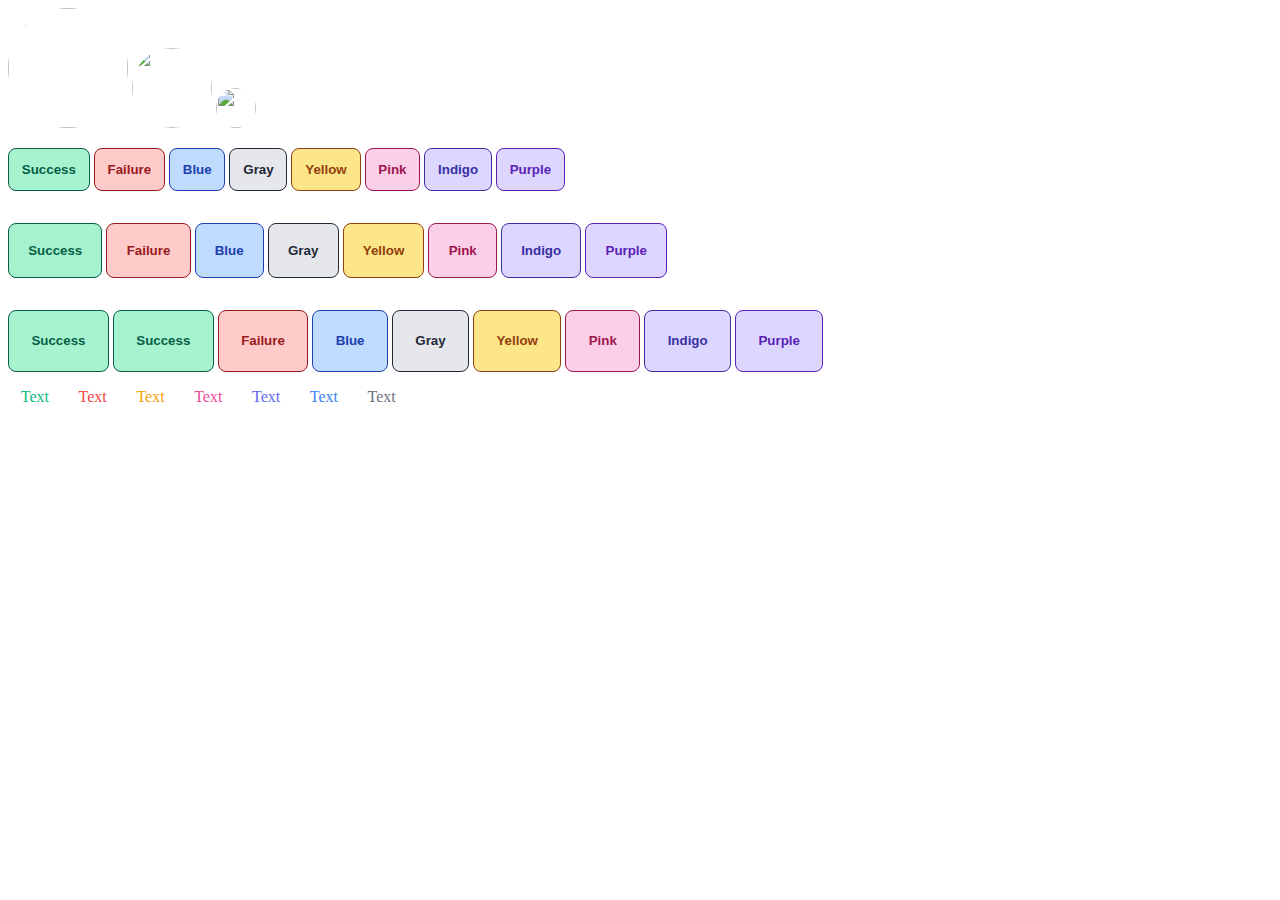
==== index.html @ 5929c0fa "Feat: Buttons" ====
<!DOCTYPE html>
<html lang="en">
  <head>
    <meta charset="UTF-8" />
    <meta http-equiv="X-UA-Compatible" content="IE=edge" />
    <meta name="viewport" content="width=device-width, initial-scale=1.0" />
    <link rel="stylesheet" href="./utilities.css" />
    <link rel="stylesheet" href="./components.css" />
    <title>Document</title>
    <style></style>
  </head>
  <body class="">
    <img
      class="avatar-lg"
      src="https://images.unsplash.com/photo-1528763380143-65b3ac89a3ff?ixid=MXwxMjA3fDB8MHxwaG90by1wYWdlfHx8fGVufDB8fHw%3D&ixlib=rb-1.2.1&auto=format&fit=crop&w=635&q=80"
      alt=""
      srcset=""
    />
    <img
      class="avatar-md"
      src="https://images.unsplash.com/photo-1528763380143-65b3ac89a3ff?ixid=MXwxMjA3fDB8MHxwaG90by1wYWdlfHx8fGVufDB8fHw%3D&ixlib=rb-1.2.1&auto=format&fit=crop&w=635&q=80"
      alt=""
      srcset=""
    />
    <img
      class="avatar-sm"
      src="https://images.unsplash.com/photo-1528763380143-65b3ac89a3ff?ixid=MXwxMjA3fDB8MHxwaG90by1wYWdlfHx8fGVufDB8fHw%3D&ixlib=rb-1.2.1&auto=format&fit=crop&w=635&q=80"
      alt=""
      srcset=""
    />
    <br />
    <!-- small sized button -->
    <button class="button button-sm button-success">Success</button>
    <button class="button button-sm button-failure">Failure</button>
    <button class="button button-sm button-blue">Blue</button>
    <button class="button button-sm button-gray">Gray</button>
    <button class="button button-sm button-yellow">Yellow</button>
    <button class="button button-sm button-pink">Pink</button>
    <button class="button button-sm button-indigo">Indigo</button>
    <button class="button button-sm button-purple">Purple</button>
    <br />
    <!-- medium sized button -->
    <button class="button button-md button-success">Success</button>
    <button class="button button-md button-failure">Failure</button>
    <button class="button button-md button-blue">Blue</button>
    <button class="button button-md button-gray">Gray</button>
    <button class="button button-md button-yellow">Yellow</button>
    <button class="button button-md button-pink">Pink</button>
    <button class="button button-md button-indigo">Indigo</button>
    <button class="button button-md button-purple">Purple</button>

    <br />
    <!-- large button -->
    <button class="button button-lg button-success">Success</button>
    <button class="button button-lg button-success">Success</button>
    <button class="button button-lg button-failure">Failure</button>
    <button class="button button-lg button-blue">Blue</button>
    <button class="button button-lg button-gray">Gray</button>
    <button class="button button-lg button-yellow">Yellow</button>
    <button class="button button-lg button-pink">Pink</button>
    <button class="button button-lg button-indigo">Indigo</button>
    <button class="button button-lg button-purple">Purple</button>

    <br />
    <!-- text button -->
    <span class="button-text text-success button-text-success">Text</span>
    <span class="button-text text-failure button-text-failure">Text</span>
    <span class="button-text text-yellow button-text-yellow">Text</span>
    <span class="button-text text-pink button-text-pink">Text</span>
    <span class="button-text text-indigo button-text-indigo">Text</span>
    <span class="button-text text-blue button-text-blue">Text</span>
    <span class="button-text text-gray button-text-gray">Text</span>
    <br />

    <!-- icon button -->
  </body>
</html>
---- utilities.css ----
:root {
  --white: white;
  --success: #10b981;
  --failure: #ef4444;
  --blue: #3b82f6;
  --gray: #6b7280;
  --yellow: #f59e0b;
  --pink: #ec4899;
  --indigo: #6366f1;
  --purple: #8b5cf6;
  --success-light: #a7f3d0;
  --failure-light: #fecaca;
  --blue-light: #bfdbfe;
  --gray-light: #e5e7eb;
  --yellow-light: #fde68a;
  --pink-light: #fbcfe8;
  --indigo-light: #ddd6fe;
  --purple-light: #ddd6fe;
  --success-dark: #065f46;
  --failure-dark: #991b1b;
  --blue-dark: #1e40af;
  --gray-dark: #1f2937;
  --yellow-dark: #92400e;
  --pink-dark: #9d174d;
  --indigo-dark: #3730a3;
  --purple-dark: #5b21b6;
}
/* postions */
.absolute {
  position: absolute;
}
.sticky {
  position: sticky;
}
.relative {
  position: relative;
}

/* top */
.top-1 {
  top: 1rem;
}
.top-2 {
  top: 2rem;
}
.top-3 {
  top: 3rem;
}
.top-4 {
  top: 4rem;
}
.top-5 {
  top: 5rem;
}
/* bottom  */
.bottom-1 {
  bottom: 1rem;
}
.bottom-2 {
  bottom: 2rem;
}
.bottom-3 {
  bottom: 3rem;
}
.bottom-4 {
  bottom: 4rem;
}
.bottom-5 {
  bottom: 5rem;
}
/* left  */
.left-1 {
  left: 1rem;
}
.left-2 {
  left: 2rem;
}
.left-3 {
  left: 3rem;
}
.left-4 {
  left: 4rem;
}
.left-5 {
  left: 5rem;
}
/* right  */
.right-1 {
  right: 1rem;
}
.right-2 {
  right: 2rem;
}
.right-3 {
  right: 3rem;
}
.right-4 {
  right: 4rem;
}
.right-5 {
  right: 5rem;
}

/* bg colors */
.bg-success {
  background-color: var(--success);
}
.bg-failure {
  background-color: var(--failure);
}
.bg-blue {
  background-color: var(--blue);
}
.bg-gray {
  background-color: var(--gray);
}
.bg-yellow {
  background-color: var(--yellow);
}
.bg-pink {
  background-color: var(--pink);
}
.bg-indigo {
  background-color: var(--indigo);
}
.bg-purple {
  background-color: var(--purple);
}

/* text colors */
.text-white {
  color: var(--white);
}
.text-success {
  color: var(--success);
}
.text-failure {
  color: var(--failure);
}
.text-blue {
  color: var(--blue);
}
.text-gray {
  color: var(--gray);
}
.text-yellow {
  color: var(--yellow);
}
.text-pink {
  color: var(--pink);
}
.text-indigo {
  color: var(--indigo);
}
.text-purple {
  color: var(--purple);
}

/* flex */
.flex {
  display: flex;
  flex-direction: row;
}
.flex-reverse {
  display: flex;
  flex-direction: row-reverse;
}

.flex-columnn {
  display: flex;
  flex-direction: column;
}

.flex-columnn-reverse {
  display: flex;
  flex-direction: column-reverse;
}

.center {
  justify-content: center;
}

.flex-start {
  justify-content: flex-start;
}

.flex-end {
  justify-content: flex-end;
}

.space-between {
  justify-content: space-between;
}
.space-around {
  justify-content: space-around;
}
.space-evenly {
  justify-content: space-evenly;
}

/* padding */
.p-0 {
  padding: 0rem;
}
.p-1 {
  padding: 1rem;
}
.p-2 {
  padding: 2rem;
}
.p-3 {
  padding: 3rem;
}
.p-4 {
  padding: 4rem;
}
.p-5 {
  padding: 5rem;
}

/* padding on x axis ie top and bottom */

.px-1 {
  padding-top: 1rem;
  padding-bottom: 1rem;
}
.px-2 {
  padding-top: 2rem;
  padding-bottom: 2rem;
}
.px-3 {
  padding-top: 3rem;
  padding-bottom: 3rem;
}
.px-4 {
  padding-top: 4rem;
  padding-bottom: 4rem;
}
.px-5 {
  padding-top: 5rem;
  padding-bottom: 5rem;
}
/* padding on y axis ie left and right */
.py-1 {
  padding-left: 1rem;
  padding-right: 1rem;
}
.py-2 {
  padding-left: 2rem;
  padding-right: 2rem;
}
.py-3 {
  padding-left: 3rem;
  padding-right: 3rem;
}
.py-4 {
  padding-left: 4rem;
  padding-right: 4rem;
}
.py-5 {
  padding-left: 5rem;
  padding-right: 5rem;
}

/* margin */
.m-0 {
  margin: 0rem;
}
.m-1 {
  margin: 1rem;
}
.m-2 {
  margin: 2rem;
}
.m3 {
  margin: 3rem;
}
.m-4 {
  margin: 4rem;
}
.m-5 {
  margin: 5rem;
}

/* margin on x-axis ie top and bottom*/
.mx-1 {
  margin-top: 1rem;
  margin-bottom: 1rem;
}
.mx-2 {
  margin-top: 2rem;
  margin-bottom: 2rem;
}
.mx-3 {
  margin-top: 3rem;
  margin-bottom: 3rem;
}
.mx-4 {
  margin-top: 4rem;
  margin-bottom: 4rem;
}
.mx-5 {
  margin-top: 5rem;
  margin-bottom: 5rem;
}

/* margin on y-axis ie left and right*/
.my-1 {
  margin-top: 1rem;
  margin-bottom: 1rem;
}
.my-2 {
  margin-top: 2rem;
  margin-bottom: 2rem;
}
.my-3 {
  margin-top: 3rem;
  margin-bottom: 3rem;
}
.my-4 {
  margin-top: 4rem;
  margin-bottom: 4rem;
}
.my-5 {
  margin-top: 5rem;
  margin-bottom: 5rem;
}
---- components.css ----
/* alerts */

.avatar-sm {
  position: relative;
  width: 2.5rem;
  height: 2.5rem;
  border-radius: 8rem;
}
.avatar-md {
  position: relative;
  width: 5rem;
  height: 5rem;
  border-radius: 8rem;
}
.avatar-lg {
  position: relative;
  width: 7.5rem;
  height: 7.5rem;
  border-radius: 8rem;
}

/* alerts */
.alert {
  padding: 1rem;
  max-width: 50%;
  margin: 1rem auto;
  border-radius: 0.5rem;
}

.alert-success {
  background-color: var(--success-light);
  color: var(--success-dark);
}
.alert-failure {
  background-color: var(--failure-light);
  color: var(--failure-dark);
}
.alert-blue {
  background-color: var(--blue-light);
  color: var(--blue-dark);
}
.alert-gray {
  background-color: var(--gray-light);
  color: var(--gray-dark);
}
.alert-yellow {
  background-color: var(--yellow-light);
  color: var(--yellow-dark);
}
.alert-pink {
  background-color: var(--pink-light);
  color: var(--pink-dark);
}
.alert-indigo {
  background-color: var(--indigo-light);
  color: var(--indigo-dark);
}
.alert-purple {
  background-color: var(--purple-light);
  color: var(--purple-dark);
}

/* buttons */

.button-sm {
  padding: 0.8rem;
  margin: 1rem auto;
  border-radius: 0.5rem;
  font-weight: 600;
}
.button-md {
  padding: 1.2rem;
  margin: 1rem auto;
  border-radius: 0.5rem;
  font-weight: 600;
}
.button-lg {
  padding: 1.4rem;
  margin: 1rem auto;
  border-radius: 0.5rem;
  font-weight: 600;
}

.button-success {
  background-color: var(--success-light);
  color: var(--success-dark);
  border: 1px solid var(--success-dark);
}
.button-failure {
  background-color: var(--failure-light);
  color: var(--failure-dark);
  border: 1px solid var(--failure-dark);
}
.button-blue {
  background-color: var(--blue-light);
  color: var(--blue-dark);
  border: 1px solid var(--blue-dark);
}
.button-gray {
  background-color: var(--gray-light);
  color: var(--gray-dark);
  border: 1px solid var(--gray-dark);
}
.button-yellow {
  background-color: var(--yellow-light);
  color: var(--yellow-dark);
  border: 1px solid var(--yellow-dark);
}
.button-pink {
  background-color: var(--pink-light);
  color: var(--pink-dark);
  border: 1px solid var(--pink-dark);
}
.button-indigo {
  background-color: var(--indigo-light);
  color: var(--indigo-dark);
  border: 1px solid var(--indigo-dark);
}
.button-purple {
  background-color: var(--purple-light);
  color: var(--purple-dark);
  border: 1px solid var(--purple-dark);
}

/* when hover happens */
.button-success:hover {
  background-color: var(--success);
  color: var(--success-dark);
  border: 1px solid var(--success-dark);
}
.button-failure:hover {
  background-color: var(--failure);
  color: var(--failure-dark);
  border: 1px solid var(--failure-dark);
}
.button-blue:hover {
  background-color: var(--blue);
  color: var(--blue-dark);
  border: 1px solid var(--blue-dark);
}
.button-gray:hover {
  background-color: var(--gray);
  color: var(--gray-dark);
  border: 1px solid var(--gray-dark);
}
.button-yellow:hover {
  background-color: var(--yellow);
  color: var(--yellow-dark);
  border: 1px solid var(--yellow-dark);
}
.button-pink:hover {
  background-color: var(--pink);
  color: var(--pink-dark);
  border: 1px solid var(--pink-dark);
}
.button-indigo:hover {
  background-color: var(--indigo);
  color: var(--indigo-dark);
  border: 1px solid var(--indigo-dark);
}
.button-purple:hover {
  background-color: var(--purple);
  color: var(--purple-dark);
  border: 1px solid var(--purple-dark);
}

/* text buttons */
.button-text {
  margin: 1rem auto;
  padding: 0.8rem;
  border-radius: 0.3rem;
}
.button-text-success:hover {
  background-color: var(--success-light);
  color: var(--success-dark);
}
.button-text-failure:hover {
  background-color: var(--failure-light);
  color: var(--failure-dark);
}
.button-text-blue:hover {
  background-color: var(--blue-light);
  color: var(--blue-dark);
}
.button-text-gray:hover {
  background-color: var(--gray-light);
  color: var(--gray-dark);
}
.button-text-yellow:hover {
  background-color: var(--yellow-light);
  color: var(--yellow-dark);
}
.button-text-pink:hover {
  background-color: var(--pink-light);
  color: var(--pink-dark);
}
.button-text-indigo:hover {
  background-color: var(--indigo-light);
  color: var(--indigo-dark);
}
.button-text-purple:hover {
  background-color: var(--purple-light);
  color: var(--purple-dark);
}
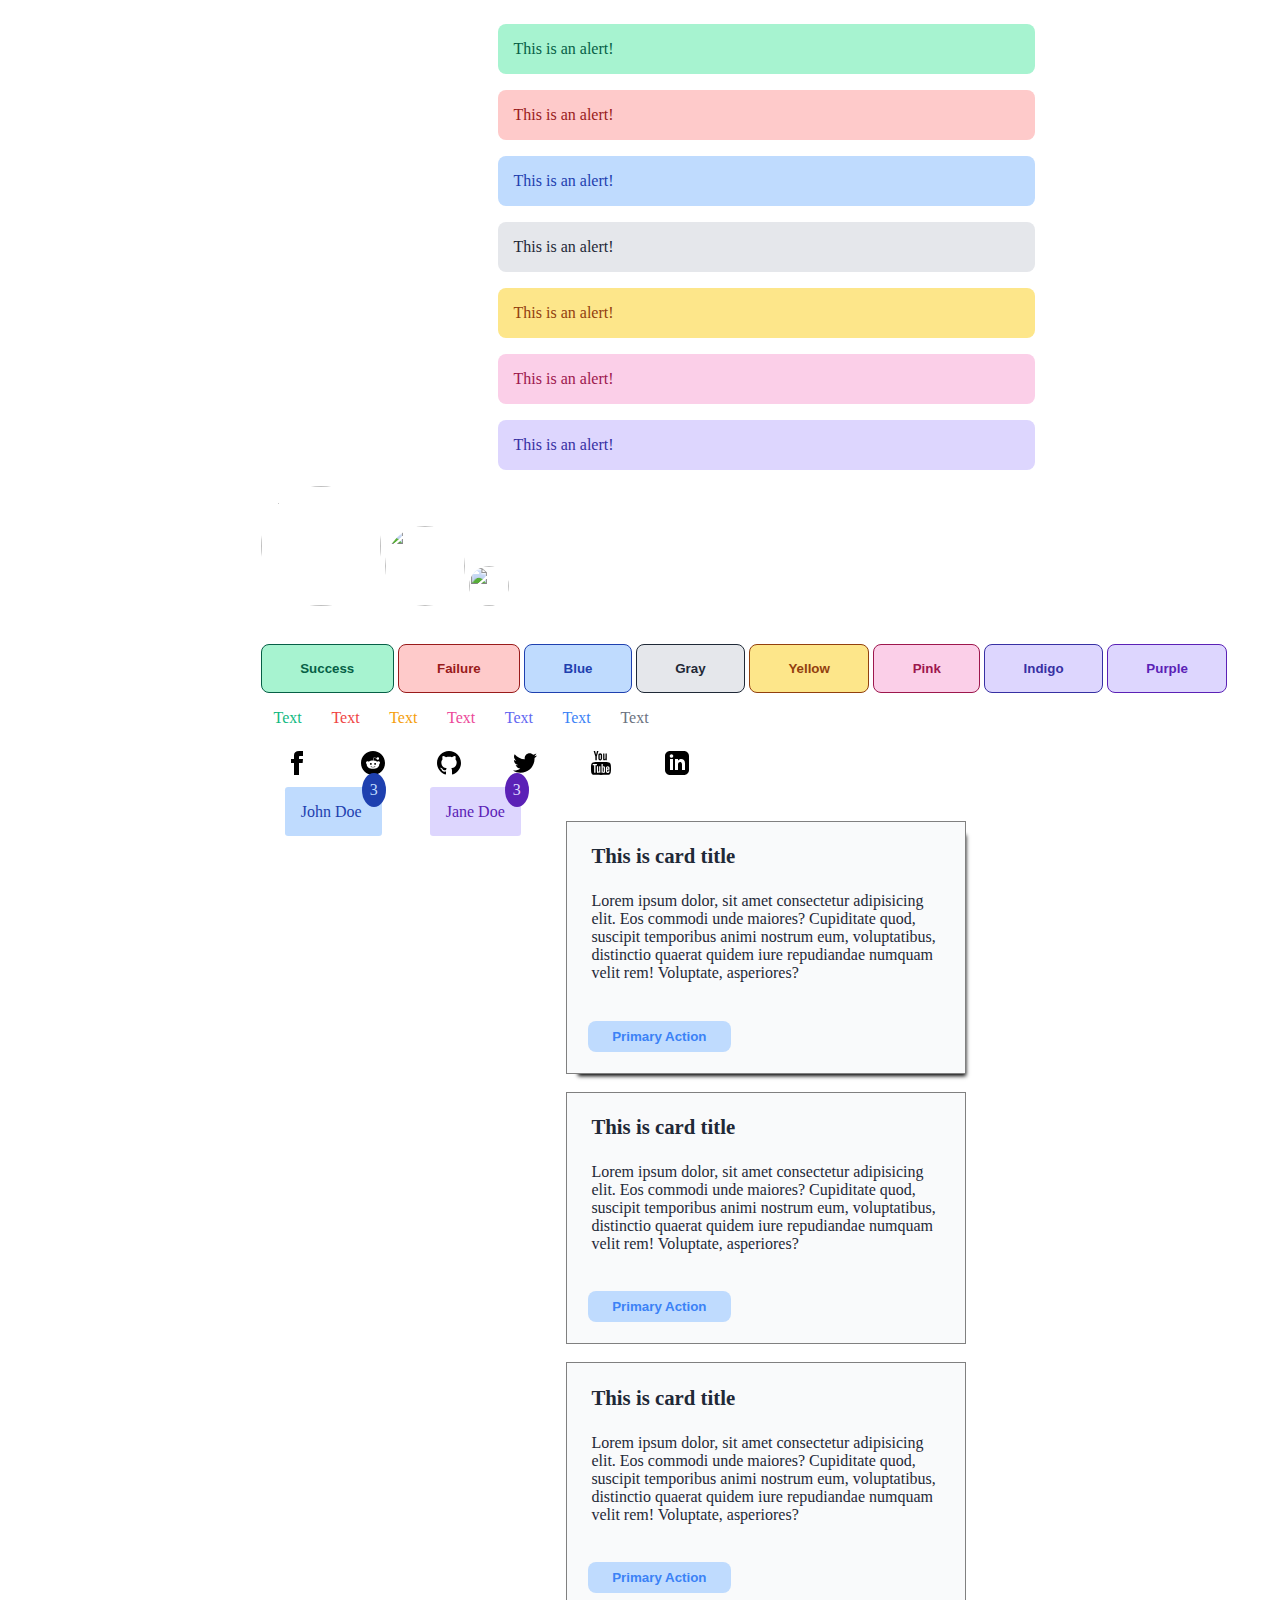
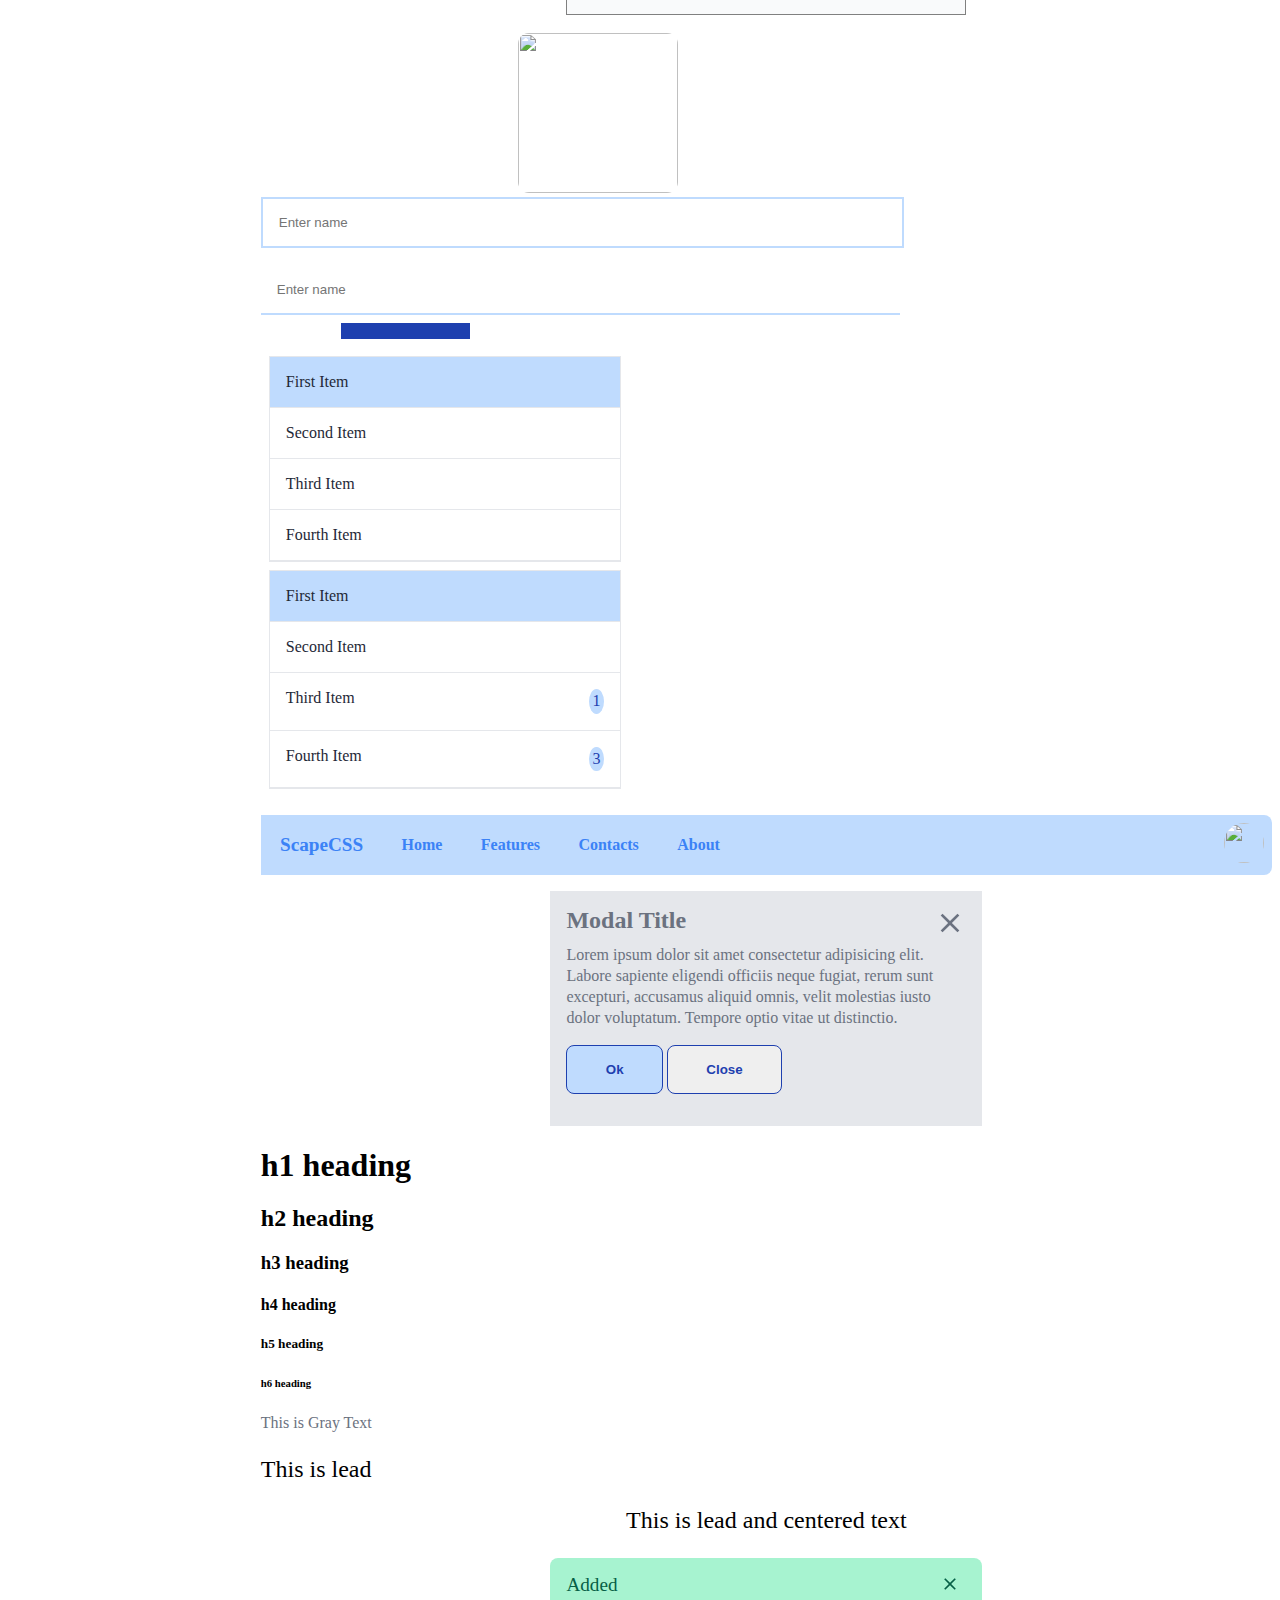
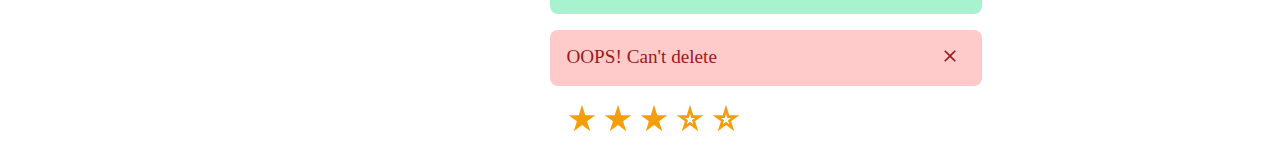
==== commit 772b7ff7: "Feat: Added Snackbar, Modal, Badges, Stacked Lists, Ratings and Range slider" ====
--- a/index.html
+++ b/index.html
@@ -7,71 +7,469 @@
     <link rel="stylesheet" href="./utilities.css" />
     <link rel="stylesheet" href="./components.css" />
     <title>Document</title>
-    <style></style>
+    <style>
+      .root {
+        display: grid;
+        grid-template-columns: 1fr 4fr;
+      }
+    </style>
   </head>
-  <body class="">
-    <img
-      class="avatar-lg"
-      src="https://images.unsplash.com/photo-1528763380143-65b3ac89a3ff?ixid=MXwxMjA3fDB8MHxwaG90by1wYWdlfHx8fGVufDB8fHw%3D&ixlib=rb-1.2.1&auto=format&fit=crop&w=635&q=80"
-      alt=""
-      srcset=""
-    />
-    <img
-      class="avatar-md"
-      src="https://images.unsplash.com/photo-1528763380143-65b3ac89a3ff?ixid=MXwxMjA3fDB8MHxwaG90by1wYWdlfHx8fGVufDB8fHw%3D&ixlib=rb-1.2.1&auto=format&fit=crop&w=635&q=80"
-      alt=""
-      srcset=""
-    />
-    <img
-      class="avatar-sm"
-      src="https://images.unsplash.com/photo-1528763380143-65b3ac89a3ff?ixid=MXwxMjA3fDB8MHxwaG90by1wYWdlfHx8fGVufDB8fHw%3D&ixlib=rb-1.2.1&auto=format&fit=crop&w=635&q=80"
-      alt=""
-      srcset=""
-    />
-    <br />
-    <!-- small sized button -->
-    <button class="button button-sm button-success">Success</button>
-    <button class="button button-sm button-failure">Failure</button>
-    <button class="button button-sm button-blue">Blue</button>
-    <button class="button button-sm button-gray">Gray</button>
-    <button class="button button-sm button-yellow">Yellow</button>
-    <button class="button button-sm button-pink">Pink</button>
-    <button class="button button-sm button-indigo">Indigo</button>
-    <button class="button button-sm button-purple">Purple</button>
-    <br />
-    <!-- medium sized button -->
-    <button class="button button-md button-success">Success</button>
-    <button class="button button-md button-failure">Failure</button>
-    <button class="button button-md button-blue">Blue</button>
-    <button class="button button-md button-gray">Gray</button>
-    <button class="button button-md button-yellow">Yellow</button>
-    <button class="button button-md button-pink">Pink</button>
-    <button class="button button-md button-indigo">Indigo</button>
-    <button class="button button-md button-purple">Purple</button>
-
-    <br />
-    <!-- large button -->
-    <button class="button button-lg button-success">Success</button>
-    <button class="button button-lg button-success">Success</button>
-    <button class="button button-lg button-failure">Failure</button>
-    <button class="button button-lg button-blue">Blue</button>
-    <button class="button button-lg button-gray">Gray</button>
-    <button class="button button-lg button-yellow">Yellow</button>
-    <button class="button button-lg button-pink">Pink</button>
-    <button class="button button-lg button-indigo">Indigo</button>
-    <button class="button button-lg button-purple">Purple</button>
-
-    <br />
-    <!-- text button -->
-    <span class="button-text text-success button-text-success">Text</span>
-    <span class="button-text text-failure button-text-failure">Text</span>
-    <span class="button-text text-yellow button-text-yellow">Text</span>
-    <span class="button-text text-pink button-text-pink">Text</span>
-    <span class="button-text text-indigo button-text-indigo">Text</span>
-    <span class="button-text text-blue button-text-blue">Text</span>
-    <span class="button-text text-gray button-text-gray">Text</span>
-    <br />
-
-    <!-- icon button -->
+  <body class="root">
+    <section class="side-nav"></section>
+    <section class="main">
+      <!-- alerts -->
+      <section class="alerts">
+        <section class="alert alert-success">This is an alert!</section>
+        <section class="alert alert-failure">This is an alert!</section>
+        <section class="alert alert-blue">This is an alert!</section>
+        <section class="alert alert-gray">This is an alert!</section>
+        <section class="alert alert-yellow">This is an alert!</section>
+        <section class="alert alert-pink">This is an alert!</section>
+        <section class="alert alert-indigo">This is an alert!</section>
+      </section>
+      <!-- avatars -->
+      <section class="avatars">
+        <img
+          class="avatar avatar-lg"
+          src="https://images.unsplash.com/photo-1528763380143-65b3ac89a3ff?ixid=MXwxMjA3fDB8MHxwaG90by1wYWdlfHx8fGVufDB8fHw%3D&ixlib=rb-1.2.1&auto=format&fit=crop&w=635&q=80"
+          alt=""
+          srcset=""
+        />
+        <img
+          class="avatar avatar-md"
+          src="https://images.unsplash.com/photo-1528763380143-65b3ac89a3ff?ixid=MXwxMjA3fDB8MHxwaG90by1wYWdlfHx8fGVufDB8fHw%3D&ixlib=rb-1.2.1&auto=format&fit=crop&w=635&q=80"
+          alt=""
+          srcset=""
+        />
+        <img
+          class="avatar avatar-sm"
+          src="https://images.unsplash.com/photo-1528763380143-65b3ac89a3ff?ixid=MXwxMjA3fDB8MHxwaG90by1wYWdlfHx8fGVufDB8fHw%3D&ixlib=rb-1.2.1&auto=format&fit=crop&w=635&q=80"
+          alt=""
+          srcset=""
+        />
+      </section>
+      <sections class="buttons">
+        <!-- small sized btn -->
+        <!-- <button class="btn btn-success">Success</button>
+        <button class="btn btn-failure">Failure</button>
+        <button class="btn btn-blue">Blue</button>
+        <button class="btn btn-gray">Gray</button>
+        <button class="btn btn-yellow">Yellow</button>
+        <button class="btn btn-pink">Pink</button>
+        <button class="btn btn-indigo">Indigo</button>
+        <button class="btn btn-purple">Purple</button> -->
+        <br />
+        <!-- medium sized btn -->
+        <button class="btn btn-primary-success">Success</button>
+        <button class="btn btn-primary-failure">Failure</button>
+        <button class="btn btn-primary-blue">Blue</button>
+        <button class="btn btn-primary-gray">Gray</button>
+        <button class="btn btn-primary-yellow">Yellow</button>
+        <button class="btn btn-primary-pink">Pink</button>
+        <button class="btn btn-primary-indigo">Indigo</button>
+        <button class="btn btn-primary-purple">Purple</button>
+        <br />
+        <!-- text btn -->
+        <span class="btn-text text-success btn-text-success">Text</span>
+        <span class="btn-text text-failure btn-text-failure">Text</span>
+        <span class="btn-text text-yellow btn-text-yellow">Text</span>
+        <span class="btn-text text-pink btn-text-pink">Text</span>
+        <span class="btn-text text-indigo btn-text-indigo">Text</span>
+        <span class="btn-text text-blue btn-text-blue">Text</span>
+        <span class="btn-text text-gray btn-text-gray">Text</span>
+        <br />
+        <!-- icon btn -->
+        <img class="btn-icon" src="./icons/facebook.svg" alt="fb" srcset="" />
+        <img class="btn-icon" src="./icons/reddit.svg" alt="reddit" srcset="" />
+        <img class="btn-icon" src="./icons/github.svg" alt="github" srcset="" />
+        <img
+          class="btn-icon"
+          src="./icons/twitter.svg"
+          alt="twitter"
+          srcset=""
+        />
+        <img
+          class="btn-icon"
+          src="./icons/youtube.svg"
+          alt="youtube"
+          srcset=""
+        />
+        <img
+          class="btn-icon"
+          src="./icons/linkedin.svg"
+          alt="linkedin"
+          srcset=""
+        />
+      </sections>
+      <!-- badges -->
+      <section class="badges">
+        <span class="badge bg-light-blue text-dark-blue">
+          John Doe<span class="badge-notification bg-dark-blue text-light-blue"
+            >3</span
+          >
+        </span>
+        <span class="badge bg-light-purple text-dark-purple">
+          Jane Doe<span
+            class="badge-notification bg-dark-purple text-light-purple"
+            >3</span
+          >
+        </span>
+      </section>
+      <!-- cards -->
+      <section class="cards">
+        <section class="card card-shadow">
+          <img
+            class="card-img"
+            src="https://images.unsplash.com/photo-1505324049901-eaf27ceaedf9?ixid=MXwxMjA3fDB8MHxzZWFyY2h8NHx8c3VuJTIwZGF3bnxlbnwwfHwwfA%3D%3D&ixlib=rb-1.2.1&auto=format&fit=crop&w=600&q=60"
+            alt=""
+            srcset=""
+          />
+          <section class="card-content">
+            <p class="card-title">This is card title</p>
+            <p class="card-text">
+              Lorem ipsum dolor, sit amet consectetur adipisicing elit. Eos
+              commodi unde maiores? Cupiditate quod, suscipit temporibus animi
+              nostrum eum, voluptatibus, distinctio quaerat quidem iure
+              repudiandae numquam velit rem! Voluptate, asperiores?
+            </p>
+            <section class="card-actions">
+              <button>Primary Action</button>
+            </section>
+          </section>
+        </section>
+        <br />
+        <section class="card card-horizontal">
+          <img
+            class="card-img"
+            src="https://images.unsplash.com/photo-1505324049901-eaf27ceaedf9?ixid=MXwxMjA3fDB8MHxzZWFyY2h8NHx8c3VuJTIwZGF3bnxlbnwwfHwwfA%3D%3D&ixlib=rb-1.2.1&auto=format&fit=crop&w=600&q=60"
+            alt=""
+            srcset=""
+          />
+          <section class="card-content">
+            <p class="card-title">This is card title</p>
+            <p class="card-text">
+              Lorem ipsum dolor, sit amet consectetur adipisicing elit. Eos
+              commodi unde maiores? Cupiditate quod, suscipit temporibus animi
+              nostrum eum, voluptatibus, distinctio quaerat quidem iure
+              repudiandae numquam velit rem! Voluptate, asperiores?
+            </p>
+            <section class="card-actions">
+              <button>Primary Action</button>
+            </section>
+          </section>
+        </section>
+        <br />
+        <!-- text card -->
+        <section class="card">
+          <section class="card-content">
+            <p class="card-title">This is card title</p>
+            <p class="card-text">
+              Lorem ipsum dolor, sit amet consectetur adipisicing elit. Eos
+              commodi unde maiores? Cupiditate quod, suscipit temporibus animi
+              nostrum eum, voluptatibus, distinctio quaerat quidem iure
+              repudiandae numquam velit rem! Voluptate, asperiores?
+            </p>
+            <section class="card-actions">
+              <button>Primary Action</button>
+            </section>
+          </section>
+        </section>
+      </section>
+      <br />
+      <!-- images and thmbnails -->
+      <section class="images" style="max-width: 50%; margin: 0 auto">
+        <img
+          src="https://images.unsplash.com/photo-1535713875002-d1d0cf377fde?ixid=MXwxMjA3fDB8MHxwaG90by1wYWdlfHx8fGVufDB8fHw%3D&ixlib=rb-1.2.1&auto=format&fit=crop&w=800&q=80"
+          alt=""
+          class="img-coverpage edge-rounded"
+        />
+        <img
+          src="https://images.unsplash.com/photo-1535713875002-d1d0cf377fde?ixid=MXwxMjA3fDB8MHxwaG90by1wYWdlfHx8fGVufDB8fHw%3D&ixlib=rb-1.2.1&auto=format&fit=crop&w=800&q=80"
+          alt=""
+          class="img-thumbnail edge-rounded"
+        />
+      </section>
+
+      <!-- inputs -->
+      <section class="inputs">
+        <input
+          type="text"
+          class="form-input outlined"
+          placeholder="Enter name"
+        />
+        <br />
+        <br />
+        <input type="text" class="form-input" placeholder="Enter name" />
+        <br />
+        <input
+          type="range"
+          class="form-range"
+          name="pc"
+          id="pc"
+          min="10"
+          max="100"
+          step="10"
+        />
+        <!-- checkboxes and radio button -->
+        <!-- <br />
+        IT:
+        <input
+          type="checkbox"
+          class="form-checkbox"
+          name="input1"
+          value="input1"
+        />
+        CS:
+        <input
+          type="checkbox"
+          class="form-checkbox"
+          name="input2"
+          value="input2"
+        />
+        <br />
+        Male:
+        <input type="radio" class="form-radio" name="gender" value="male" />
+        Female:
+        <input type="radio" class="form-radio" name="gender" value="female" />
+        -->
+      </section>
+      <!-- lists -->
+      <section class="lists">
+        <ul class="list">
+          <li class="list-item active">First Item</li>
+          <li class="list-item">Second Item</li>
+          <li class="list-item">Third Item</li>
+          <li class="list-item">Fourth Item</li>
+        </ul>
+        <ul class="list">
+          <li class="list-item active">First Item</li>
+          <li class="list-item">Second Item</li>
+          <li class="list-item">
+            Third Item
+            <span class="pill-rounded">1</span>
+          </li>
+          <li class="list-item">
+            Fourth Item
+
+            <span class="pill-rounded">3</span>
+          </li>
+        </ul>
+      </section>
+      <br />
+      <!-- navigation bars -->
+      <section class="navigations">
+        <section class="navbar">
+          <section class="main">
+            <span class="nav-links">
+              <a class="nav-link nav-brandlogo">ScapeCSS</a>
+              <a href="" class="nav-link">Home</a>
+              <a href="" class="nav-link">Features</a>
+              <a href="" class="nav-link">Contacts</a>
+              <a href="" class="nav-link">About</a>
+            </span>
+          </section>
+          <section class="nav-profile">
+            <img
+              class="avatar avatar-sm"
+              src="https://images.unsplash.com/photo-1528763380143-65b3ac89a3ff?ixid=MXwxMjA3fDB8MHxwaG90by1wYWdlfHx8fGVufDB8fHw%3D&ixlib=rb-1.2.1&auto=format&fit=crop&w=635&q=80"
+              alt=""
+              srcset=""
+            />
+          </section>
+        </section>
+      </section>
+
+      <!-- modals -->
+      <section class="modals">
+        <section class="modal bg-light-gray">
+          <section class="modal-header">
+            <span class="modal-header-title">Modal Title</span>
+            <span class="modal-header-close">
+              <svg
+                xmlns="http://www.w3.org/2000/svg"
+                xmlns:xlink="http://www.w3.org/1999/xlink"
+                aria-hidden="true"
+                role="img"
+                class="iconify iconify--mdi"
+                width="32"
+                height="32"
+                preserveAspectRatio="xMidYMid meet"
+                viewBox="0 0 24 24"
+              >
+                <path
+                  d="M19 6.41L17.59 5L12 10.59L6.41 5L5 6.41L10.59 12L5 17.59L6.41 19L12 13.41L17.59 19L19 17.59L13.41 12L19 6.41z"
+                  fill="currentColor"
+                ></path>
+              </svg>
+            </span>
+          </section>
+          <section class="modal-body">
+            Lorem ipsum dolor sit amet consectetur adipisicing elit. Labore
+            sapiente eligendi officiis neque fugiat, rerum sunt excepturi,
+            accusamus aliquid omnis, velit molestias iusto dolor voluptatum.
+            Tempore optio vitae ut distinctio.
+          </section>
+          <section class="modal-action">
+            <button class="btn btn-primary-blue">Ok</button>
+            <button class="btn btn-outline-blue">Close</button>
+          </section>
+        </section>
+      </section>
+
+      <!-- text utilities -->
+      <section class="text-utilities">
+        <h1 class="h1">h1 heading</h1>
+        <h2 class="h2">h2 heading</h2>
+        <h3 class="h3">h3 heading</h3>
+        <h4 class="h4">h4 heading</h4>
+        <h5 class="h5">h5 heading</h5>
+        <h6 class="h6">h6 heading</h6>
+        <p class="text-gray">This is Gray Text</p>
+        <p class="lead">This is lead</p>
+        <p class="lead text-center">This is lead and centered text</p>
+      </section>
+
+      <!-- snackbars  -->
+      <section class="snackbars">
+        <section class="snackbar snackbar-success">
+          <span>Added</span>
+          <span>
+            <svg
+              xmlns="http://www.w3.org/2000/svg"
+              xmlns:xlink="http://www.w3.org/1999/xlink"
+              aria-hidden="true"
+              role="img"
+              class="iconify iconify--mdi"
+              width="32"
+              height="20"
+              preserveAspectRatio="xMidYMid meet"
+              viewBox="0 0 24 24"
+            >
+              <path
+                d="M19 6.41L17.59 5L12 10.59L6.41 5L5 6.41L10.59 12L5 17.59L6.41 19L12 13.41L17.59 19L19 17.59L13.41 12L19 6.41z"
+                fill="currentColor"
+              ></path>
+            </svg>
+          </span>
+        </section>
+        <section class="snackbar snackbar-failure">
+          <span>OOPS! Can't delete</span>
+          <span>
+            <svg
+              xmlns="http://www.w3.org/2000/svg"
+              xmlns:xlink="http://www.w3.org/1999/xlink"
+              aria-hidden="true"
+              role="img"
+              class="iconify iconify--mdi"
+              width="32"
+              height="20"
+              preserveAspectRatio="xMidYMid meet"
+              viewBox="0 0 24 24"
+            >
+              <path
+                d="M19 6.41L17.59 5L12 10.59L6.41 5L5 6.41L10.59 12L5 17.59L6.41 19L12 13.41L17.59 19L19 17.59L13.41 12L19 6.41z"
+                fill="currentColor"
+              ></path>
+            </svg>
+          </span>
+        </section>
+      </section>
+
+      <!-- ratings -->
+      <section class="ratings">
+        <section class="rating">
+          <span>
+            <svg
+              xmlns="http://www.w3.org/2000/svg"
+              xmlns:xlink="http://www.w3.org/1999/xlink"
+              aria-hidden="true"
+              role="img"
+              class="iconify iconify--ic"
+              width="32"
+              height="32"
+              preserveAspectRatio="xMidYMid meet"
+              viewBox="0 0 24 24"
+            >
+              <path
+                d="M14.43 10L12 2l-2.43 8H2l6.18 4.41L5.83 22L12 17.31L18.18 22l-2.35-7.59L22 10z"
+                fill="currentColor"
+              ></path>
+            </svg>
+          </span>
+          <span>
+            <svg
+              xmlns="http://www.w3.org/2000/svg"
+              xmlns:xlink="http://www.w3.org/1999/xlink"
+              aria-hidden="true"
+              role="img"
+              class="iconify iconify--ic"
+              width="32"
+              height="32"
+              preserveAspectRatio="xMidYMid meet"
+              viewBox="0 0 24 24"
+            >
+              <path
+                d="M14.43 10L12 2l-2.43 8H2l6.18 4.41L5.83 22L12 17.31L18.18 22l-2.35-7.59L22 10z"
+                fill="currentColor"
+              ></path>
+            </svg>
+          </span>
+          <span>
+            <svg
+              xmlns="http://www.w3.org/2000/svg"
+              xmlns:xlink="http://www.w3.org/1999/xlink"
+              aria-hidden="true"
+              role="img"
+              class="iconify iconify--ic"
+              width="32"
+              height="32"
+              preserveAspectRatio="xMidYMid meet"
+              viewBox="0 0 24 24"
+            >
+              <path
+                d="M14.43 10L12 2l-2.43 8H2l6.18 4.41L5.83 22L12 17.31L18.18 22l-2.35-7.59L22 10z"
+                fill="currentColor"
+              ></path>
+            </svg>
+          </span>
+          <span>
+            <svg
+              xmlns="http://www.w3.org/2000/svg"
+              xmlns:xlink="http://www.w3.org/1999/xlink"
+              aria-hidden="true"
+              role="img"
+              class="iconify iconify--ic"
+              width="32"
+              height="32"
+              preserveAspectRatio="xMidYMid meet"
+              viewBox="0 0 24 24"
+            >
+              <path
+                d="M12 8.89l.94 3.11h2.82l-2.27 1.62l.93 3.01L12 14.79l-2.42 1.84l.93-3.01L8.24 12h2.82L12 8.89M12 2l-2.42 8H2l6.17 4.41L5.83 22L12 17.31L18.18 22l-2.35-7.59L22 10h-7.58L12 2z"
+                fill="currentColor"
+              ></path>
+            </svg>
+          </span>
+          <span>
+            <svg
+              xmlns="http://www.w3.org/2000/svg"
+              xmlns:xlink="http://www.w3.org/1999/xlink"
+              aria-hidden="true"
+              role="img"
+              class="iconify iconify--ic"
+              width="32"
+              height="32"
+              preserveAspectRatio="xMidYMid meet"
+              viewBox="0 0 24 24"
+            >
+              <path
+                d="M12 8.89l.94 3.11h2.82l-2.27 1.62l.93 3.01L12 14.79l-2.42 1.84l.93-3.01L8.24 12h2.82L12 8.89M12 2l-2.42 8H2l6.17 4.41L5.83 22L12 17.31L18.18 22l-2.35-7.59L22 10h-7.58L12 2z"
+                fill="currentColor"
+              ></path>
+            </svg>
+          </span>
+        </section>
+      </section>
+    </section>
   </body>
 </html>
--- a/utilities.css
+++ b/utilities.css
@@ -24,6 +24,7 @@
   --pink-dark: #9d174d;
   --indigo-dark: #3730a3;
   --purple-dark: #5b21b6;
+  --gray-50: #f9fafb;
 }
 /* postions */
 .absolute {
@@ -127,6 +128,72 @@
   background-color: var(--purple);
 }
 
+/* for lighter shades of background */
+.bg-light-success {
+  background-color: var(--success-light);
+}
+.bg-light-failure {
+  background-color: var(--failure-light);
+}
+.bg-light-blue {
+  background-color: var(--blue-light);
+}
+.bg-light-gray {
+  background-color: var(--gray-light);
+}
+.bg-light-yellow {
+  background-color: var(--yellow-light);
+}
+.bg-light-pink {
+  background-color: var(--pink-light);
+}
+.bg-light-indigo {
+  background-color: var(--indigo-light);
+}
+.bg-light-purple {
+  background-color: var(--purple-light);
+}
+
+/* for darker shades */
+.bg-dark-success {
+  background-color: var(--success-dark);
+}
+.bg-dark-failure {
+  background-color: var(--failure-dark);
+}
+.bg-dark-blue {
+  background-color: var(--blue-dark);
+}
+.bg-dark-gray {
+  background-color: var(--gray-dark);
+}
+.bg-dark-yellow {
+  background-color: var(--yellow-dark);
+}
+.bg-dark-pink {
+  background-color: var(--pink-dark);
+}
+.bg-dark-indigo {
+  background-color: var(--indigo-dark);
+}
+.bg-dark-purple {
+  background-color: var(--purple-dark);
+}
+/* text utilities */
+.h1,
+.h2,
+.h4,
+.h5,
+.h6 {
+}
+.text-center {
+  text-align: center;
+}
+
+.lead {
+  font-size: 1.5rem;
+  font-weight: 200;
+}
 /* text colors */
 .text-white {
   color: var(--white);
@@ -154,6 +221,57 @@
 }
 .text-purple {
   color: var(--purple);
+}
+
+/* text ligher shades */
+.text-light-success {
+  color: var(--success-light);
+}
+.text-light-failure {
+  color: var(--failure-light);
+}
+.text-light-blue {
+  color: var(--blue-light);
+}
+.text-light-gray {
+  color: var(--gray-light);
+}
+.text-light-yellow {
+  color: var(--yellow-light);
+}
+.text-light-pink {
+  color: var(--pink-light);
+}
+.text-light-indigo {
+  color: var(--indigo-light);
+}
+.text-light-purple {
+  color: var(--purple-light);
+}
+/* text darker shades */
+.text-dark-success {
+  color: var(--success-dark);
+}
+.text-dark-failure {
+  color: var(--failure-dark);
+}
+.text-dark-blue {
+  color: var(--blue-dark);
+}
+.text-dark-gray {
+  color: var(--gray-dark);
+}
+.text-dark-yellow {
+  color: var(--yellow-dark);
+}
+.text-dark-pink {
+  color: var(--pink-dark);
+}
+.text-dark-indigo {
+  color: var(--indigo-dark);
+}
+.text-dark-purple {
+  color: var(--purple-dark);
 }
 
 /* flex */
--- a/components.css
+++ b/components.css
@@ -1,22 +1,60 @@
 /* alerts */
+.alert {
+  max-width: 40%;
+  cursor: pointer;
+}
+
+.alert-success {
+  background-color: var(--success-light);
+  color: var(--success);
+}
+
+.alert-failure {
+  background-color: var(--failure-light);
+  color: var(--failure);
+}
+.alert-blue {
+  background-color: var(--blue-light);
+  color: var(--blue);
+}
+.alert-gray {
+  background-color: var(--gray-light);
+  color: var(--gray);
+}
+.alert-yellow {
+  background-color: var(--yellow-light);
+  color: var(--yellow);
+}
+.alert-pink {
+  background-color: var(--pink-light);
+  color: var(--pink);
+}
+.alert-indigo {
+  background-color: var(--indigo-light);
+  color: var(--indigo);
+}
+.alert-purple {
+  background-color: var(--purple-light);
+  color: var(--purple);
+}
+/* avatars */
+.avatar {
+  position: relative;
+  border-radius: 8rem;
+  cursor: pointer;
+}
 
 .avatar-sm {
-  position: relative;
   width: 2.5rem;
   height: 2.5rem;
-  border-radius: 8rem;
 }
 .avatar-md {
-  position: relative;
   width: 5rem;
   height: 5rem;
-  border-radius: 8rem;
 }
 .avatar-lg {
-  position: relative;
   width: 7.5rem;
   height: 7.5rem;
-  border-radius: 8rem;
 }
 
 /* alerts */
@@ -60,145 +98,467 @@
   color: var(--purple-dark);
 }
 
-/* buttons */
-
-.button-sm {
-  padding: 0.8rem;
+/* btns */
+
+.btn {
+  padding: 1rem 2.4rem;
   margin: 1rem auto;
   border-radius: 0.5rem;
   font-weight: 600;
-}
-.button-md {
-  padding: 1.2rem;
-  margin: 1rem auto;
-  border-radius: 0.5rem;
-  font-weight: 600;
-}
-.button-lg {
-  padding: 1.4rem;
-  margin: 1rem auto;
-  border-radius: 0.5rem;
-  font-weight: 600;
-}
-
-.button-success {
+  cursor: pointer;
+}
+
+.btn-outline-success {
+  color: var(--success-dark);
+  border: 1px solid var(--success-dark);
+}
+.btn-outline-failure {
+  color: var(--failure-dark);
+  border: 1px solid var(--failure-dark);
+}
+.btn-outline-blue {
+  color: var(--blue-dark);
+  border: 1px solid var(--blue-dark);
+}
+.btn-outline-gray {
+  color: var(--gray-dark);
+  border: 1px solid var(--gray-dark);
+}
+.btn-outline-yellow {
+  color: var(--yellow-dark);
+  border: 1px solid var(--yellow-dark);
+}
+.btn-outline-pink {
+  color: var(--pink-dark);
+  border: 1px solid var(--pink-dark);
+}
+.btn-outline-indigo {
+  color: var(--indigo-dark);
+  border: 1px solid var(--indigo-dark);
+}
+.btn-outline-purple {
+  color: var(--purple-dark);
+  border: 1px solid var(--purple-dark);
+}
+/* secondary button */
+.btn-primary-success {
   background-color: var(--success-light);
   color: var(--success-dark);
   border: 1px solid var(--success-dark);
 }
-.button-failure {
+.btn-primary-failure {
   background-color: var(--failure-light);
   color: var(--failure-dark);
   border: 1px solid var(--failure-dark);
 }
-.button-blue {
+.btn-primary-blue {
   background-color: var(--blue-light);
   color: var(--blue-dark);
   border: 1px solid var(--blue-dark);
 }
-.button-gray {
+.btn-primary-gray {
   background-color: var(--gray-light);
   color: var(--gray-dark);
   border: 1px solid var(--gray-dark);
 }
-.button-yellow {
+.btn-primary-yellow {
   background-color: var(--yellow-light);
   color: var(--yellow-dark);
   border: 1px solid var(--yellow-dark);
 }
-.button-pink {
+.btn-primary-pink {
   background-color: var(--pink-light);
   color: var(--pink-dark);
   border: 1px solid var(--pink-dark);
 }
-.button-indigo {
+.btn-primary-indigo {
   background-color: var(--indigo-light);
   color: var(--indigo-dark);
   border: 1px solid var(--indigo-dark);
 }
-.button-purple {
+.btn-primary-purple {
   background-color: var(--purple-light);
   color: var(--purple-dark);
   border: 1px solid var(--purple-dark);
 }
 
 /* when hover happens */
-.button-success:hover {
-  background-color: var(--success);
-  color: var(--success-dark);
+
+/* primary button hovers*/
+.btn-primary-success:hover {
+  color: var(--success-light);
+  background-color: var(--success-dark);
   border: 1px solid var(--success-dark);
 }
-.button-failure:hover {
-  background-color: var(--failure);
-  color: var(--failure-dark);
+.btn-primary-failure:hover {
+  color: var(--failure-light);
+  background-color: var(--failure-dark);
   border: 1px solid var(--failure-dark);
 }
-.button-blue:hover {
-  background-color: var(--blue);
-  color: var(--blue-dark);
+.btn-primary-blue:hover {
+  color: var(--blue-light);
+  background-color: var(--blue-dark);
   border: 1px solid var(--blue-dark);
 }
-.button-gray:hover {
-  background-color: var(--gray);
-  color: var(--gray-dark);
+.btn-primary-gray:hover {
+  color: var(--gray-light);
+  background-color: var(--gray-dark);
   border: 1px solid var(--gray-dark);
 }
-.button-yellow:hover {
-  background-color: var(--yellow);
-  color: var(--yellow-dark);
+.btn-primary-yellow:hover {
+  color: var(--yellow-light);
+  background-color: var(--yellow-dark);
   border: 1px solid var(--yellow-dark);
 }
-.button-pink:hover {
-  background-color: var(--pink);
-  color: var(--pink-dark);
+.btn-primary-pink:hover {
+  color: var(--pink-light);
+  background-color: var(--pink-dark);
   border: 1px solid var(--pink-dark);
 }
-.button-indigo:hover {
-  background-color: var(--indigo);
-  color: var(--indigo-dark);
+.btn-primary-indigo:hover {
+  color: var(--indigo-light);
+  background-color: var(--indigo-dark);
   border: 1px solid var(--indigo-dark);
 }
-.button-purple:hover {
-  background-color: var(--purple);
-  color: var(--purple-dark);
+.btn-primary-purple:hover {
+  color: var(--purple-light);
+  background-color: var(--purple-dark);
   border: 1px solid var(--purple-dark);
 }
 
-/* text buttons */
-.button-text {
+/* text btns */
+.btn-text {
   margin: 1rem auto;
   padding: 0.8rem;
   border-radius: 0.3rem;
-}
-.button-text-success:hover {
+  cursor: pointer;
+}
+.btn-text-success:hover {
   background-color: var(--success-light);
   color: var(--success-dark);
 }
-.button-text-failure:hover {
+.btn-text-failure:hover {
   background-color: var(--failure-light);
   color: var(--failure-dark);
 }
-.button-text-blue:hover {
-  background-color: var(--blue-light);
-  color: var(--blue-dark);
-}
-.button-text-gray:hover {
+.btn-text-blue:hover {
+  background-color: var(--blue-light);
+  color: var(--blue-dark);
+}
+.btn-text-gray:hover {
   background-color: var(--gray-light);
   color: var(--gray-dark);
 }
-.button-text-yellow:hover {
+.btn-text-yellow:hover {
   background-color: var(--yellow-light);
   color: var(--yellow-dark);
 }
-.button-text-pink:hover {
+.btn-text-pink:hover {
   background-color: var(--pink-light);
   color: var(--pink-dark);
 }
-.button-text-indigo:hover {
+.btn-text-indigo:hover {
   background-color: var(--indigo-light);
   color: var(--indigo-dark);
 }
-.button-text-purple:hover {
+.btn-text-purple:hover {
   background-color: var(--purple-light);
   color: var(--purple-dark);
 }
+
+/* btn icon */
+
+.btn-icon {
+  padding: 0.5rem;
+  margin: 1rem;
+  cursor: pointer;
+}
+
+.btn-icon:hover {
+  background-color: var(--gray-light);
+  border-radius: 0.7rem;
+}
+
+/* badges */
+.badge {
+  position: relative;
+  padding: 1rem;
+  margin: 1.5rem;
+  border-radius: 0.2rem;
+}
+.badge-blue {
+  background-color: var(--blue-light);
+  color: var(--blue-dark);
+}
+.badge-notification {
+  position: absolute;
+  top: -14px;
+  padding: 0.5rem;
+  border-radius: 50%;
+}
+/* cards */
+
+.card {
+  display: flex;
+  flex-direction: column;
+  align-items: stretch;
+  width: min(400px, 70%);
+  /* max-width: 80%; */
+  margin: auto;
+}
+.card-shadow {
+  box-shadow: 6px 8px 4px -6px black;
+}
+
+.card-horizontal {
+  display: flex;
+  flex-direction: row;
+  justify-content: center;
+  align-items: stretch;
+  margin: auto;
+}
+.card-img {
+  max-width: 100%;
+}
+
+.card-content {
+  border: 1px solid gray;
+  min-width: 95%;
+  color: var(--gray-dark);
+  background-color: #f9fafb;
+}
+
+.card-title {
+  font-weight: bolder;
+  font-size: 1.3rem;
+  padding: 0.1rem 1.5rem;
+}
+.card-text {
+  padding: 0.1rem 1.5rem;
+}
+
+.card-actions > button,
+a {
+  color: var(--blue);
+  background-color: var(--blue-light);
+  padding: 0.5rem 1.5rem;
+  margin: 1.3rem;
+  border: none;
+  cursor: pointer;
+  font-weight: 900;
+  border-radius: 0.5rem;
+}
+.card-actions > a {
+  color: var(--success-dark);
+  background-color: var(--success-light);
+  text-decoration: none;
+}
+
+/* images */
+.img-coverpage {
+  max-width: 100%;
+  margin: 0 auto;
+}
+
+.img-thumbnail {
+  width: 10rem;
+  height: 10rem;
+}
+
+.edge-rounded {
+  border-radius: 0.7rem;
+}
+
+/* form elements */
+.form-input {
+  margin: 0 auto;
+  width: 60%;
+  padding: 1rem;
+  border: none;
+  border-bottom: 2px solid var(--blue-light);
+}
+
+.form-input:focus {
+  outline: none;
+  border: 4px solid #dbeafe;
+}
+
+.outlined {
+  border: 2px solid var(--blue-light);
+}
+
+.form-range {
+  margin: 1rem 5rem;
+  -webkit-appearance: none;
+  background-color: var(--blue-light);
+  height: 0.1rem;
+  color: var(--blue-dark);
+  cursor: pointer;
+}
+.form-range::-webkit-slider-thumb {
+  -webkit-appearance: none;
+  appearance: none;
+  background: var(--blue-dark);
+  height: 1rem;
+  border: none;
+}
+.form-range::-moz-range-thumb {
+  background-color: var(--blue-light);
+  height: 1rem;
+  border: none;
+}
+.form-checkbox {
+  margin: 1rem auto;
+  border: none;
+}
+.form-checkbox:hover,
+.form-control:active {
+  border: 4px solid #dbeafe;
+}
+
+.form-radio {
+  padding: 1rem;
+}
+
+/* lists */
+ol,
+ul {
+  margin: 0;
+  padding: 0;
+}
+.list {
+  list-style-type: none;
+  padding: 1.5rem auto;
+  margin: 0.5rem;
+  max-width: min(350px, 100%);
+  border: 1px solid var(--gray-light);
+  color: var(--gray-dark);
+}
+
+.list-item {
+  color: var(--gray-dark);
+  margin: 0 0;
+  padding: 1rem;
+  border-bottom: 1px solid var(--gray-light);
+  cursor: pointer;
+  display: flex;
+  justify-content: space-between;
+}
+
+.list-item:hover {
+  background-color: var(--gray-light);
+}
+.list > .active {
+  background-color: var(--blue-light);
+  color: var(--gray-dark);
+}
+
+.pill-rounded {
+  background-color: var(--blue-light);
+  color: var(--blue-dark);
+  padding: 0.2rem;
+  border-radius: 100%;
+}
+
+/* navigation bar */
+.navbar {
+  display: flex;
+  flex-direction: row;
+  justify-content: space-between;
+  align-items: stretch;
+  background-color: var(--blue-light);
+  color: var(--blue-dark);
+  border-radius: 0.5rem;
+}
+
+.nav-brandlogo {
+  font-size: 1.2rem;
+  font-weight: bolder;
+  /* cursor: pointer; */
+}
+.nav-links {
+  display: flex;
+  flex-direction: row;
+  align-items: center;
+}
+
+.nav-link {
+  margin: 0;
+  padding: 1.2rem;
+  text-decoration: none;
+  border-radius: 0;
+}
+
+.nav-link:hover {
+  background-color: var(--blue);
+  color: var(--blue-light);
+  opacity: 0.7;
+}
+
+.nav-profile {
+  padding: 0.5rem;
+}
+
+/* modal  */
+.modal {
+  display: flex;
+  flex-direction: column;
+  max-width: min(400px, 70%);
+  margin: 1rem auto;
+  /* background-color: var(--gray-50); */
+  color: var(--gray);
+  padding: 1rem;
+}
+
+.modal-header {
+  display: flex;
+  justify-content: space-between;
+  font-weight: bolder;
+  font-size: 1.5rem;
+  cursor: pointer;
+}
+
+.modal-body {
+  line-height: 1.3rem;
+}
+
+.modal-action > button {
+  /* padding: 1rem 2rem; */
+}
+
+/* snackbars */
+.snackbar {
+  padding: 1rem;
+  text-align: center;
+  max-width: min(400px, 40%);
+  margin: 1rem auto;
+  display: flex;
+  justify-content: space-between;
+  align-items: stretch;
+  border-radius: 0.5rem;
+}
+.snackbar > *:first-child {
+  font-size: 1.2rem;
+}
+.snackbar > *:last-child {
+  cursor: pointer;
+}
+.snackbar-success {
+  background-color: var(--success-light);
+  color: var(--success-dark);
+}
+.snackbar-failure {
+  background-color: var(--failure-light);
+  color: var(--failure-dark);
+}
+
+/* ratings */
+
+.rating {
+  max-width: min(400px, 40%);
+  margin: 1rem auto;
+  color: var(--yellow);
+}
+.rating > span > svg:hover {
+  cursor: pointer;
+}
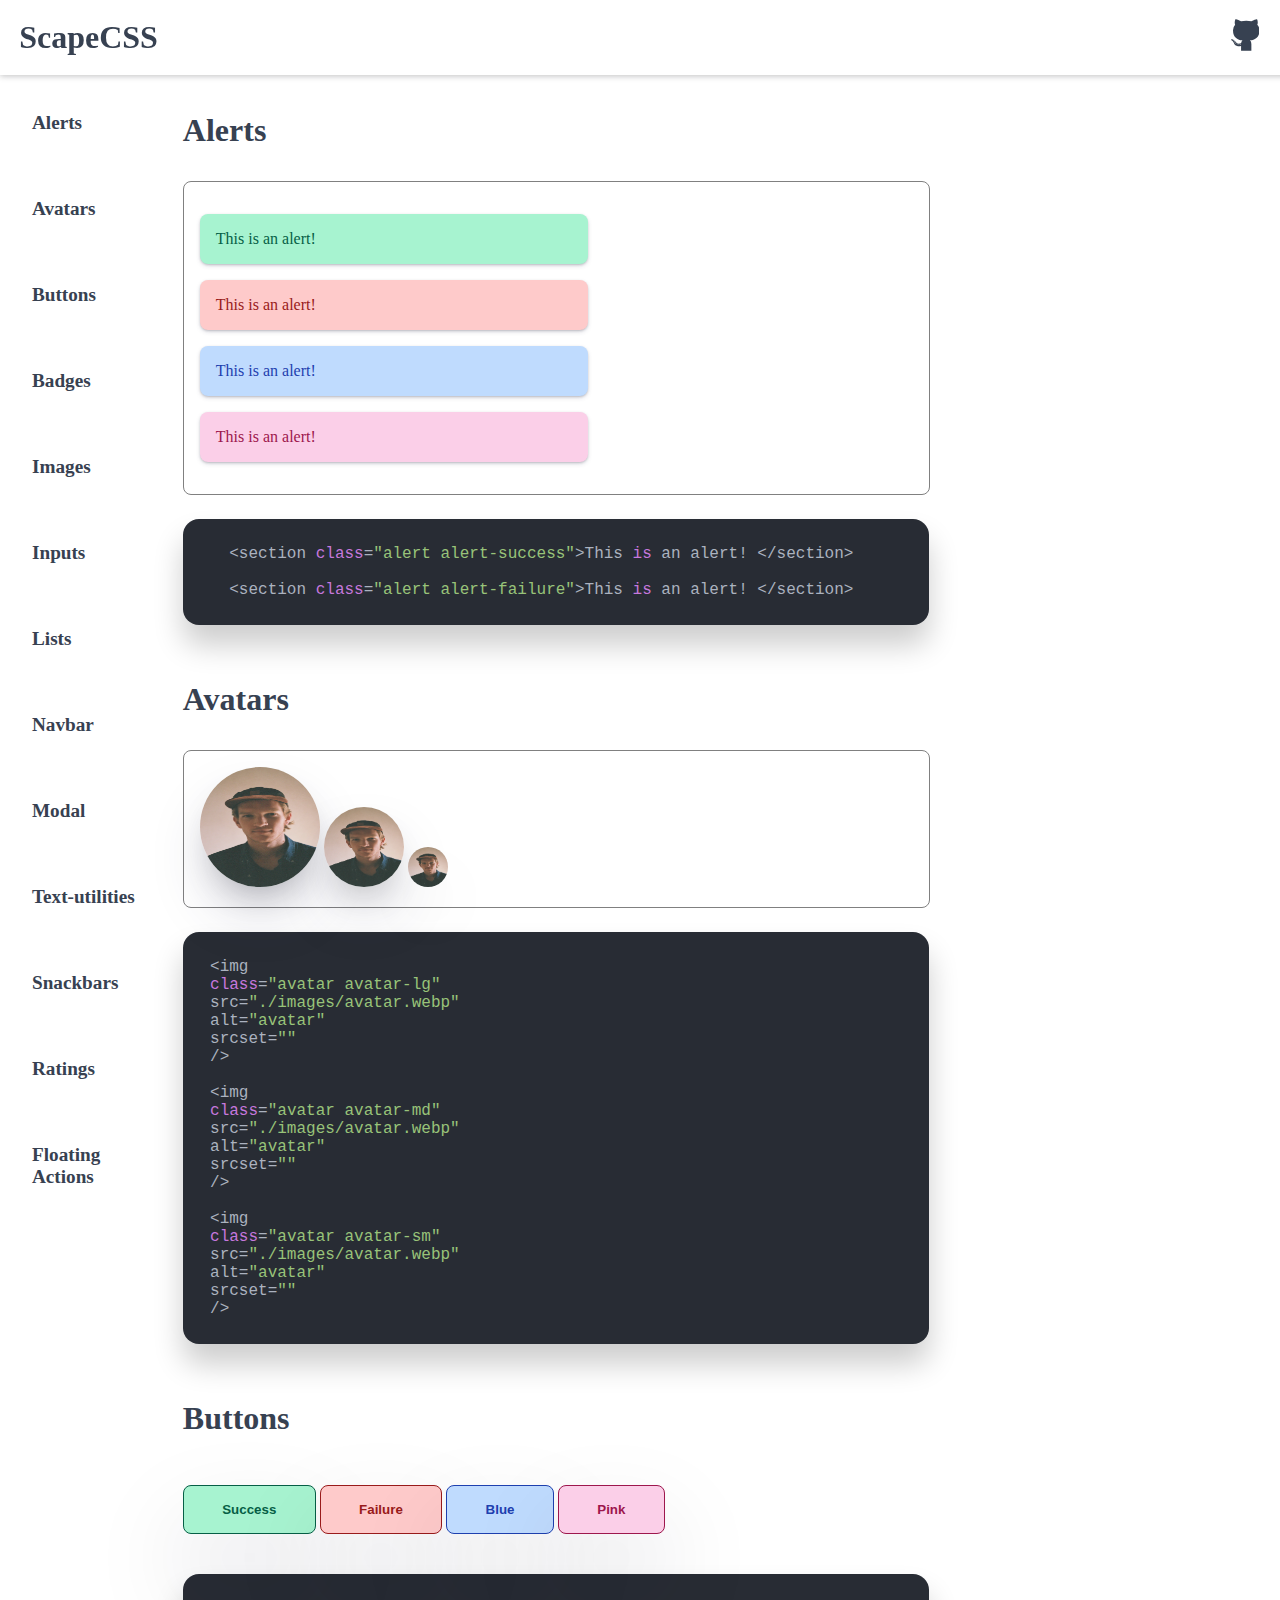
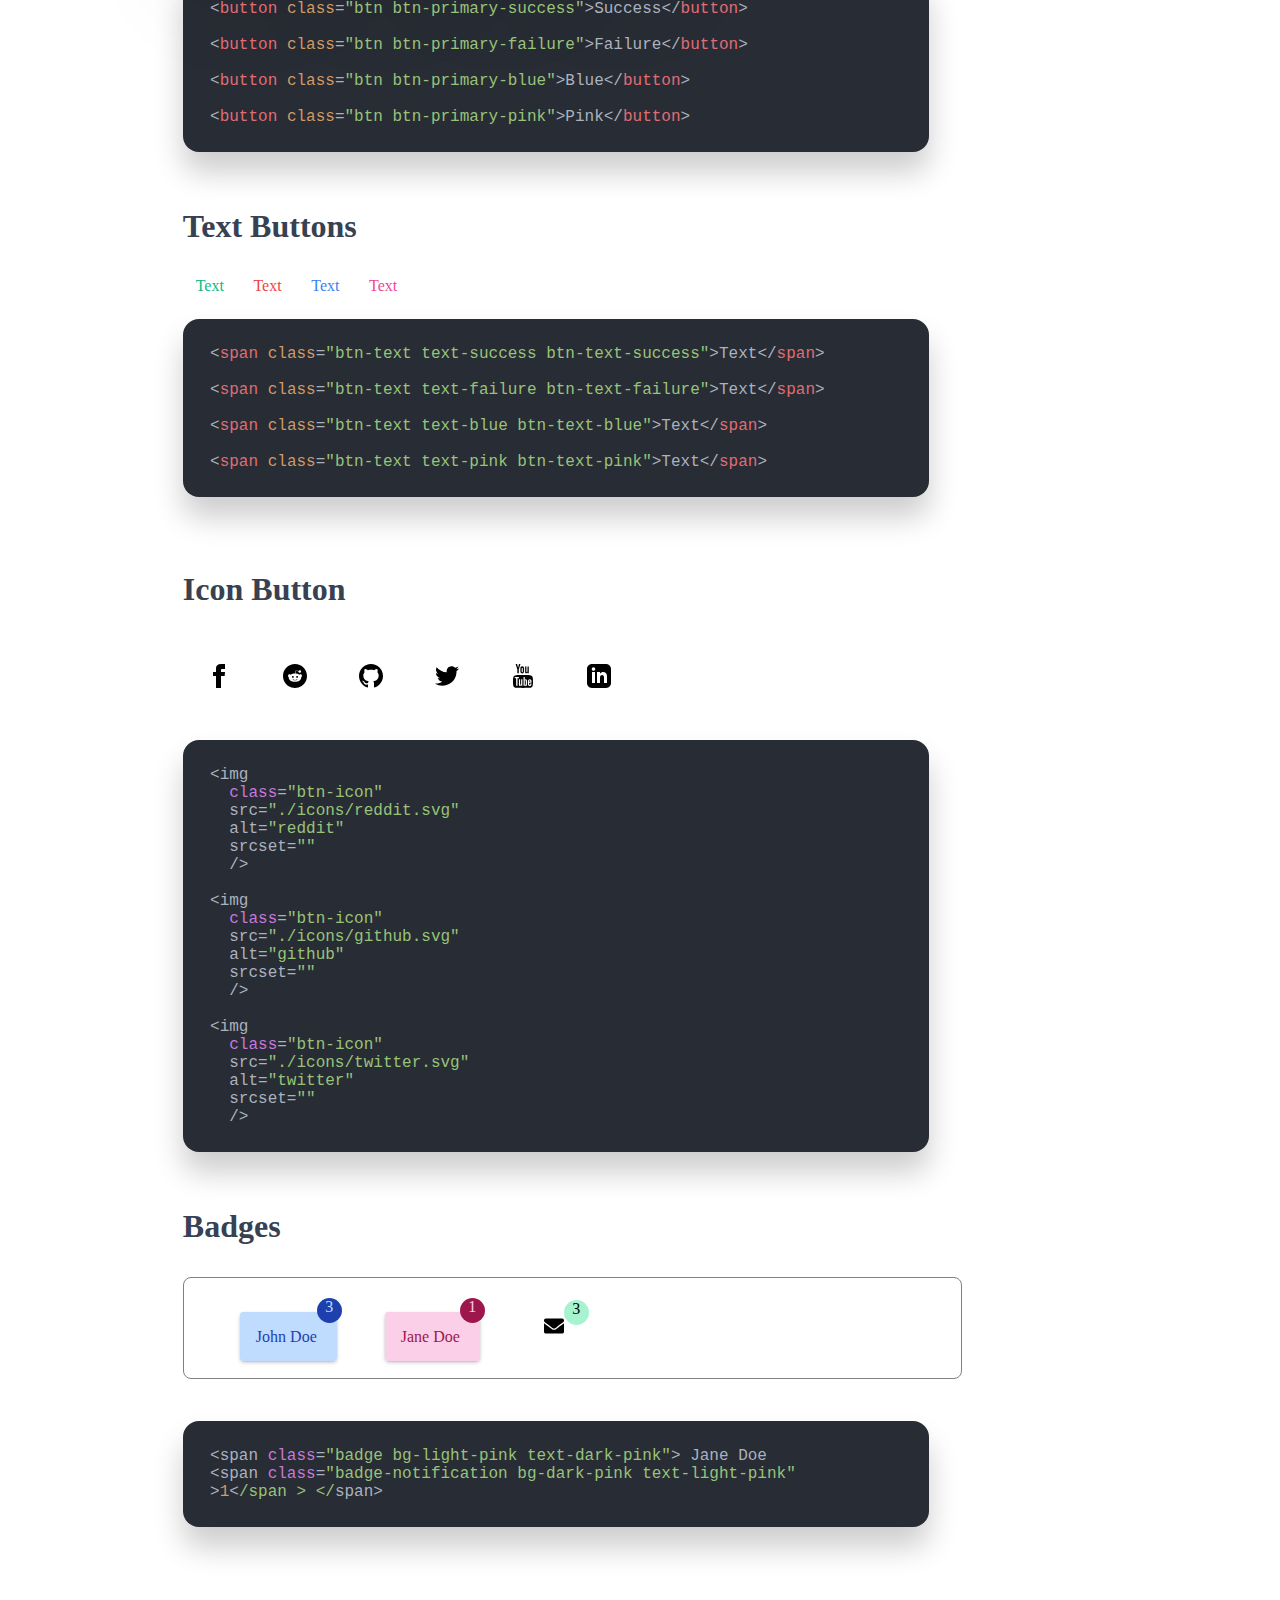
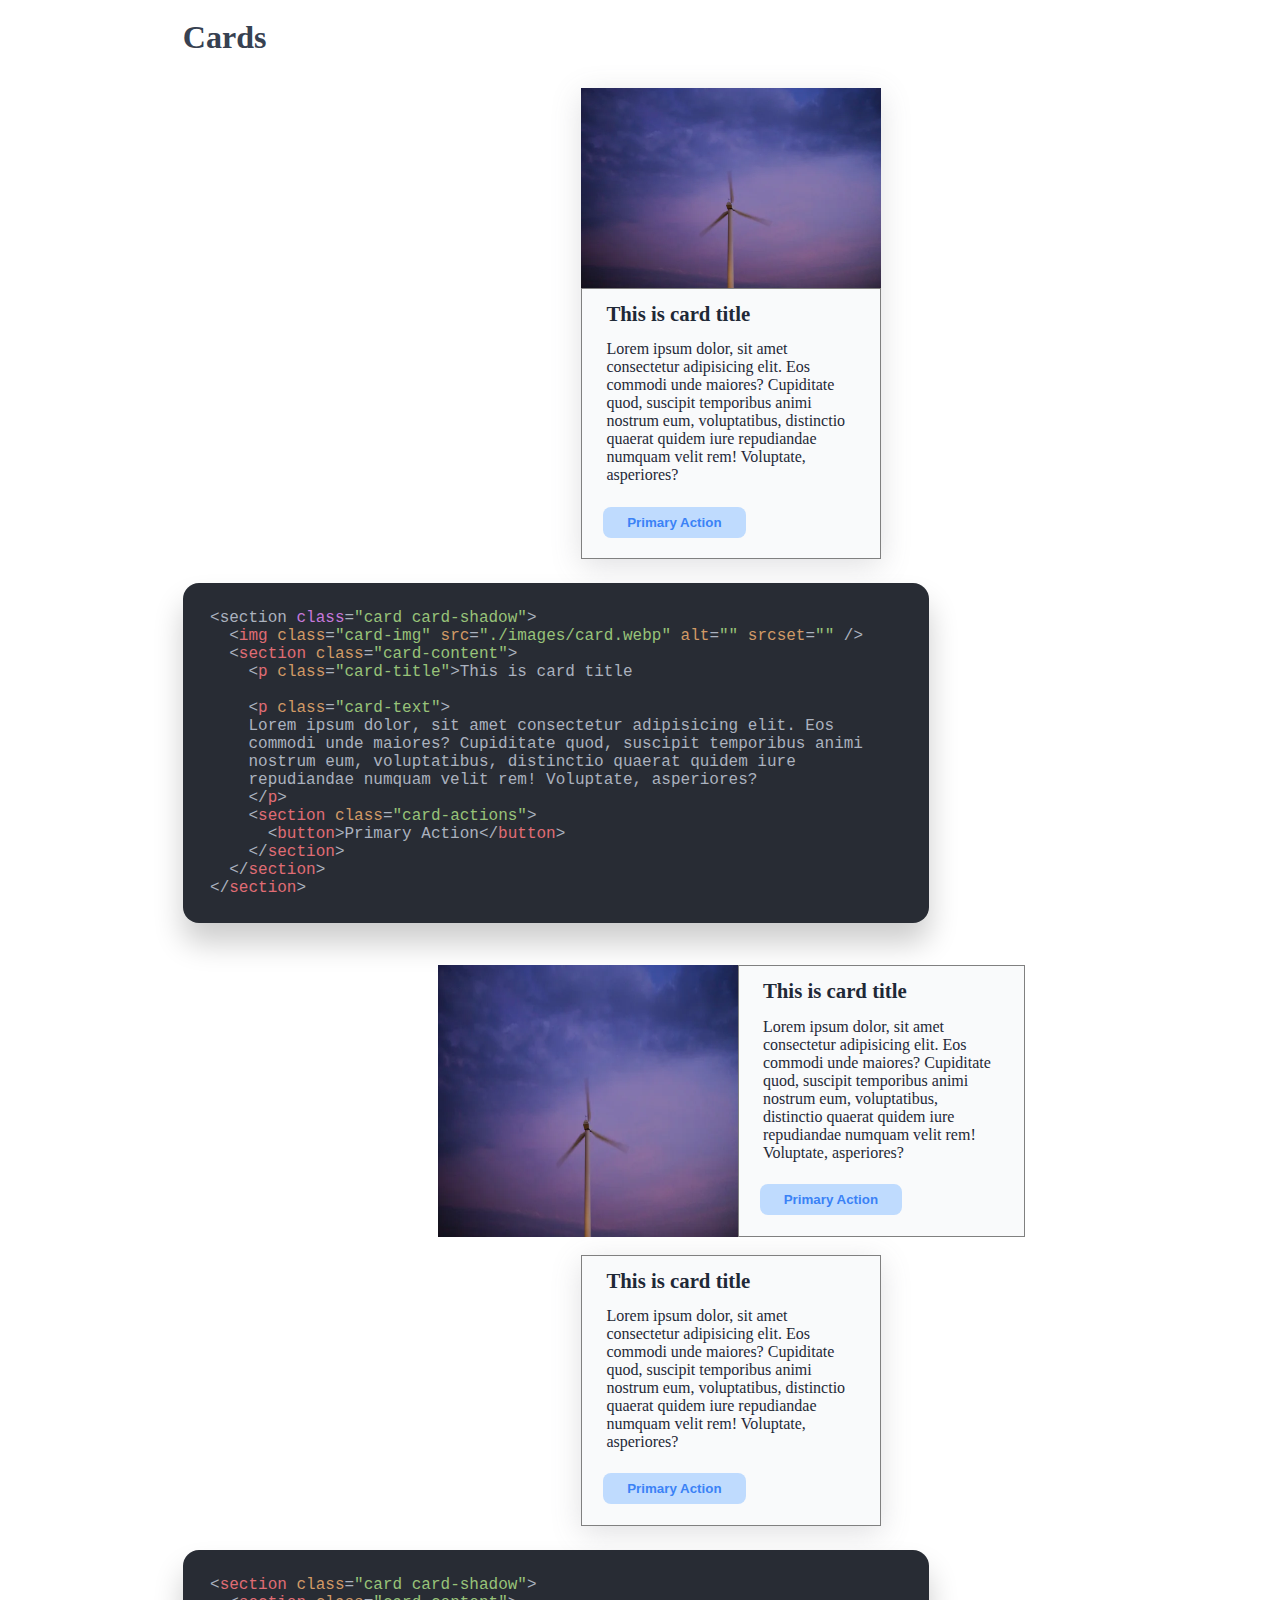
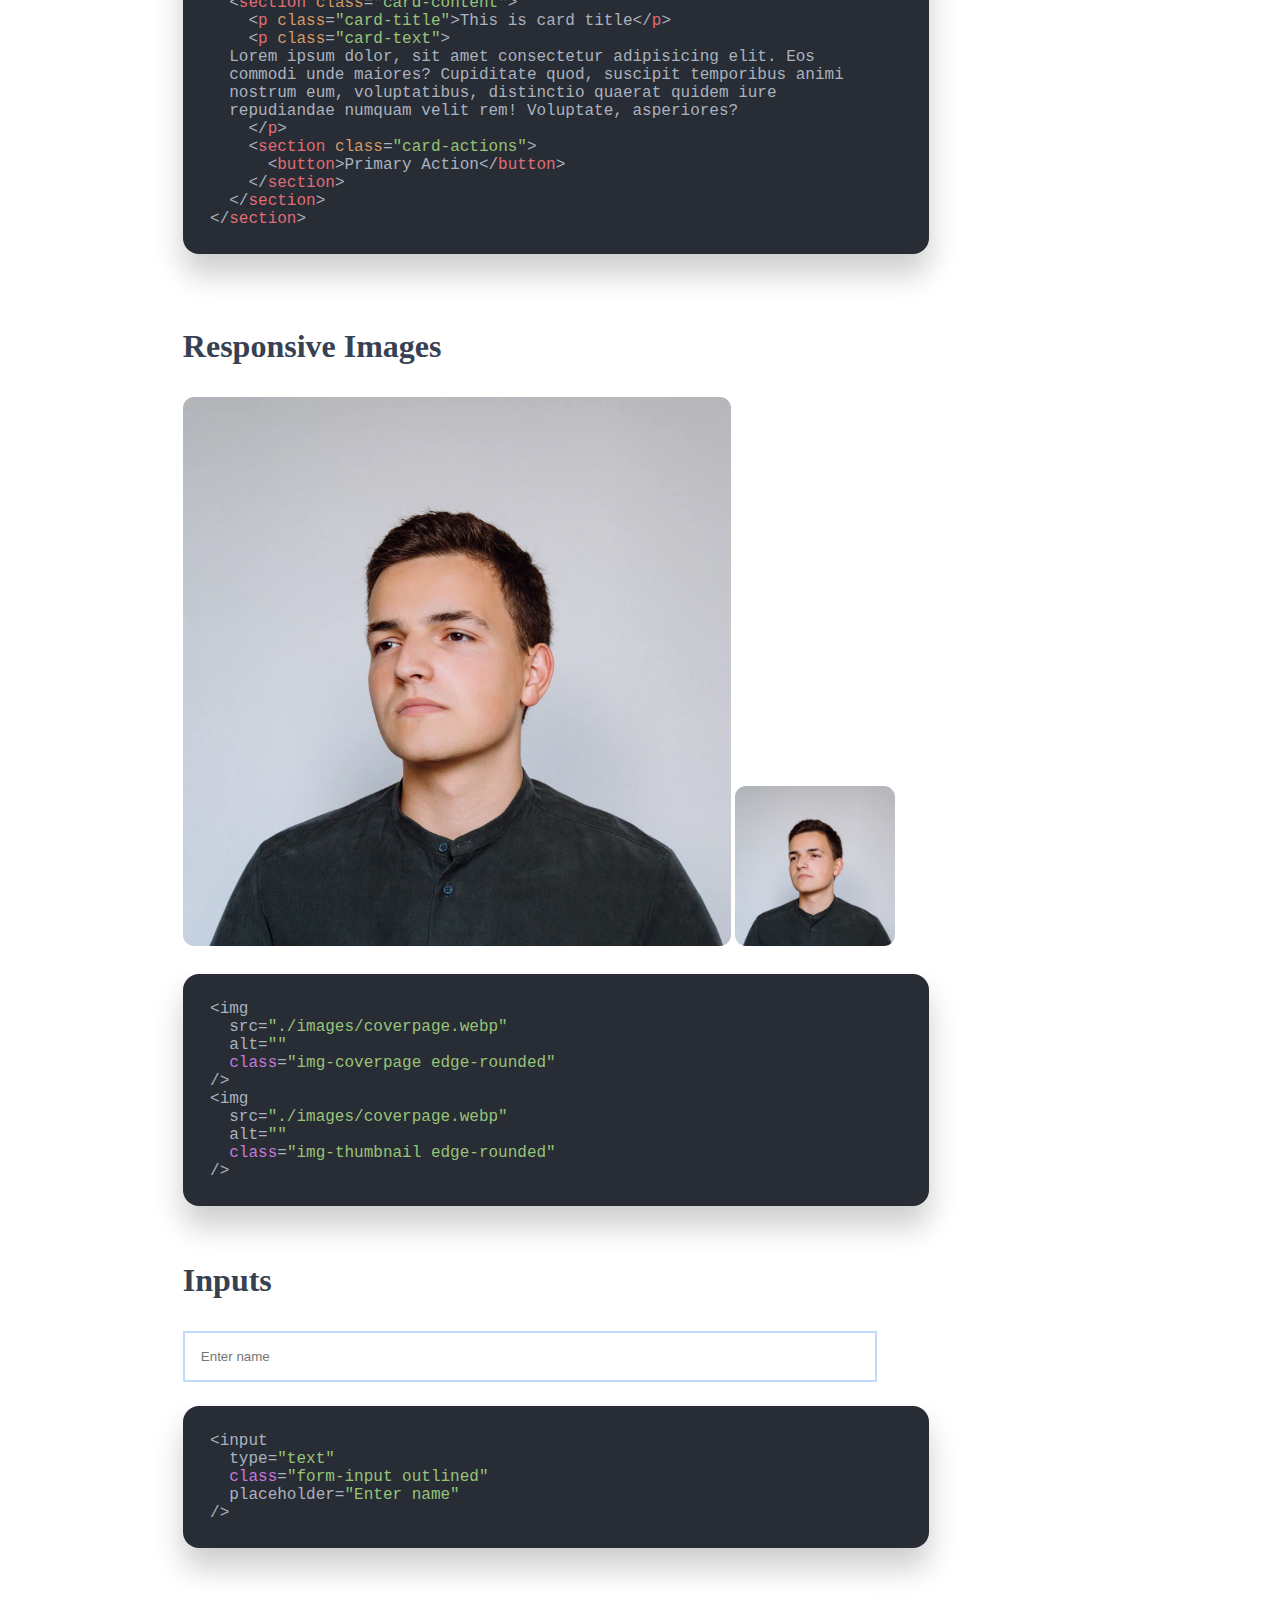
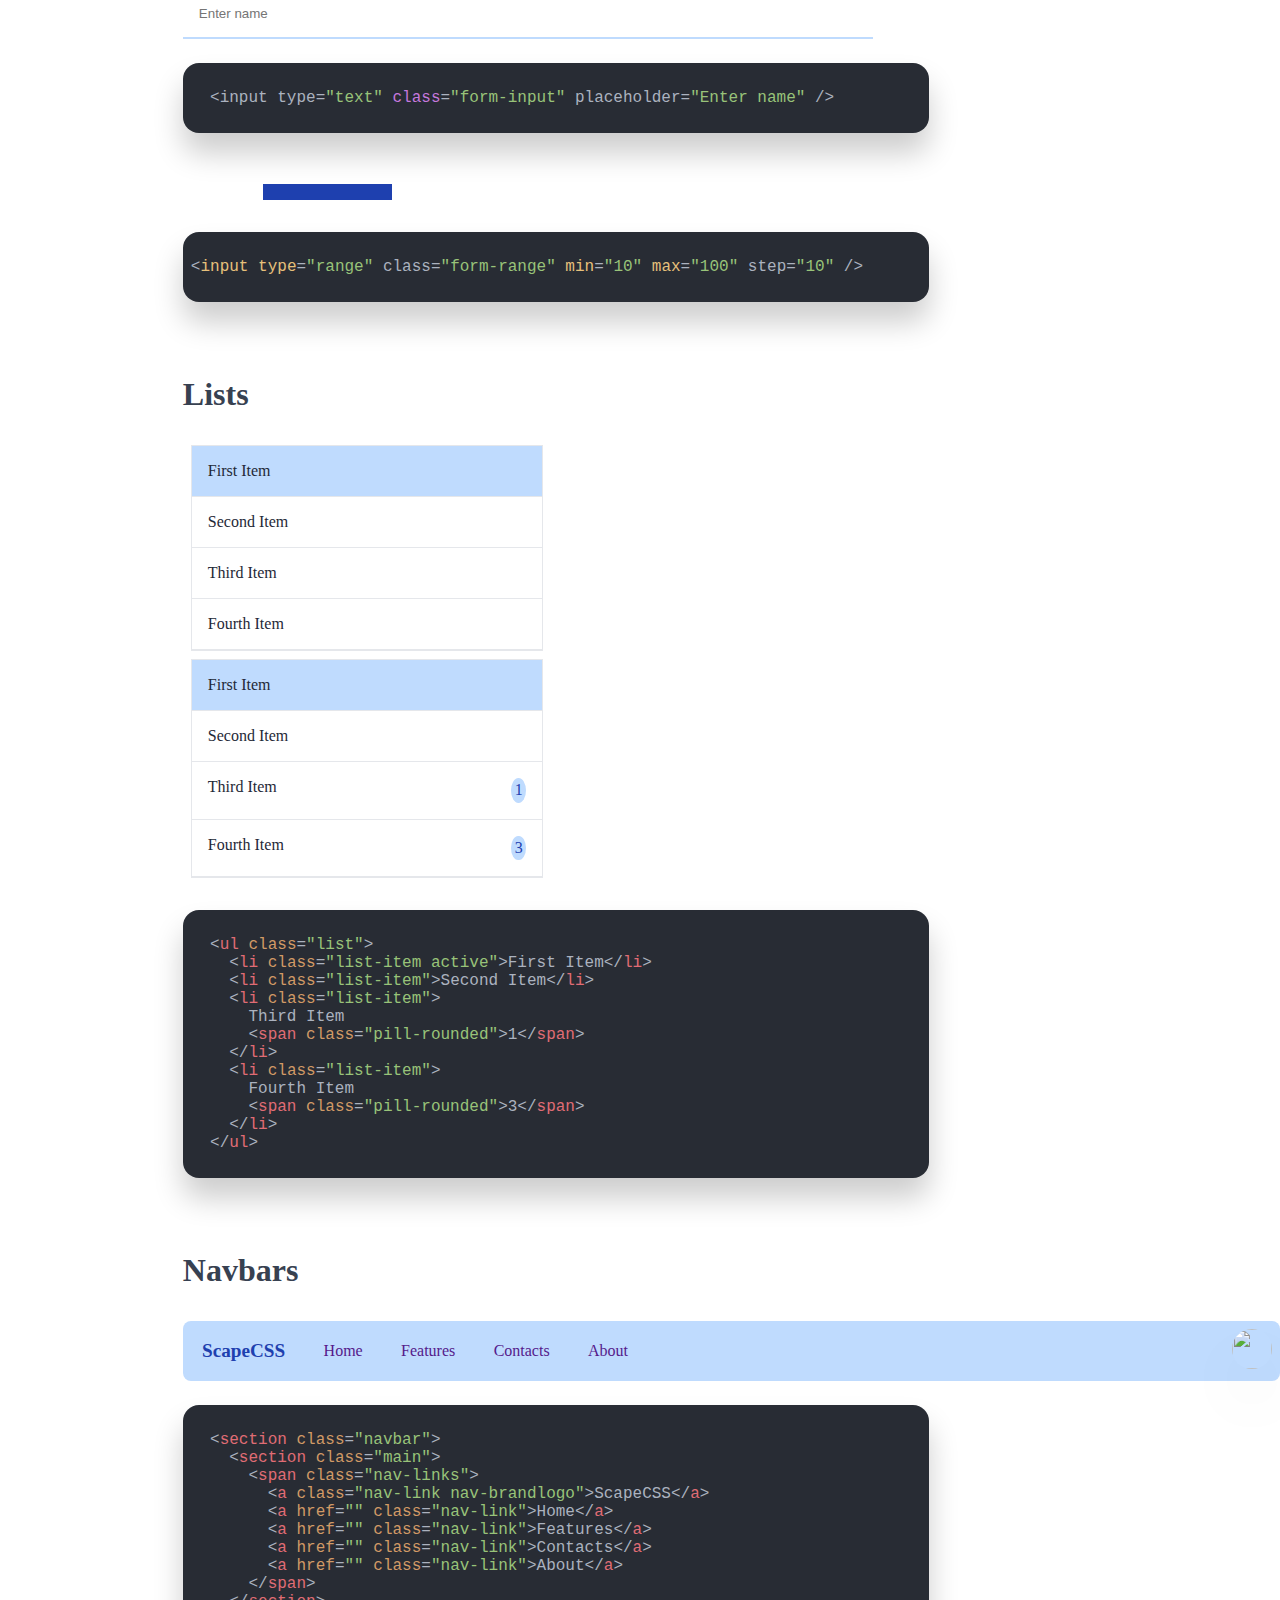
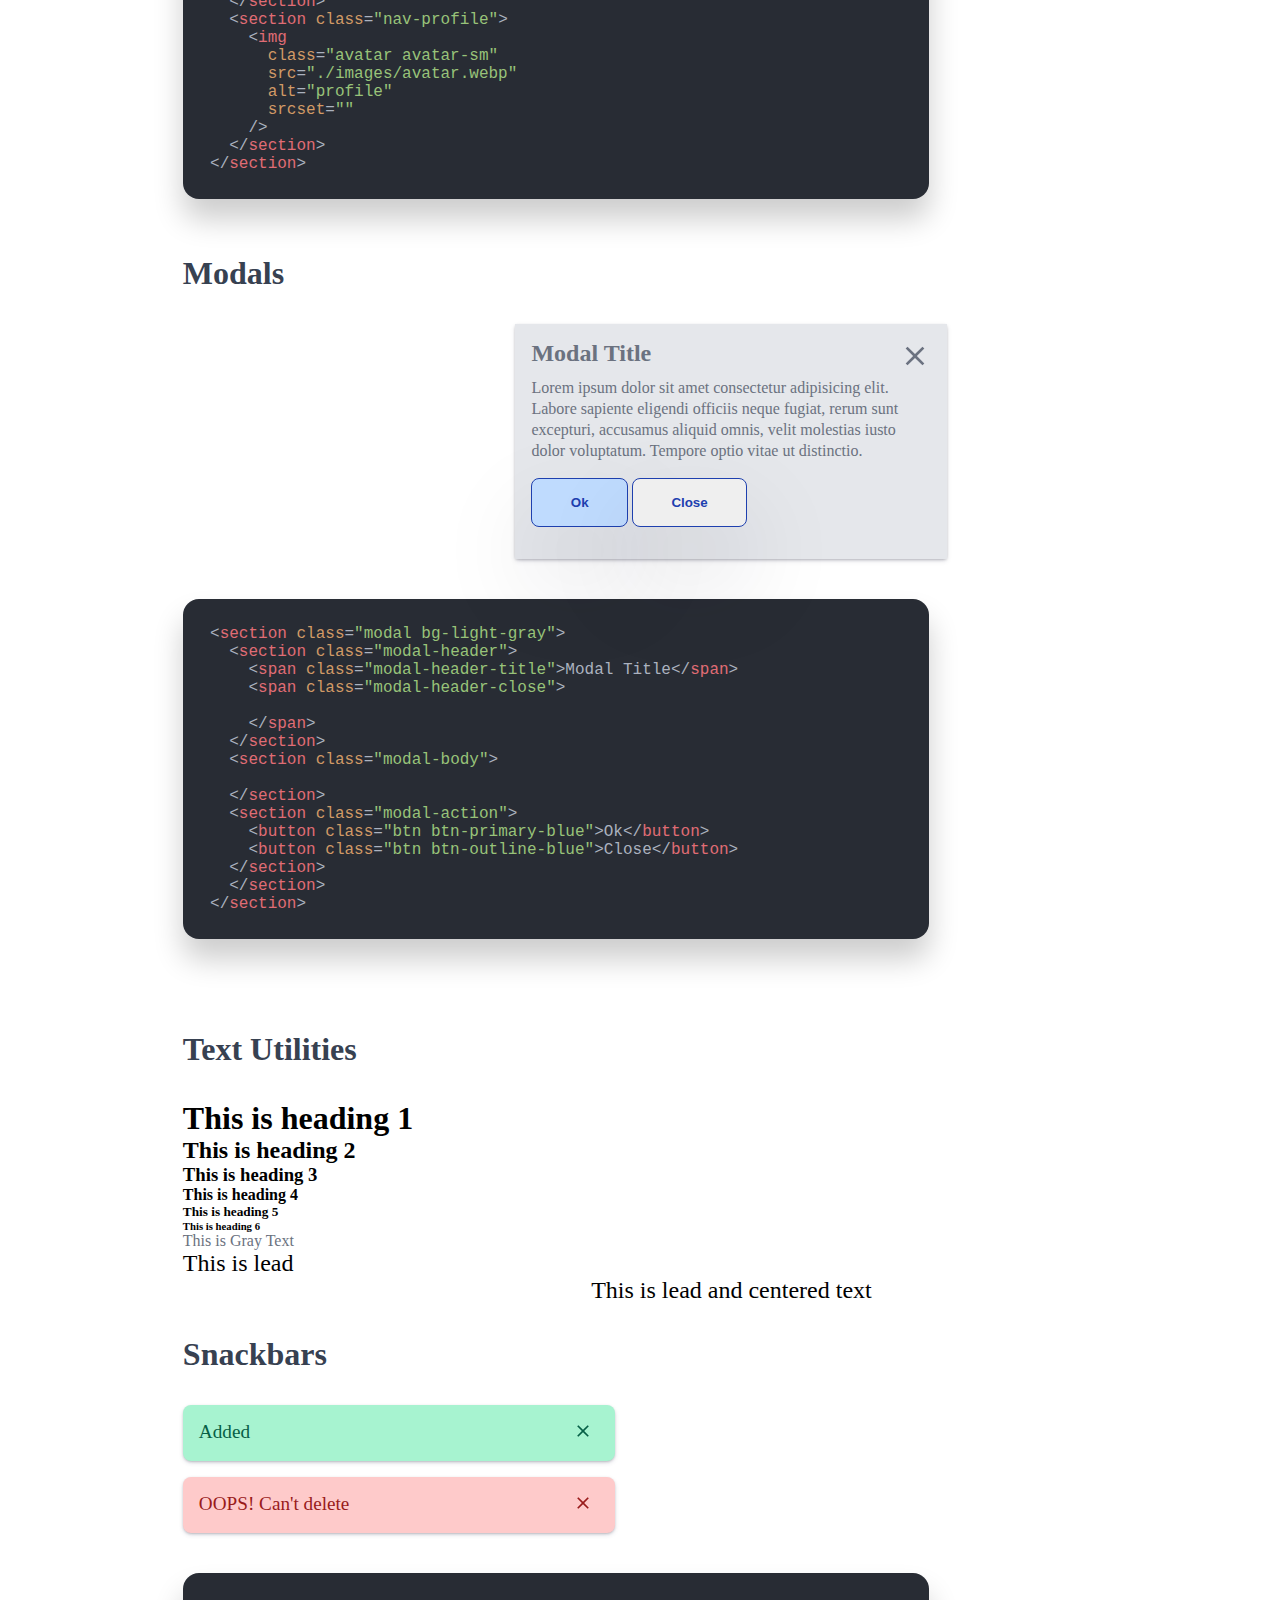
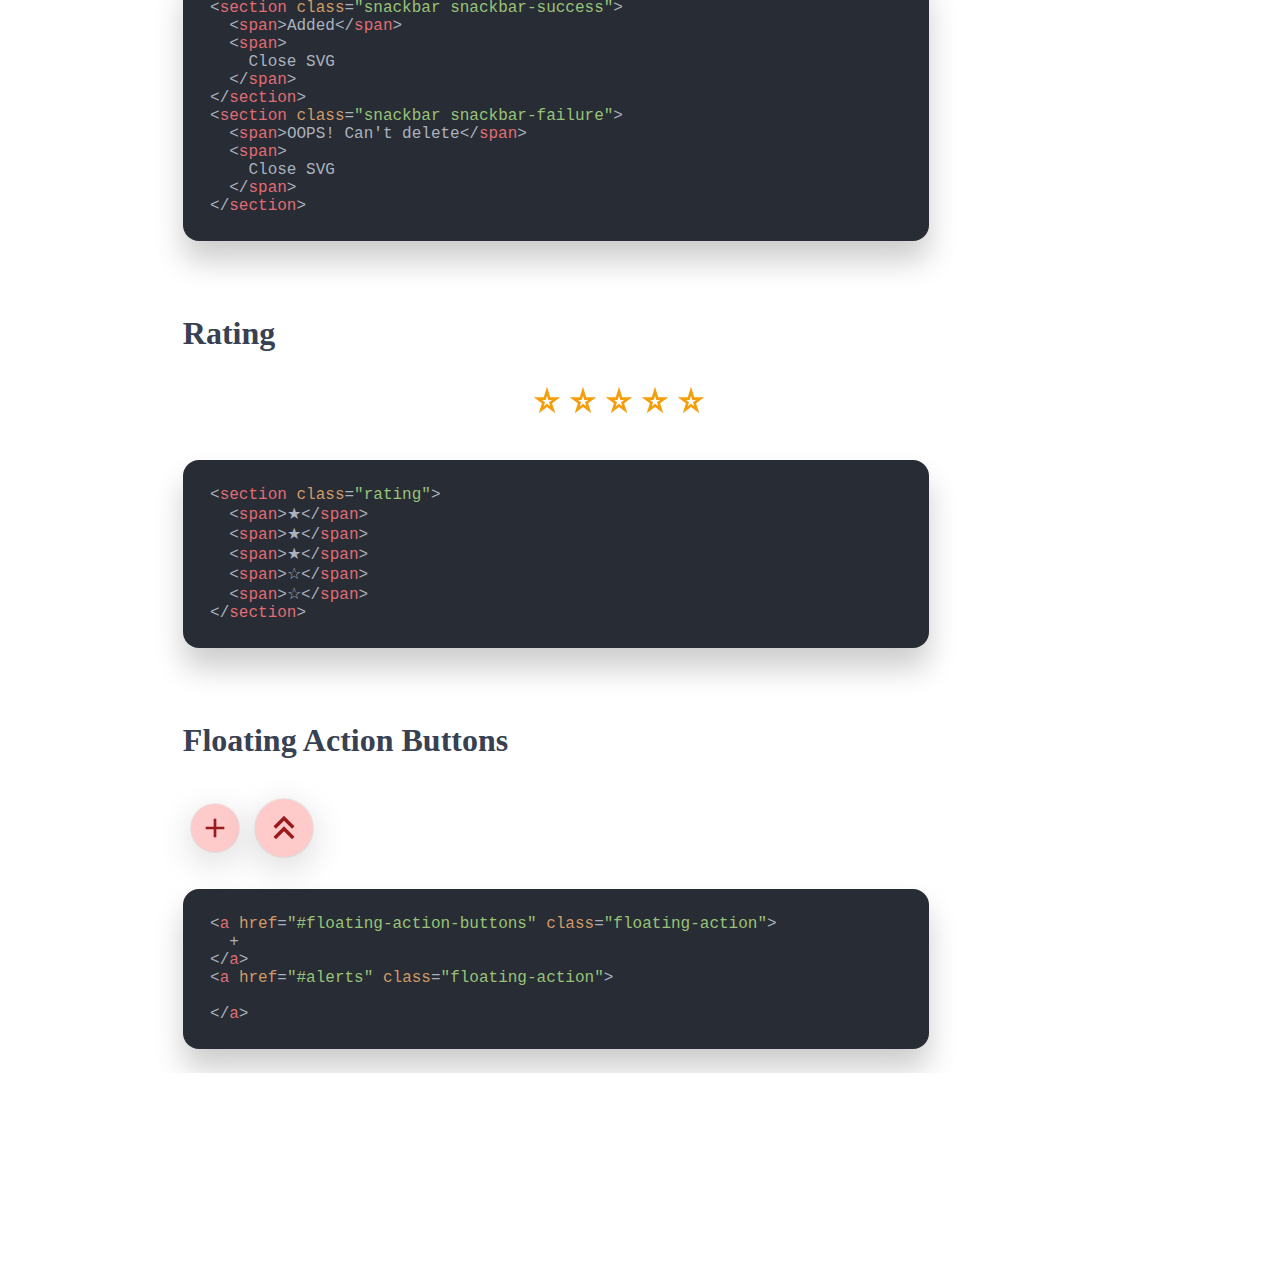
==== commit 94a165cd: "Feat: Added doc site, snippets" ====
--- a/index.html
+++ b/index.html
@@ -4,287 +4,655 @@
     <meta charset="UTF-8" />
     <meta http-equiv="X-UA-Compatible" content="IE=edge" />
     <meta name="viewport" content="width=device-width, initial-scale=1.0" />
-    <link rel="stylesheet" href="./utilities.css" />
-    <link rel="stylesheet" href="./components.css" />
-    <title>Document</title>
-    <style>
-      .root {
-        display: grid;
-        grid-template-columns: 1fr 4fr;
-      }
-    </style>
+    <link rel="stylesheet" href="./styles/utilities.css" />
+    <link rel="stylesheet" href="./styles/components.css" />
+    <link rel="stylesheet" href="./styles/index.css" />
+    <!-- highlight.js -->
+    <link rel="stylesheet" href="./styles/atom-one-dark.min.css" />
+
+    <style></style>
   </head>
-  <body class="root">
-    <section class="side-nav"></section>
-    <section class="main">
-      <!-- alerts -->
-      <section class="alerts">
-        <section class="alert alert-success">This is an alert!</section>
-        <section class="alert alert-failure">This is an alert!</section>
-        <section class="alert alert-blue">This is an alert!</section>
-        <section class="alert alert-gray">This is an alert!</section>
-        <section class="alert alert-yellow">This is an alert!</section>
-        <section class="alert alert-pink">This is an alert!</section>
-        <section class="alert alert-indigo">This is an alert!</section>
+  <body>
+    <section class="appbar">
+      <section class="logo">ScapeCSS</section>
+      <section class="repo">
+        <svg
+          xmlns="http://www.w3.org/2000/svg"
+          xmlns:xlink="http://www.w3.org/1999/xlink"
+          aria-hidden="true"
+          role="img"
+          class="iconify iconify--zmdi"
+          width="28.45"
+          height="32"
+          preserveAspectRatio="xMidYMid meet"
+          viewBox="0 0 384 432"
+        >
+          <path
+            d="M384 151q0 38-10.5 65T343 257.5t-40 21t-47 9.5q19 16 19 51v90H136v-65q-16 3-29.5 3t-23-2.5t-17-6.5t-12-8.5T47 341t-4-7l-1-3q-6-14-13.5-24T16 294l-5-3q-11-9-11-12.5t7-4.5h6q12 1 23 8t15 14l5 6q27 47 81 23q3-24 18-37q-27-3-47-9.5t-39.5-21T38 216t-11-65q0-43 29-74q-13-33 3-74q3 1 8-.5t25 6T136 32q33-9 70-10q36 1 70 10q23-16 42.5-23T345 2l7 1q17 41 3 74q29 31 29 74zM32 286.5q1-2.5-2.5-4t-4.5 1t2.5 4t4.5-1zM43.5 299q2.5-2-1-5.5t-6-1.5t1 5.5t6 1.5zM54 315q3-2 0-6.5t-6-2.5t0 6.5t6 2.5zm15.5 16q2.5-3-1.5-7.5t-7-1.5t1.5 7.5t7 1.5zm20.5 8.5q1-3.5-4.5-5.5t-6.5 2t4.5 5.5t6.5-2zm17 5.5q6 0 6-4t-6-4t-6 4t6 4zm22-2q3-1 4.5-2.5t.5-2.5q0-5-6-4q-3 1-4.5 2.5t-.5 3.5q0 4 6 3z"
+            fill="currentColor"
+          ></path>
+        </svg>
       </section>
-      <!-- avatars -->
-      <section class="avatars">
-        <img
-          class="avatar avatar-lg"
-          src="https://images.unsplash.com/photo-1528763380143-65b3ac89a3ff?ixid=MXwxMjA3fDB8MHxwaG90by1wYWdlfHx8fGVufDB8fHw%3D&ixlib=rb-1.2.1&auto=format&fit=crop&w=635&q=80"
-          alt=""
-          srcset=""
-        />
-        <img
-          class="avatar avatar-md"
-          src="https://images.unsplash.com/photo-1528763380143-65b3ac89a3ff?ixid=MXwxMjA3fDB8MHxwaG90by1wYWdlfHx8fGVufDB8fHw%3D&ixlib=rb-1.2.1&auto=format&fit=crop&w=635&q=80"
-          alt=""
-          srcset=""
-        />
-        <img
-          class="avatar avatar-sm"
-          src="https://images.unsplash.com/photo-1528763380143-65b3ac89a3ff?ixid=MXwxMjA3fDB8MHxwaG90by1wYWdlfHx8fGVufDB8fHw%3D&ixlib=rb-1.2.1&auto=format&fit=crop&w=635&q=80"
-          alt=""
-          srcset=""
-        />
+    </section>
+    <section class="root">
+      <section class="side-nav">
+        <nav>
+          <section class="components">
+            <a href="#alerts">Alerts</a>
+            <a href="#avatars">Avatars</a>
+            <a href="#buttons">Buttons</a>
+            <a href="#badges">Badges</a>
+            <a href="#images">Images</a>
+            <a href="#inputs">Inputs</a>
+            <a href="#lists">Lists</a>
+            <a href="#navigations">Navbar</a>
+            <a href="#modals">Modal</a>
+            <a href="#text-utilities">Text-utilities</a>
+            <a href="#snackbars">Snackbars</a>
+            <a href="#ratings">Ratings</a>
+            <a href="#floating-action-buttons">Floating Actions</a>
+          </section>
+        </nav>
       </section>
-      <sections class="buttons">
-        <!-- small sized btn -->
-        <!-- <button class="btn btn-success">Success</button>
-        <button class="btn btn-failure">Failure</button>
-        <button class="btn btn-blue">Blue</button>
-        <button class="btn btn-gray">Gray</button>
-        <button class="btn btn-yellow">Yellow</button>
-        <button class="btn btn-pink">Pink</button>
-        <button class="btn btn-indigo">Indigo</button>
-        <button class="btn btn-purple">Purple</button> -->
+      <section class="main">
+
+        <h2 class="headings">Alerts</h2>
+        <!-- alerts -->
+        <section id="alerts" class="doc-outline">
+          <section class="alert alert-success">This is an alert!</section>
+          <section class="alert alert-failure">This is an alert!</section>
+          <section class="alert alert-blue">This is an alert!</section>
+          <section class="alert alert-pink">This is an alert!</section>
+        </section>
+
+        <!-- alert snippet -->
+          <section class="snippet">
+            <pre><code>
+    &lt;section class="alert alert-success">This is an alert! &lt;/section>
+
+    &lt;section class="alert alert-failure">This is an alert! &lt;/section>
+            </code></pre>
+          </section>
+
+
+        <!-- avatars -->
+        <h2 class="headings">Avatars</h2>
+
+        <section id="avatars" class="doc-outline">
+          <img
+            class="avatar avatar-lg"
+            src="./images/avatar.webp"
+            alt="avatar"
+            srcset=""
+          />
+          <img
+            class="avatar avatar-md"
+            src="./images/avatar.webp"
+            alt="avatar"
+            srcset=""
+          />
+          <img
+            class="avatar avatar-sm"
+            src="./images/avatar.webp"
+            alt="avatar"
+            srcset=""
+          />
+        </section>
+          <!-- avatars snippet -->
+          <section class="snippet">
+            <pre><code>
+  &lt;img
+  class="avatar avatar-lg"
+  src="./images/avatar.webp"
+  alt="avatar"
+  srcset=""
+  />  
+
+  &lt;img
+  class="avatar avatar-md"
+  src="./images/avatar.webp"
+  alt="avatar"
+  srcset=""          
+  />
+
+  &lt;img
+  class="avatar avatar-sm"
+  src="./images/avatar.webp"
+  alt="avatar"
+  srcset=""
+  />          
+            </code></pre>
+          </section>
+        
+          
+      
+        <!-- buttons -->
+        <h2 class="headings">Buttons</h2>
+        <section id="buttons">
+          <!-- medium sized btn -->
+          <button class="btn btn-primary-success">Success</button>
+          <button class="btn btn-primary-failure">Failure</button>
+          <button class="btn btn-primary-blue">Blue</button>
+          <button class="btn btn-primary-pink">Pink</button>
+          <br />
+
+          <section class="snippet">
+            <pre><code>
+  &lt;button class="btn btn-primary-success">Success&lt;/button>
+              
+  &lt;button class="btn btn-primary-failure">Failure&lt;/button>
+  
+  &lt;button class="btn btn-primary-blue">Blue&lt;/button>
+  
+  &lt;button class="btn btn-primary-pink">Pink&lt;/button>
+            </code></pre>
+          </section>
+          <!-- text btn -->
+          <h2 class="headings">Text Buttons</h2>
+
+          <span class="btn-text text-success btn-text-success">Text</span>
+          <span class="btn-text text-failure btn-text-failure">Text</span>
+          <span class="btn-text text-blue btn-text-blue">Text</span>
+          <span class="btn-text text-pink btn-text-pink">Text</span>
+          <section class="snippet">
+            <pre><code>
+  &lt;span class="btn-text text-success btn-text-success">Text&lt;/span>
+
+  &lt;span class="btn-text text-failure btn-text-failure">Text&lt;/span>
+
+  &lt;span class="btn-text text-blue btn-text-blue">Text&lt;/span>
+
+  &lt;span class="btn-text text-pink btn-text-pink">Text&lt;/span>
+            </code></pre>
+          </section>
+          <br />
+          <!-- icon btn -->
+          <h1 class="headings">Icon Button</h1>
+
+          <img class="btn-icon" src="./icons/facebook.svg" alt="fb" srcset="" />
+          <img
+            class="btn-icon"
+            src="./icons/reddit.svg"
+            alt="reddit"
+            srcset=""
+          />
+          <img
+            class="btn-icon"
+            src="./icons/github.svg"
+            alt="github"
+            srcset=""
+          />
+          <img
+            class="btn-icon"
+            src="./icons/twitter.svg"
+            alt="twitter"
+            srcset=""
+          />
+          <img
+            class="btn-icon"
+            src="./icons/youtube.svg"
+            alt="youtube"
+            srcset=""
+          />
+          <img
+            class="btn-icon"
+            src="./icons/linkedin.svg"
+            alt="linkedin"
+            srcset=""
+          />
+          <section class="snippet">
+            <pre><code>
+  &lt;img
+    class="btn-icon"
+    src="./icons/reddit.svg"
+    alt="reddit"
+    srcset=""
+    />
+
+  &lt;img
+    class="btn-icon"
+    src="./icons/github.svg"
+    alt="github"
+    srcset=""
+    />
+
+  &lt;img
+    class="btn-icon"
+    src="./icons/twitter.svg"
+    alt="twitter"
+    srcset=""
+    />
+            </code></pre>
+          </section>
+        </section>
+
+
+
+        <!-- badges -->
+        <h2 class="headings">Badges</h2>
+        <section id="badges" class="doc-outline" style="padding: 2rem; margin: 0;">
+
+          <span class="badge bg-light-blue text-dark-blue">
+            John Doe<span
+              class="badge-notification bg-dark-blue text-light-blue"
+              >3</span
+            >
+          </span>
+          <span class="badge bg-light-pink text-dark-pink">
+            Jane Doe<span
+              class="badge-notification bg-dark-pink text-light-pink"
+              >1</span
+            >
+          </span>
+          <span class="badge-icon">
+            <svg
+              xmlns="http://www.w3.org/2000/svg"
+              xmlns:xlink="http://www.w3.org/1999/xlink"
+              aria-hidden="true"
+              role="img"
+              class="iconify iconify--fa-solid"
+              width="20"
+              height="32"
+              preserveAspectRatio="xMidYMid meet"
+              viewBox="0 0 512 512"
+            >
+              <path
+                d="M502.3 190.8c3.9-3.1 9.7-.2 9.7 4.7V400c0 26.5-21.5 48-48 48H48c-26.5 0-48-21.5-48-48V195.6c0-5 5.7-7.8 9.7-4.7c22.4 17.4 52.1 39.5 154.1 113.6c21.1 15.4 56.7 47.8 92.2 47.6c35.7.3 72-32.8 92.3-47.6c102-74.1 131.6-96.3 154-113.7zM256 320c23.2.4 56.6-29.2 73.4-41.4c132.7-96.3 142.8-104.7 173.4-128.7c5.8-4.5 9.2-11.5 9.2-18.9v-19c0-26.5-21.5-48-48-48H48C21.5 64 0 85.5 0 112v19c0 7.4 3.4 14.3 9.2 18.9c30.6 23.9 40.7 32.4 173.4 128.7c16.8 12.2 50.2 41.8 73.4 41.4z"
+                fill="currentColor"
+              ></path>
+            </svg>
+            <span
+              class="badge-icon-notification bg-light-success text-light-dark"
+            >
+              3
+            </span>
+          </span>
+        </section>
+
+          <!-- badge snippet -->
+          <section class="snippet">
+            <pre>
+              <code>
+  &lt;span class="badge bg-light-pink text-dark-pink"> Jane Doe
+  &lt;span class="badge-notification bg-dark-pink text-light-pink"
+  >1&lt;/span > &lt;/span>
+              </code>
+            </pre>
+          </section>
+
+
+
+        <!-- cards -->
+        <h2 class="headings">Cards</h2>
+        <section id="cards">
+
+          <section class="card card-shadow">
+            <img class="card-img" src="./images/card.webp" alt="" srcset="" />
+            <section class="card-content">
+              <p class="card-title">This is card title</p>
+              <p class="card-text">
+                Lorem ipsum dolor, sit amet consectetur adipisicing elit. Eos
+                commodi unde maiores? Cupiditate quod, suscipit temporibus animi
+                nostrum eum, voluptatibus, distinctio quaerat quidem iure
+                repudiandae numquam velit rem! Voluptate, asperiores?
+              </p>
+              <section class="card-actions">
+                <button>Primary Action</button>
+              </section>
+            </section>
+          </section>
+          <section class="snippet">
+            <pre><code>
+  &lt;section class="card card-shadow">
+    &lt;img class="card-img" src="./images/card.webp" alt="" srcset="" />
+    &lt;section class="card-content">
+      &lt;p class="card-title">This is card title</p>
+      &lt;p class="card-text">
+      Lorem ipsum dolor, sit amet consectetur adipisicing elit. Eos
+      commodi unde maiores? Cupiditate quod, suscipit temporibus animi
+      nostrum eum, voluptatibus, distinctio quaerat quidem iure
+      repudiandae numquam velit rem! Voluptate, asperiores?
+      &lt;/p>
+      &lt;section class="card-actions">
+        &lt;button>Primary Action&lt;/button>
+      &lt;/section>
+    &lt;/section>
+  &lt;/section>
+            </code></pre>
+          </section>
+          <br />
+          <section class="card card-horizontal">
+            <img class="card-img" src="./images/card.webp" alt="" srcset="" />
+            <section class="card-content">
+              <p class="card-title">This is card title</p>
+              <p class="card-text">
+                Lorem ipsum dolor, sit amet consectetur adipisicing elit. Eos
+                commodi unde maiores? Cupiditate quod, suscipit temporibus animi
+                nostrum eum, voluptatibus, distinctio quaerat quidem iure
+                repudiandae numquam velit rem! Voluptate, asperiores?
+              </p>
+              <section class="card-actions">
+                <button>Primary Action</button>
+              </section>
+            </section>
+          </section>
+          <br />
+          <!-- text card -->
+          <section class="card card-shadow">
+            <section class="card-content">
+              <p class="card-title">This is card title</p>
+              <p class="card-text">
+                Lorem ipsum dolor, sit amet consectetur adipisicing elit. Eos
+                commodi unde maiores? Cupiditate quod, suscipit temporibus animi
+                nostrum eum, voluptatibus, distinctio quaerat quidem iure
+                repudiandae numquam velit rem! Voluptate, asperiores?
+              </p>
+              <section class="card-actions">
+                <button>Primary Action</button>
+              </section>
+            </section>
+          </section>
+          <section class="snippet">
+            <pre><code>
+  &lt;section class="card card-shadow">
+    &lt;section class="card-content">
+      &lt;p class="card-title">This is card title&lt;/p>
+      &lt;p class="card-text">
+    Lorem ipsum dolor, sit amet consectetur adipisicing elit. Eos
+    commodi unde maiores? Cupiditate quod, suscipit temporibus animi
+    nostrum eum, voluptatibus, distinctio quaerat quidem iure
+    repudiandae numquam velit rem! Voluptate, asperiores?
+      &lt;/p>
+      &lt;section class="card-actions">
+        &lt;button>Primary Action&lt;/button>
+      &lt;/section>
+    &lt;/section>
+  &lt;/section>
+            </code></pre>
+          </section>
+        </section>
         <br />
-        <!-- medium sized btn -->
-        <button class="btn btn-primary-success">Success</button>
-        <button class="btn btn-primary-failure">Failure</button>
-        <button class="btn btn-primary-blue">Blue</button>
-        <button class="btn btn-primary-gray">Gray</button>
-        <button class="btn btn-primary-yellow">Yellow</button>
-        <button class="btn btn-primary-pink">Pink</button>
-        <button class="btn btn-primary-indigo">Indigo</button>
-        <button class="btn btn-primary-purple">Purple</button>
+
+
+        <!-- images and thmbnails -->
+        <h2 class="headings">Responsive Images</h2>
+        <section id="images">
+          <img
+            src="./images/coverpage.webp"
+            alt=""
+            class="img-coverpage edge-rounded"
+          />
+          <img
+            src="./images/coverpage.webp"
+            alt=""
+            class="img-thumbnail edge-rounded"
+          />
+        </section>
+          <!--  responsive image snippet -->
+          <section class="snippet">
+            <pre><code>
+  &lt;img
+    src="./images/coverpage.webp"
+    alt=""
+    class="img-coverpage edge-rounded"
+  />
+  &lt;img
+    src="./images/coverpage.webp"
+    alt=""
+    class="img-thumbnail edge-rounded"
+  />
+            </code></pre>
+          </section>
+
+
+        <!-- inputs -->
+        <h2 class="headings">Inputs</h2>
+        <section id="inputs">
+
+          <input
+            type="text"
+            class="form-input outlined"
+            placeholder="Enter name"
+          />
+          <br />
+          <section class="snippet">
+            <pre><code>
+  &lt;input
+    type="text"
+    class="form-input outlined"
+    placeholder="Enter name"
+  />
+            </code></pre>
+          </section>
+          <br />
+          <input type="text" class="form-input" placeholder="Enter name" />
+          <br />
+          <section class="snippet">
+            <pre><code>
+  &lt;input type="text" class="form-input" placeholder="Enter name" />
+            </code></pre>
+          </section>
+          <br />
+          <input
+            type="range"
+            class="form-range"
+            name="pc"
+            id="pc"
+            min="10"
+            max="100"
+            step="10"
+          />
+          <br />
+          <section class="snippet">
+            <pre><code>
+&lt;input type="range" class="form-range" min="10" max="100" step="10" />
+            </code></pre>
+          </section>
+          <br />
+          <!-- checkboxes and radio button -->
+          <!-- <br />
+          IT:
+          <input
+            type="checkbox"
+            class="form-checkbox"
+            name="input1"
+            value="input1"
+          />
+          CS:
+          <input
+            type="checkbox"
+            class="form-checkbox"
+            name="input2"
+            value="input2"
+          />
+          <br />
+          Male:
+          <input type="radio" class="form-radio" name="gender" value="male" />
+          Female:
+          <input type="radio" class="form-radio" name="gender" value="female" />
+          -->
+        </section>
+
+
+        <!-- lists -->
+        <h2 class="headings">Lists</h2>
+        <section id="lists">
+
+          <ul class="list">
+            <li class="list-item active">First Item</li>
+            <li class="list-item">Second Item</li>
+            <li class="list-item">Third Item</li>
+            <li class="list-item">Fourth Item</li>
+          </ul>
+          <ul class="list">
+            <li class="list-item active">First Item</li>
+            <li class="list-item">Second Item</li>
+            <li class="list-item">
+              Third Item
+              <span class="pill-rounded">1</span>
+            </li>
+            <li class="list-item">
+              Fourth Item
+              <span class="pill-rounded">3</span>
+            </li>
+          </ul>
+        </section>
+          <!-- stack list snippet -->
+          <section class="snippet">
+            <pre><code>
+  &lt;ul class="list">
+    &lt;li class="list-item active">First Item&lt;/li>
+    &lt;li class="list-item">Second Item&lt;/li>
+    &lt;li class="list-item">
+      Third Item
+      &lt;span class="pill-rounded">1&lt;/span>
+    &lt;/li>
+    &lt;li class="list-item">
+      Fourth Item
+      &lt;span class="pill-rounded">3&lt;/span>
+    &lt;/li>
+  &lt;/ul>
+            </code></pre>
+          </section>
         <br />
-        <!-- text btn -->
-        <span class="btn-text text-success btn-text-success">Text</span>
-        <span class="btn-text text-failure btn-text-failure">Text</span>
-        <span class="btn-text text-yellow btn-text-yellow">Text</span>
-        <span class="btn-text text-pink btn-text-pink">Text</span>
-        <span class="btn-text text-indigo btn-text-indigo">Text</span>
-        <span class="btn-text text-blue btn-text-blue">Text</span>
-        <span class="btn-text text-gray btn-text-gray">Text</span>
-        <br />
-        <!-- icon btn -->
-        <img class="btn-icon" src="./icons/facebook.svg" alt="fb" srcset="" />
-        <img class="btn-icon" src="./icons/reddit.svg" alt="reddit" srcset="" />
-        <img class="btn-icon" src="./icons/github.svg" alt="github" srcset="" />
-        <img
-          class="btn-icon"
-          src="./icons/twitter.svg"
-          alt="twitter"
-          srcset=""
-        />
-        <img
-          class="btn-icon"
-          src="./icons/youtube.svg"
-          alt="youtube"
-          srcset=""
-        />
-        <img
-          class="btn-icon"
-          src="./icons/linkedin.svg"
-          alt="linkedin"
-          srcset=""
-        />
-      </sections>
-      <!-- badges -->
-      <section class="badges">
-        <span class="badge bg-light-blue text-dark-blue">
-          John Doe<span class="badge-notification bg-dark-blue text-light-blue"
-            >3</span
-          >
-        </span>
-        <span class="badge bg-light-purple text-dark-purple">
-          Jane Doe<span
-            class="badge-notification bg-dark-purple text-light-purple"
-            >3</span
-          >
-        </span>
-      </section>
-      <!-- cards -->
-      <section class="cards">
-        <section class="card card-shadow">
-          <img
-            class="card-img"
-            src="https://images.unsplash.com/photo-1505324049901-eaf27ceaedf9?ixid=MXwxMjA3fDB8MHxzZWFyY2h8NHx8c3VuJTIwZGF3bnxlbnwwfHwwfA%3D%3D&ixlib=rb-1.2.1&auto=format&fit=crop&w=600&q=60"
-            alt=""
-            srcset=""
-          />
-          <section class="card-content">
-            <p class="card-title">This is card title</p>
-            <p class="card-text">
-              Lorem ipsum dolor, sit amet consectetur adipisicing elit. Eos
-              commodi unde maiores? Cupiditate quod, suscipit temporibus animi
-              nostrum eum, voluptatibus, distinctio quaerat quidem iure
-              repudiandae numquam velit rem! Voluptate, asperiores?
-            </p>
-            <section class="card-actions">
-              <button>Primary Action</button>
+
+
+        <!-- navigation bars -->
+        <h2 class="headings">Navbars</h2>
+        <section id="navigations">
+
+          <section class="navbar">
+            <section class="main">
+              <span class="nav-links">
+                <a class="nav-link nav-brandlogo">ScapeCSS</a>
+                <a href="" class="nav-link">Home</a>
+                <a href="" class="nav-link">Features</a>
+                <a href="" class="nav-link">Contacts</a>
+                <a href="" class="nav-link">About</a>
+              </span>
             </section>
-          </section>
-        </section>
-        <br />
-        <section class="card card-horizontal">
-          <img
-            class="card-img"
-            src="https://images.unsplash.com/photo-1505324049901-eaf27ceaedf9?ixid=MXwxMjA3fDB8MHxzZWFyY2h8NHx8c3VuJTIwZGF3bnxlbnwwfHwwfA%3D%3D&ixlib=rb-1.2.1&auto=format&fit=crop&w=600&q=60"
-            alt=""
-            srcset=""
-          />
-          <section class="card-content">
-            <p class="card-title">This is card title</p>
-            <p class="card-text">
-              Lorem ipsum dolor, sit amet consectetur adipisicing elit. Eos
-              commodi unde maiores? Cupiditate quod, suscipit temporibus animi
-              nostrum eum, voluptatibus, distinctio quaerat quidem iure
-              repudiandae numquam velit rem! Voluptate, asperiores?
-            </p>
-            <section class="card-actions">
-              <button>Primary Action</button>
+            <section class="nav-profile">
+              <img
+                class="avatar avatar-sm"
+                src="https://images.unsplash.com/photo-1528763380143-65b3ac89a3ff?ixid=MXwxMjA3fDB8MHxwaG90by1wYWdlfHx8fGVufDB8fHw%3D&ixlib=rb-1.2.1&auto=format&fit=crop&w=635&q=80"
+                alt=""
+                srcset=""
+              />
             </section>
           </section>
         </section>
-        <br />
-        <!-- text card -->
-        <section class="card">
-          <section class="card-content">
-            <p class="card-title">This is card title</p>
-            <p class="card-text">
-              Lorem ipsum dolor, sit amet consectetur adipisicing elit. Eos
-              commodi unde maiores? Cupiditate quod, suscipit temporibus animi
-              nostrum eum, voluptatibus, distinctio quaerat quidem iure
-              repudiandae numquam velit rem! Voluptate, asperiores?
-            </p>
-            <section class="card-actions">
-              <button>Primary Action</button>
+
+          <!-- navbar snippet -->
+          <section class="snippet">
+            <pre><code>
+  &lt;section class="navbar">
+    &lt;section class="main">
+      &lt;span class="nav-links">
+        &lt;a class="nav-link nav-brandlogo">ScapeCSS&lt;/a>
+        &lt;a href="" class="nav-link">Home&lt;/a>
+        &lt;a href="" class="nav-link">Features&lt;/a>
+        &lt;a href="" class="nav-link">Contacts&lt;/a>
+        &lt;a href="" class="nav-link">About&lt;/a>
+      &lt;/span>
+    &lt;/section>
+    &lt;section class="nav-profile">
+      &lt;img
+        class="avatar avatar-sm"
+        src="./images/avatar.webp"
+        alt="profile"
+        srcset=""
+      />
+    &lt;/section>
+  &lt;/section>
+            </code></pre>
+          </section>
+
+
+
+        <!-- modals -->
+        <h2 class="headings">Modals</h2>
+        <section id="modals">
+
+          <section class="modal bg-light-gray">
+            <section class="modal-header">
+              <span class="modal-header-title">Modal Title</span>
+              <span class="modal-header-close">
+                <svg
+                  xmlns="http://www.w3.org/2000/svg"
+                  xmlns:xlink="http://www.w3.org/1999/xlink"
+                  aria-hidden="true"
+                  role="img"
+                  class="iconify iconify--mdi"
+                  width="32"
+                  height="32"
+                  preserveAspectRatio="xMidYMid meet"
+                  viewBox="0 0 24 24"
+                >
+                  <path
+                    d="M19 6.41L17.59 5L12 10.59L6.41 5L5 6.41L10.59 12L5 17.59L6.41 19L12 13.41L17.59 19L19 17.59L13.41 12L19 6.41z"
+                    fill="currentColor"
+                  ></path>
+                </svg>
+              </span>
             </section>
-          </section>
-        </section>
-      </section>
-      <br />
-      <!-- images and thmbnails -->
-      <section class="images" style="max-width: 50%; margin: 0 auto">
-        <img
-          src="https://images.unsplash.com/photo-1535713875002-d1d0cf377fde?ixid=MXwxMjA3fDB8MHxwaG90by1wYWdlfHx8fGVufDB8fHw%3D&ixlib=rb-1.2.1&auto=format&fit=crop&w=800&q=80"
-          alt=""
-          class="img-coverpage edge-rounded"
-        />
-        <img
-          src="https://images.unsplash.com/photo-1535713875002-d1d0cf377fde?ixid=MXwxMjA3fDB8MHxwaG90by1wYWdlfHx8fGVufDB8fHw%3D&ixlib=rb-1.2.1&auto=format&fit=crop&w=800&q=80"
-          alt=""
-          class="img-thumbnail edge-rounded"
-        />
-      </section>
-
-      <!-- inputs -->
-      <section class="inputs">
-        <input
-          type="text"
-          class="form-input outlined"
-          placeholder="Enter name"
-        />
+            <section class="modal-body">
+              Lorem ipsum dolor sit amet consectetur adipisicing elit. Labore
+              sapiente eligendi officiis neque fugiat, rerum sunt excepturi,
+              accusamus aliquid omnis, velit molestias iusto dolor voluptatum.
+              Tempore optio vitae ut distinctio.
+            </section>
+            <section class="modal-action">
+              <button class="btn btn-primary-blue">Ok</button>
+              <button class="btn btn-outline-blue">Close</button>
+            </section>
+          </section>
+        </section>  
+            <!-- modal snippet -->
+          <section class="snippet">
+            <pre><code>
+  &lt;section class="modal bg-light-gray">
+    &lt;section class="modal-header">
+      &lt;span class="modal-header-title">Modal Title&lt;/span>
+      &lt;span class="modal-header-close">
+        
+      &lt;/span>
+    &lt;/section>
+    &lt;section class="modal-body">
+      
+    &lt;/section>
+    &lt;section class="modal-action">
+      &lt;button class="btn btn-primary-blue">Ok&lt;/button>
+      &lt;button class="btn btn-outline-blue">Close&lt;/button>
+    &lt;/section>
+    &lt;/section>
+  &lt;/section>
+            </code></pre>
+          </section>
         <br />
         <br />
-        <input type="text" class="form-input" placeholder="Enter name" />
-        <br />
-        <input
-          type="range"
-          class="form-range"
-          name="pc"
-          id="pc"
-          min="10"
-          max="100"
-          step="10"
-        />
-        <!-- checkboxes and radio button -->
-        <!-- <br />
-        IT:
-        <input
-          type="checkbox"
-          class="form-checkbox"
-          name="input1"
-          value="input1"
-        />
-        CS:
-        <input
-          type="checkbox"
-          class="form-checkbox"
-          name="input2"
-          value="input2"
-        />
-        <br />
-        Male:
-        <input type="radio" class="form-radio" name="gender" value="male" />
-        Female:
-        <input type="radio" class="form-radio" name="gender" value="female" />
-        -->
-      </section>
-      <!-- lists -->
-      <section class="lists">
-        <ul class="list">
-          <li class="list-item active">First Item</li>
-          <li class="list-item">Second Item</li>
-          <li class="list-item">Third Item</li>
-          <li class="list-item">Fourth Item</li>
-        </ul>
-        <ul class="list">
-          <li class="list-item active">First Item</li>
-          <li class="list-item">Second Item</li>
-          <li class="list-item">
-            Third Item
-            <span class="pill-rounded">1</span>
-          </li>
-          <li class="list-item">
-            Fourth Item
-
-            <span class="pill-rounded">3</span>
-          </li>
-        </ul>
-      </section>
-      <br />
-      <!-- navigation bars -->
-      <section class="navigations">
-        <section class="navbar">
-          <section class="main">
-            <span class="nav-links">
-              <a class="nav-link nav-brandlogo">ScapeCSS</a>
-              <a href="" class="nav-link">Home</a>
-              <a href="" class="nav-link">Features</a>
-              <a href="" class="nav-link">Contacts</a>
-              <a href="" class="nav-link">About</a>
-            </span>
-          </section>
-          <section class="nav-profile">
-            <img
-              class="avatar avatar-sm"
-              src="https://images.unsplash.com/photo-1528763380143-65b3ac89a3ff?ixid=MXwxMjA3fDB8MHxwaG90by1wYWdlfHx8fGVufDB8fHw%3D&ixlib=rb-1.2.1&auto=format&fit=crop&w=635&q=80"
-              alt=""
-              srcset=""
-            />
-          </section>
-        </section>
-      </section>
-
-      <!-- modals -->
-      <section class="modals">
-        <section class="modal bg-light-gray">
-          <section class="modal-header">
-            <span class="modal-header-title">Modal Title</span>
-            <span class="modal-header-close">
+
+        <!-- text utilities -->
+        <h2 class="headings">Text Utilities</h2>
+        <section id="text-utilities">
+          <h1>This is heading 1</h1>
+          <h2>This is heading 2</h2>
+          <h3>This is heading 3</h3>
+          <h4>This is heading 4</h4>
+          <h5>This is heading 5</h5>
+          <h6>This is heading 6</h6>
+          <p class="text-gray">This is Gray Text</p>
+          <p class="lead">This is lead</p>
+          <p class="lead text-center">This is lead and centered text</p>
+        </section>
+
+
+
+        <!-- snackbars  -->
+        <h2 class="headings">Snackbars</h2>
+        <section id="snackbars">
+          <section class="snackbar snackbar-success">
+            <span>Added</span>
+            <span>
               <svg
                 xmlns="http://www.w3.org/2000/svg"
                 xmlns:xlink="http://www.w3.org/1999/xlink"
@@ -292,7 +660,7 @@
                 role="img"
                 class="iconify iconify--mdi"
                 width="32"
-                height="32"
+                height="20"
                 preserveAspectRatio="xMidYMid meet"
                 viewBox="0 0 24 24"
               >
@@ -303,82 +671,165 @@
               </svg>
             </span>
           </section>
-          <section class="modal-body">
-            Lorem ipsum dolor sit amet consectetur adipisicing elit. Labore
-            sapiente eligendi officiis neque fugiat, rerum sunt excepturi,
-            accusamus aliquid omnis, velit molestias iusto dolor voluptatum.
-            Tempore optio vitae ut distinctio.
-          </section>
-          <section class="modal-action">
-            <button class="btn btn-primary-blue">Ok</button>
-            <button class="btn btn-outline-blue">Close</button>
-          </section>
-        </section>
-      </section>
-
-      <!-- text utilities -->
-      <section class="text-utilities">
-        <h1 class="h1">h1 heading</h1>
-        <h2 class="h2">h2 heading</h2>
-        <h3 class="h3">h3 heading</h3>
-        <h4 class="h4">h4 heading</h4>
-        <h5 class="h5">h5 heading</h5>
-        <h6 class="h6">h6 heading</h6>
-        <p class="text-gray">This is Gray Text</p>
-        <p class="lead">This is lead</p>
-        <p class="lead text-center">This is lead and centered text</p>
-      </section>
-
-      <!-- snackbars  -->
-      <section class="snackbars">
-        <section class="snackbar snackbar-success">
-          <span>Added</span>
-          <span>
-            <svg
-              xmlns="http://www.w3.org/2000/svg"
-              xmlns:xlink="http://www.w3.org/1999/xlink"
-              aria-hidden="true"
-              role="img"
-              class="iconify iconify--mdi"
-              width="32"
-              height="20"
-              preserveAspectRatio="xMidYMid meet"
-              viewBox="0 0 24 24"
-            >
-              <path
-                d="M19 6.41L17.59 5L12 10.59L6.41 5L5 6.41L10.59 12L5 17.59L6.41 19L12 13.41L17.59 19L19 17.59L13.41 12L19 6.41z"
-                fill="currentColor"
-              ></path>
-            </svg>
-          </span>
-        </section>
-        <section class="snackbar snackbar-failure">
-          <span>OOPS! Can't delete</span>
-          <span>
-            <svg
-              xmlns="http://www.w3.org/2000/svg"
-              xmlns:xlink="http://www.w3.org/1999/xlink"
-              aria-hidden="true"
-              role="img"
-              class="iconify iconify--mdi"
-              width="32"
-              height="20"
-              preserveAspectRatio="xMidYMid meet"
-              viewBox="0 0 24 24"
-            >
-              <path
-                d="M19 6.41L17.59 5L12 10.59L6.41 5L5 6.41L10.59 12L5 17.59L6.41 19L12 13.41L17.59 19L19 17.59L13.41 12L19 6.41z"
-                fill="currentColor"
-              ></path>
-            </svg>
-          </span>
-        </section>
-      </section>
-
-      <!-- ratings -->
-      <section class="ratings">
-        <section class="rating">
-          <span>
+          <section class="snackbar snackbar-failure">
+            <span>OOPS! Can't delete</span>
+            <span>
+              <svg
+                xmlns="http://www.w3.org/2000/svg"
+                xmlns:xlink="http://www.w3.org/1999/xlink"
+                aria-hidden="true"
+                role="img"
+                class="iconify iconify--mdi"
+                width="32"
+                height="20"
+                preserveAspectRatio="xMidYMid meet"
+                viewBox="0 0 24 24"
+              >
+                <path
+                  d="M19 6.41L17.59 5L12 10.59L6.41 5L5 6.41L10.59 12L5 17.59L6.41 19L12 13.41L17.59 19L19 17.59L13.41 12L19 6.41z"
+                  fill="currentColor"
+                ></path>
+              </svg>
+            </span>
+          </section>
+        </section>
+          <!-- snackbar snippet -->
+          <section class="snippet">
+            <pre><code>
+  &lt;section class="snackbar snackbar-success">
+    &lt;span>Added&lt;/span>
+    &lt;span>
+      Close SVG
+    &lt;/span>
+  &lt;/section>
+  &lt;section class="snackbar snackbar-failure">
+    &lt;span>OOPS! Can't delete&lt;/span>
+    &lt;span>
+      Close SVG
+    &lt;/span>
+  &lt;/section>
+            </code></pre>
+          </section>
+          <br />
+
+        <!-- ratings -->
+        <h2 class="headings">Rating</h2>
+        <section id="ratings">
+          <section class="rating">
+            <span class="filled">
+              <svg
+                xmlns="http://www.w3.org/2000/svg"
+                xmlns:xlink="http://www.w3.org/1999/xlink"
+                aria-hidden="true"
+                role="img"
+                class="iconify iconify--ic"
+                width="32"
+                height="32"
+                preserveAspectRatio="xMidYMid meet"
+                viewBox="0 0 24 24"
+              >
+                <path
+                  d="M12 8.89l.94 3.11h2.82l-2.27 1.62l.93 3.01L12 14.79l-2.42 1.84l.93-3.01L8.24 12h2.82L12 8.89M12 2l-2.42 8H2l6.17 4.41L5.83 22L12 17.31L18.18 22l-2.35-7.59L22 10h-7.58L12 2z"
+                  fill="currentColor"
+                ></path>
+              </svg>
+            </span>
+            <span>
+              <svg
+                xmlns="http://www.w3.org/2000/svg"
+                xmlns:xlink="http://www.w3.org/1999/xlink"
+                aria-hidden="true"
+                role="img"
+                class="iconify iconify--ic"
+                width="32"
+                height="32"
+                preserveAspectRatio="xMidYMid meet"
+                viewBox="0 0 24 24"
+              >
+                <path
+                  d="M12 8.89l.94 3.11h2.82l-2.27 1.62l.93 3.01L12 14.79l-2.42 1.84l.93-3.01L8.24 12h2.82L12 8.89M12 2l-2.42 8H2l6.17 4.41L5.83 22L12 17.31L18.18 22l-2.35-7.59L22 10h-7.58L12 2z"
+                  fill="currentColor"
+                ></path>
+              </svg>
+            </span>
+            <span>
+              <svg
+                xmlns="http://www.w3.org/2000/svg"
+                xmlns:xlink="http://www.w3.org/1999/xlink"
+                aria-hidden="true"
+                role="img"
+                class="iconify iconify--ic"
+                width="32"
+                height="32"
+                preserveAspectRatio="xMidYMid meet"
+                viewBox="0 0 24 24"
+              >
+                <path
+                  d="M12 8.89l.94 3.11h2.82l-2.27 1.62l.93 3.01L12 14.79l-2.42 1.84l.93-3.01L8.24 12h2.82L12 8.89M12 2l-2.42 8H2l6.17 4.41L5.83 22L12 17.31L18.18 22l-2.35-7.59L22 10h-7.58L12 2z"
+                  fill="currentColor"
+                ></path>
+              </svg>
+            </span>
+            <span>
+              <svg
+                xmlns="http://www.w3.org/2000/svg"
+                xmlns:xlink="http://www.w3.org/1999/xlink"
+                aria-hidden="true"
+                role="img"
+                class="iconify iconify--ic"
+                width="32"
+                height="32"
+                preserveAspectRatio="xMidYMid meet"
+                viewBox="0 0 24 24"
+              >
+                <path
+                  d="M12 8.89l.94 3.11h2.82l-2.27 1.62l.93 3.01L12 14.79l-2.42 1.84l.93-3.01L8.24 12h2.82L12 8.89M12 2l-2.42 8H2l6.17 4.41L5.83 22L12 17.31L18.18 22l-2.35-7.59L22 10h-7.58L12 2z"
+                  fill="currentColor"
+                ></path>
+              </svg>
+            </span>
+            <span class="">
+              <svg
+                xmlns="http://www.w3.org/2000/svg"
+                xmlns:xlink="http://www.w3.org/1999/xlink"
+                aria-hidden="true"
+                role="img"
+                class="iconify iconify--ic"
+                width="32"
+                height="32"
+                preserveAspectRatio="xMidYMid meet"
+                viewBox="0 0 24 24"
+              >
+                <path
+                  d="M12 8.89l.94 3.11h2.82l-2.27 1.62l.93 3.01L12 14.79l-2.42 1.84l.93-3.01L8.24 12h2.82L12 8.89M12 2l-2.42 8H2l6.17 4.41L5.83 22L12 17.31L18.18 22l-2.35-7.59L22 10h-7.58L12 2z"
+                  fill="currentColor"
+                ></path>
+              </svg>
+            </span>
+          </section>
+        </section>
+          <!-- rating snippet -->
+          <section class="snippet">
+            <pre><code>
+  &lt;section class="rating">
+    &lt;span>&#9733;&lt;/span>
+    &lt;span>&#9733;&lt;/span>
+    &lt;span>&#9733;&lt;/span>
+    &lt;span>&#9734;&lt;/span>
+    &lt;span>&#9734;&lt;/span>
+  &lt;/section>
+            </code></pre>
+          </section>
+          <br />
+
+
+        <!-- floating action buttons -->
+        <h2 class="headings">Floating Action Buttons</h2>
+        <section
+        id="floating-action-buttons"
+        style="display: flex; align-items: center"
+        >
+          <a href="#floating-action-buttons" class="floating-action">
             <svg
               xmlns="http://www.w3.org/2000/svg"
               xmlns:xlink="http://www.w3.org/1999/xlink"
@@ -391,85 +842,50 @@
               viewBox="0 0 24 24"
             >
               <path
-                d="M14.43 10L12 2l-2.43 8H2l6.18 4.41L5.83 22L12 17.31L18.18 22l-2.35-7.59L22 10z"
+                d="M19 13h-6v6h-2v-6H5v-2h6V5h2v6h6v2z"
                 fill="currentColor"
               ></path>
             </svg>
-          </span>
-          <span>
+          </a>
+          <a href="#alerts" class="floating-action">
             <svg
               xmlns="http://www.w3.org/2000/svg"
               xmlns:xlink="http://www.w3.org/1999/xlink"
               aria-hidden="true"
               role="img"
-              class="iconify iconify--ic"
-              width="32"
-              height="32"
+              class="iconify iconify--mdi"
+              width="42"
+              height="42"
               preserveAspectRatio="xMidYMid meet"
               viewBox="0 0 24 24"
             >
               <path
-                d="M14.43 10L12 2l-2.43 8H2l6.18 4.41L5.83 22L12 17.31L18.18 22l-2.35-7.59L22 10z"
+                d="M7.41 18.41L6 17l6-6l6 6l-1.41 1.41L12 13.83l-4.59 4.58m0-6L6 11l6-6l6 6l-1.41 1.41L12 7.83l-4.59 4.58z"
                 fill="currentColor"
               ></path>
             </svg>
-          </span>
-          <span>
-            <svg
-              xmlns="http://www.w3.org/2000/svg"
-              xmlns:xlink="http://www.w3.org/1999/xlink"
-              aria-hidden="true"
-              role="img"
-              class="iconify iconify--ic"
-              width="32"
-              height="32"
-              preserveAspectRatio="xMidYMid meet"
-              viewBox="0 0 24 24"
-            >
-              <path
-                d="M14.43 10L12 2l-2.43 8H2l6.18 4.41L5.83 22L12 17.31L18.18 22l-2.35-7.59L22 10z"
-                fill="currentColor"
-              ></path>
-            </svg>
-          </span>
-          <span>
-            <svg
-              xmlns="http://www.w3.org/2000/svg"
-              xmlns:xlink="http://www.w3.org/1999/xlink"
-              aria-hidden="true"
-              role="img"
-              class="iconify iconify--ic"
-              width="32"
-              height="32"
-              preserveAspectRatio="xMidYMid meet"
-              viewBox="0 0 24 24"
-            >
-              <path
-                d="M12 8.89l.94 3.11h2.82l-2.27 1.62l.93 3.01L12 14.79l-2.42 1.84l.93-3.01L8.24 12h2.82L12 8.89M12 2l-2.42 8H2l6.17 4.41L5.83 22L12 17.31L18.18 22l-2.35-7.59L22 10h-7.58L12 2z"
-                fill="currentColor"
-              ></path>
-            </svg>
-          </span>
-          <span>
-            <svg
-              xmlns="http://www.w3.org/2000/svg"
-              xmlns:xlink="http://www.w3.org/1999/xlink"
-              aria-hidden="true"
-              role="img"
-              class="iconify iconify--ic"
-              width="32"
-              height="32"
-              preserveAspectRatio="xMidYMid meet"
-              viewBox="0 0 24 24"
-            >
-              <path
-                d="M12 8.89l.94 3.11h2.82l-2.27 1.62l.93 3.01L12 14.79l-2.42 1.84l.93-3.01L8.24 12h2.82L12 8.89M12 2l-2.42 8H2l6.17 4.41L5.83 22L12 17.31L18.18 22l-2.35-7.59L22 10h-7.58L12 2z"
-                fill="currentColor"
-              ></path>
-            </svg>
-          </span>
-        </section>
+          </a>
+        </section>
+          <!-- floating action button snippet -->
+          <section class="snippet">
+            <pre><code>
+  &lt;a href="#floating-action-buttons" class="floating-action">
+    &plus;
+  &lt;/a>
+  &lt;a href="#alerts" class="floating-action">
+    
+  &lt;/a>
+            </code></pre>
+          </section>
+
+
       </section>
     </section>
+
+    <script src="./scripts/highlight.min.js"></script>
+    <script>
+      hljs.highlightAll();
+    </script>
+    <title>ScapeCSS</title>
   </body>
 </html>
--- a/styles/utilities.css
+++ b/styles/utilities.css
@@ -0,0 +1,440 @@
+:root {
+  --white: white;
+  --success: #10b981;
+  --failure: #ef4444;
+  --blue: #3b82f6;
+  --gray: #6b7280;
+  --yellow: #f59e0b;
+  --pink: #ec4899;
+  --indigo: #6366f1;
+  --purple: #8b5cf6;
+  --success-light: #a7f3d0;
+  --failure-light: #fecaca;
+  --blue-light: #bfdbfe;
+  --gray-light: #e5e7eb;
+  --yellow-light: #fde68a;
+  --pink-light: #fbcfe8;
+  --indigo-light: #ddd6fe;
+  --purple-light: #ddd6fe;
+  --success-dark: #065f46;
+  --failure-dark: #991b1b;
+  --blue-dark: #1e40af;
+  --gray-dark: #1f2937;
+  --yellow-dark: #92400e;
+  --pink-dark: #9d174d;
+  --indigo-dark: #3730a3;
+  --purple-dark: #5b21b6;
+  --gray-50: #f9fafb;
+}
+/* postions */
+.absolute {
+  position: absolute;
+}
+.sticky {
+  position: sticky;
+}
+.relative {
+  position: relative;
+}
+
+/* top */
+.top-1 {
+  top: 1rem;
+}
+.top-2 {
+  top: 2rem;
+}
+.top-3 {
+  top: 3rem;
+}
+.top-4 {
+  top: 4rem;
+}
+.top-5 {
+  top: 5rem;
+}
+/* bottom  */
+.bottom-1 {
+  bottom: 1rem;
+}
+.bottom-2 {
+  bottom: 2rem;
+}
+.bottom-3 {
+  bottom: 3rem;
+}
+.bottom-4 {
+  bottom: 4rem;
+}
+.bottom-5 {
+  bottom: 5rem;
+}
+/* left  */
+.left-1 {
+  left: 1rem;
+}
+.left-2 {
+  left: 2rem;
+}
+.left-3 {
+  left: 3rem;
+}
+.left-4 {
+  left: 4rem;
+}
+.left-5 {
+  left: 5rem;
+}
+/* right  */
+.right-1 {
+  right: 1rem;
+}
+.right-2 {
+  right: 2rem;
+}
+.right-3 {
+  right: 3rem;
+}
+.right-4 {
+  right: 4rem;
+}
+.right-5 {
+  right: 5rem;
+}
+
+/* bg colors */
+.bg-success {
+  background-color: var(--success);
+}
+.bg-failure {
+  background-color: var(--failure);
+}
+.bg-blue {
+  background-color: var(--blue);
+}
+.bg-gray {
+  background-color: var(--gray);
+}
+.bg-yellow {
+  background-color: var(--yellow);
+}
+.bg-pink {
+  background-color: var(--pink);
+}
+.bg-indigo {
+  background-color: var(--indigo);
+}
+.bg-purple {
+  background-color: var(--purple);
+}
+
+/* for lighter shades of background */
+.bg-light-success {
+  background-color: var(--success-light);
+}
+.bg-light-failure {
+  background-color: var(--failure-light);
+}
+.bg-light-blue {
+  background-color: var(--blue-light);
+}
+.bg-light-gray {
+  background-color: var(--gray-light);
+}
+.bg-light-yellow {
+  background-color: var(--yellow-light);
+}
+.bg-light-pink {
+  background-color: var(--pink-light);
+}
+.bg-light-indigo {
+  background-color: var(--indigo-light);
+}
+.bg-light-purple {
+  background-color: var(--purple-light);
+}
+
+/* for darker shades */
+.bg-dark-success {
+  background-color: var(--success-dark);
+}
+.bg-dark-failure {
+  background-color: var(--failure-dark);
+}
+.bg-dark-blue {
+  background-color: var(--blue-dark);
+}
+.bg-dark-gray {
+  background-color: var(--gray-dark);
+}
+.bg-dark-yellow {
+  background-color: var(--yellow-dark);
+}
+.bg-dark-pink {
+  background-color: var(--pink-dark);
+}
+.bg-dark-indigo {
+  background-color: var(--indigo-dark);
+}
+.bg-dark-purple {
+  background-color: var(--purple-dark);
+}
+/* text utilities */
+
+.text-center {
+  text-align: center;
+}
+
+.lead {
+  font-size: 1.5rem;
+  font-weight: 200;
+}
+/* text colors */
+.text-white {
+  color: var(--white);
+}
+.text-success {
+  color: var(--success);
+}
+.text-failure {
+  color: var(--failure);
+}
+.text-blue {
+  color: var(--blue);
+}
+.text-gray {
+  color: var(--gray);
+}
+.text-yellow {
+  color: var(--yellow);
+}
+.text-pink {
+  color: var(--pink);
+}
+.text-indigo {
+  color: var(--indigo);
+}
+.text-purple {
+  color: var(--purple);
+}
+
+/* text ligher shades */
+.text-light-success {
+  color: var(--success-light);
+}
+.text-light-failure {
+  color: var(--failure-light);
+}
+.text-light-blue {
+  color: var(--blue-light);
+}
+.text-light-gray {
+  color: var(--gray-light);
+}
+.text-light-yellow {
+  color: var(--yellow-light);
+}
+.text-light-pink {
+  color: var(--pink-light);
+}
+.text-light-indigo {
+  color: var(--indigo-light);
+}
+.text-light-purple {
+  color: var(--purple-light);
+}
+/* text darker shades */
+.text-dark-success {
+  color: var(--success-dark);
+}
+.text-dark-failure {
+  color: var(--failure-dark);
+}
+.text-dark-blue {
+  color: var(--blue-dark);
+}
+.text-dark-gray {
+  color: var(--gray-dark);
+}
+.text-dark-yellow {
+  color: var(--yellow-dark);
+}
+.text-dark-pink {
+  color: var(--pink-dark);
+}
+.text-dark-indigo {
+  color: var(--indigo-dark);
+}
+.text-dark-purple {
+  color: var(--purple-dark);
+}
+
+/* flex */
+.flex {
+  display: flex;
+  flex-direction: row;
+}
+.flex-reverse {
+  display: flex;
+  flex-direction: row-reverse;
+}
+
+.flex-columnn {
+  display: flex;
+  flex-direction: column;
+}
+
+.flex-columnn-reverse {
+  display: flex;
+  flex-direction: column-reverse;
+}
+
+.center {
+  justify-content: center;
+}
+
+.flex-start {
+  justify-content: flex-start;
+}
+
+.flex-end {
+  justify-content: flex-end;
+}
+
+.space-between {
+  justify-content: space-between;
+}
+.space-around {
+  justify-content: space-around;
+}
+.space-evenly {
+  justify-content: space-evenly;
+}
+
+/* padding */
+.p-0 {
+  padding: 0rem;
+}
+.p-1 {
+  padding: 1rem;
+}
+.p-2 {
+  padding: 2rem;
+}
+.p-3 {
+  padding: 3rem;
+}
+.p-4 {
+  padding: 4rem;
+}
+.p-5 {
+  padding: 5rem;
+}
+
+/* padding on x axis ie top and bottom */
+
+.px-1 {
+  padding-top: 1rem;
+  padding-bottom: 1rem;
+}
+.px-2 {
+  padding-top: 2rem;
+  padding-bottom: 2rem;
+}
+.px-3 {
+  padding-top: 3rem;
+  padding-bottom: 3rem;
+}
+.px-4 {
+  padding-top: 4rem;
+  padding-bottom: 4rem;
+}
+.px-5 {
+  padding-top: 5rem;
+  padding-bottom: 5rem;
+}
+/* padding on y axis ie left and right */
+.py-1 {
+  padding-left: 1rem;
+  padding-right: 1rem;
+}
+.py-2 {
+  padding-left: 2rem;
+  padding-right: 2rem;
+}
+.py-3 {
+  padding-left: 3rem;
+  padding-right: 3rem;
+}
+.py-4 {
+  padding-left: 4rem;
+  padding-right: 4rem;
+}
+.py-5 {
+  padding-left: 5rem;
+  padding-right: 5rem;
+}
+
+/* margin */
+.m-0 {
+  margin: 0rem;
+}
+.m-1 {
+  margin: 1rem;
+}
+.m-2 {
+  margin: 2rem;
+}
+.m3 {
+  margin: 3rem;
+}
+.m-4 {
+  margin: 4rem;
+}
+.m-5 {
+  margin: 5rem;
+}
+
+/* margin on x-axis ie top and bottom*/
+.mx-1 {
+  margin-top: 1rem;
+  margin-bottom: 1rem;
+}
+.mx-2 {
+  margin-top: 2rem;
+  margin-bottom: 2rem;
+}
+.mx-3 {
+  margin-top: 3rem;
+  margin-bottom: 3rem;
+}
+.mx-4 {
+  margin-top: 4rem;
+  margin-bottom: 4rem;
+}
+.mx-5 {
+  margin-top: 5rem;
+  margin-bottom: 5rem;
+}
+
+/* margin on y-axis ie left and right*/
+.my-1 {
+  margin-top: 1rem;
+  margin-bottom: 1rem;
+}
+.my-2 {
+  margin-top: 2rem;
+  margin-bottom: 2rem;
+}
+.my-3 {
+  margin-top: 3rem;
+  margin-bottom: 3rem;
+}
+.my-4 {
+  margin-top: 4rem;
+  margin-bottom: 4rem;
+}
+.my-5 {
+  margin-top: 5rem;
+  margin-bottom: 5rem;
+}
--- a/styles/components.css
+++ b/styles/components.css
@@ -0,0 +1,576 @@
+/* alerts */
+.alert {
+  padding: 1rem;
+  max-width: 50%;
+  margin-top: 1rem;
+  margin-bottom: 1rem;
+  border-radius: 0.5rem;
+  box-shadow: rgba(50, 50, 93, 0.25) 0px 2px 5px -1px,
+    rgba(0, 0, 0, 0.3) 0px 1px 3px -1px;
+  cursor: pointer;
+}
+
+.alert-success {
+  background-color: var(--success-light);
+  color: var(--success-dark);
+}
+.alert-failure {
+  background-color: var(--failure-light);
+  color: var(--failure-dark);
+}
+.alert-blue {
+  background-color: var(--blue-light);
+  color: var(--blue-dark);
+}
+.alert-gray {
+  background-color: var(--gray-light);
+  color: var(--gray-dark);
+}
+.alert-yellow {
+  background-color: var(--yellow-light);
+  color: var(--yellow-dark);
+}
+.alert-pink {
+  background-color: var(--pink-light);
+  color: var(--pink-dark);
+}
+.alert-indigo {
+  background-color: var(--indigo-light);
+  color: var(--indigo-dark);
+}
+.alert-purple {
+  background-color: var(--purple-light);
+  color: var(--purple-dark);
+}
+
+/* avatars */
+.avatar {
+  position: relative;
+  border-radius: 8rem;
+  cursor: pointer;
+  box-shadow: rgba(50, 50, 93, 0.25) 0px 30px 60px -12px,
+    rgba(0, 0, 0, 0.3) 0px 18px 36px -18px;
+}
+
+.avatar-sm {
+  width: 2.5rem;
+  height: 2.5rem;
+}
+.avatar-md {
+  width: 5rem;
+  height: 5rem;
+}
+.avatar-lg {
+  width: 7.5rem;
+  height: 7.5rem;
+}
+
+/* floating-action button*/
+.floating-action {
+  text-decoration: none;
+  background-color: var(--failure-light);
+  color: var(--failure-dark);
+  display: flex;
+  padding: 0.5rem;
+  margin: 0.5rem;
+  border-radius: 50%;
+  box-shadow: rgba(0, 0, 0, 0.16) 0px 10px 36px 0px,
+    rgba(0, 0, 0, 0.06) 0px 0px 0px 1px;
+}
+
+/* btns */
+.btn {
+  padding: 1rem 2.4rem;
+  margin: 1rem auto;
+  border-radius: 0.5rem;
+  box-shadow: rgba(17, 12, 46, 0.15) 0px 48px 100px 0px;
+  font-weight: 600;
+  cursor: pointer;
+}
+
+.btn-outline-success {
+  color: var(--success-dark);
+  border: 1px solid var(--success-dark);
+}
+.btn-outline-failure {
+  color: var(--failure-dark);
+  border: 1px solid var(--failure-dark);
+}
+.btn-outline-blue {
+  color: var(--blue-dark);
+  border: 1px solid var(--blue-dark);
+}
+.btn-outline-gray {
+  color: var(--gray-dark);
+  border: 1px solid var(--gray-dark);
+}
+.btn-outline-yellow {
+  color: var(--yellow-dark);
+  border: 1px solid var(--yellow-dark);
+}
+.btn-outline-pink {
+  color: var(--pink-dark);
+  border: 1px solid var(--pink-dark);
+}
+.btn-outline-indigo {
+  color: var(--indigo-dark);
+  border: 1px solid var(--indigo-dark);
+}
+.btn-outline-purple {
+  color: var(--purple-dark);
+  border: 1px solid var(--purple-dark);
+}
+/* secondary button */
+.btn-primary-success {
+  background-color: var(--success-light);
+  color: var(--success-dark);
+  border: 1px solid var(--success-dark);
+}
+.btn-primary-failure {
+  background-color: var(--failure-light);
+  color: var(--failure-dark);
+  border: 1px solid var(--failure-dark);
+}
+.btn-primary-blue {
+  background-color: var(--blue-light);
+  color: var(--blue-dark);
+  border: 1px solid var(--blue-dark);
+}
+.btn-primary-gray {
+  background-color: var(--gray-light);
+  color: var(--gray-dark);
+  border: 1px solid var(--gray-dark);
+}
+.btn-primary-yellow {
+  background-color: var(--yellow-light);
+  color: var(--yellow-dark);
+  border: 1px solid var(--yellow-dark);
+}
+.btn-primary-pink {
+  background-color: var(--pink-light);
+  color: var(--pink-dark);
+  border: 1px solid var(--pink-dark);
+}
+.btn-primary-indigo {
+  background-color: var(--indigo-light);
+  color: var(--indigo-dark);
+  border: 1px solid var(--indigo-dark);
+}
+.btn-primary-purple {
+  background-color: var(--purple-light);
+  color: var(--purple-dark);
+  border: 1px solid var(--purple-dark);
+}
+
+/* when hover happens */
+
+/* primary button hovers*/
+.btn-primary-success:hover {
+  color: var(--success-light);
+  background-color: var(--success-dark);
+  border: 1px solid var(--success-dark);
+}
+.btn-primary-failure:hover {
+  color: var(--failure-light);
+  background-color: var(--failure-dark);
+  border: 1px solid var(--failure-dark);
+}
+.btn-primary-blue:hover {
+  color: var(--blue-light);
+  background-color: var(--blue-dark);
+  border: 1px solid var(--blue-dark);
+}
+.btn-primary-gray:hover {
+  color: var(--gray-light);
+  background-color: var(--gray-dark);
+  border: 1px solid var(--gray-dark);
+}
+.btn-primary-yellow:hover {
+  color: var(--yellow-light);
+  background-color: var(--yellow-dark);
+  border: 1px solid var(--yellow-dark);
+}
+.btn-primary-pink:hover {
+  color: var(--pink-light);
+  background-color: var(--pink-dark);
+  border: 1px solid var(--pink-dark);
+}
+.btn-primary-indigo:hover {
+  color: var(--indigo-light);
+  background-color: var(--indigo-dark);
+  border: 1px solid var(--indigo-dark);
+}
+.btn-primary-purple:hover {
+  color: var(--purple-light);
+  background-color: var(--purple-dark);
+  border: 1px solid var(--purple-dark);
+}
+
+/* text btns */
+.btn-text {
+  margin: 1rem auto;
+  padding: 0.8rem;
+  border-radius: 0.3rem;
+  cursor: pointer;
+}
+.btn-text-success:hover {
+  background-color: var(--success-light);
+  color: var(--success-dark);
+}
+.btn-text-failure:hover {
+  background-color: var(--failure-light);
+  color: var(--failure-dark);
+}
+.btn-text-blue:hover {
+  background-color: var(--blue-light);
+  color: var(--blue-dark);
+}
+.btn-text-gray:hover {
+  background-color: var(--gray-light);
+  color: var(--gray-dark);
+}
+.btn-text-yellow:hover {
+  background-color: var(--yellow-light);
+  color: var(--yellow-dark);
+}
+.btn-text-pink:hover {
+  background-color: var(--pink-light);
+  color: var(--pink-dark);
+}
+.btn-text-indigo:hover {
+  background-color: var(--indigo-light);
+  color: var(--indigo-dark);
+}
+.btn-text-purple:hover {
+  background-color: var(--purple-light);
+  color: var(--purple-dark);
+}
+
+/* btn icon */
+
+.btn-icon {
+  padding: 0.5rem;
+  margin: 1rem;
+  cursor: pointer;
+}
+
+.btn-icon:hover {
+  box-shadow: #e5e7eb 0px 2px 5px -1px, #e5e7eb 0px 1px 3px -1px;
+  /* background-color: var(--gray-light); */
+  border-radius: 0.7rem;
+}
+
+/* badges */
+.badge {
+  position: relative;
+  padding: 1rem;
+  margin: 1.5rem;
+  border-radius: 0.2rem;
+  box-shadow: rgba(50, 50, 93, 0.25) 0px 2px 5px -1px,
+    rgba(0, 0, 0, 0.3) 0px 1px 3px -1px;
+}
+.badge-blue {
+  background-color: var(--blue-light);
+  color: var(--blue-dark);
+}
+.badge-notification {
+  position: absolute;
+  top: -14px;
+  width: 25px;
+  height: 25px;
+  border-radius: 50%;
+  text-align: center;
+}
+/* badge that are icons */
+.badge-icon {
+  position: relative;
+  padding: 1rem;
+  margin: 1.5rem;
+  border-radius: 0.2rem;
+  text-align: center;
+}
+.badge-icon-notification {
+  position: absolute;
+  top: -14px;
+  width: 25px;
+  height: 25px;
+  margin: 0.1rem auto;
+  border-radius: 50%;
+}
+/* cards */
+
+.card {
+  display: flex;
+  flex-direction: column;
+  align-items: stretch;
+  max-width: min(300px, 60%);
+  /* max-width: 80%; */
+  margin: auto;
+}
+.card-shadow {
+  box-shadow: rgba(100, 100, 111, 0.2) 0px 7px 29px 0px;
+}
+
+.card-horizontal {
+  display: flex;
+  flex-direction: row;
+  width: min(300px, 40%);
+  justify-content: center;
+  align-items: stretch;
+  margin: auto;
+}
+.card-img {
+  max-width: 100%;
+}
+
+.card-content {
+  border: 1px solid gray;
+  min-width: 95%;
+  color: var(--gray-dark);
+  background-color: #f9fafb;
+}
+
+.card-title {
+  font-weight: bolder;
+  font-size: 1.3rem;
+  padding: 0.8rem 1.5rem;
+}
+.card-text {
+  padding: 0.1rem 1.5rem;
+}
+
+.card-actions > button,
+.card-actions > a {
+  color: var(--blue);
+  background-color: var(--blue-light);
+  padding: 0.5rem 1.5rem;
+  margin: 1.3rem;
+  border: none;
+  cursor: pointer;
+  font-weight: 900;
+  border-radius: 0.5rem;
+}
+.card-actions > a {
+  color: var(--success-dark);
+  background-color: var(--success-light);
+  text-decoration: none;
+}
+
+/* images */
+.img-coverpage {
+  max-width: 50%;
+  margin: 0 auto;
+}
+
+.img-thumbnail {
+  width: 10rem;
+  height: 10rem;
+}
+
+.edge-rounded {
+  border-radius: 0.7rem;
+}
+
+/* form elements */
+.form-input {
+  margin: 0 auto;
+  width: 60%;
+  padding: 1rem;
+  border: none;
+  border-bottom: 2px solid var(--blue-light);
+}
+
+.form-input:focus {
+  outline: none;
+  border: 4px solid #dbeafe;
+}
+
+.outlined {
+  border: 2px solid var(--blue-light);
+}
+
+.form-range {
+  margin: 1rem 5rem;
+  -webkit-appearance: none;
+  background-color: var(--blue-light);
+  height: 0.1rem;
+  color: var(--blue-dark);
+  cursor: pointer;
+}
+.form-range::-webkit-slider-thumb {
+  -webkit-appearance: none;
+  appearance: none;
+  background: var(--blue-dark);
+  height: 1rem;
+  border: none;
+}
+.form-range::-moz-range-thumb {
+  background-color: var(--blue-light);
+  height: 1rem;
+  border: none;
+}
+.form-checkbox {
+  margin: 1rem auto;
+  border: none;
+}
+.form-checkbox:hover,
+.form-control:active {
+  border: 4px solid #dbeafe;
+}
+
+.form-radio {
+  padding: 1rem;
+}
+
+/* lists */
+ol,
+ul {
+  margin: 0;
+  padding: 0;
+}
+.list {
+  list-style-type: none;
+  padding: 1.5rem auto;
+  margin: 0.5rem;
+  max-width: min(350px, 100%);
+  border: 1px solid var(--gray-light);
+  color: var(--gray-dark);
+}
+
+.list-item {
+  color: var(--gray-dark);
+  margin: 0 0;
+  padding: 1rem;
+  border-bottom: 1px solid var(--gray-light);
+  cursor: pointer;
+  display: flex;
+  justify-content: space-between;
+}
+
+.list-item:hover {
+  background-color: var(--gray-light);
+}
+.list > .active {
+  background-color: var(--blue-light);
+  color: var(--gray-dark);
+}
+
+.pill-rounded {
+  background-color: var(--blue-light);
+  color: var(--blue-dark);
+  padding: 0.2rem;
+  border-radius: 100%;
+}
+
+/* navigation bar */
+.navbar {
+  display: flex;
+  flex-direction: row;
+  justify-content: space-between;
+  align-items: stretch;
+  background-color: var(--blue-light);
+  color: var(--blue-dark);
+  border-radius: 0.5rem;
+}
+
+.nav-brandlogo {
+  font-size: 1.2rem;
+  font-weight: bolder;
+  /* cursor: pointer; */
+}
+.nav-links {
+  display: flex;
+  flex-direction: row;
+  align-items: center;
+}
+
+.nav-link {
+  margin: 0;
+  padding: 1.2rem;
+  text-decoration: none;
+  border-radius: 0;
+}
+
+.nav-link:hover {
+  background-color: var(--blue);
+  color: var(--blue-light);
+  opacity: 0.7;
+}
+
+.nav-profile {
+  padding: 0.5rem;
+}
+
+/* modal  */
+.modal {
+  display: flex;
+  flex-direction: column;
+  max-width: min(400px, 70%);
+  margin: 1rem auto;
+  /* background-color: var(--gray-50); */
+  color: var(--gray);
+  padding: 1rem;
+  box-shadow: rgba(50, 50, 93, 0.25) 0px 2px 5px -1px,
+    rgba(0, 0, 0, 0.3) 0px 1px 3px -1px;
+}
+
+.modal-header {
+  display: flex;
+  justify-content: space-between;
+  font-weight: bolder;
+  font-size: 1.5rem;
+  cursor: pointer;
+}
+
+.modal-body {
+  line-height: 1.3rem;
+}
+
+.modal-action > button {
+  /* padding: 1rem 2rem; */
+}
+
+/* snackbars */
+.snackbar {
+  padding: 1rem;
+  text-align: center;
+  max-width: min(400px, 40%);
+  margin-top: 1rem;
+  margin-bottom: 1rem;
+  display: flex;
+  justify-content: space-between;
+  align-items: stretch;
+  border-radius: 0.5rem;
+  box-shadow: rgba(50, 50, 93, 0.25) 0px 2px 5px -1px,
+    rgba(0, 0, 0, 0.3) 0px 1px 3px -1px;
+}
+.snackbar > *:first-child {
+  font-size: 1.2rem;
+}
+.snackbar > *:last-child {
+  cursor: pointer;
+}
+.snackbar-success {
+  background-color: var(--success-light);
+  color: var(--success-dark);
+}
+.snackbar-failure {
+  background-color: var(--failure-light);
+  color: var(--failure-dark);
+}
+
+/* ratings */
+
+.rating {
+  max-width: min(400px, 40%);
+  margin: 1rem auto;
+  color: var(--yellow);
+}
+
+.rating > span > svg:hover {
+  cursor: pointer;
+}
+
+.filled > svg > path {
+  /* fill: red; */
+}
--- a/styles/index.css
+++ b/styles/index.css
@@ -0,0 +1,98 @@
+@import url("https://fonts.googleapis.com/css2?family=Oxygen&display=swap");
+
+* {
+  margin: 0;
+  padding: 0;
+}
+:root {
+  --gray-600: #374151;
+}
+html {
+  scroll-behavior: smooth;
+}
+
+.body {
+  background-color: #f9fafb;
+  font-family: "Nunito", sans-serif;
+}
+.root {
+  display: grid;
+  grid-template-columns: 1fr 6fr;
+  margin-top: 5rem;
+}
+
+.appbar {
+  position: fixed;
+  margin-bottom: 2rem;
+  top: 0;
+  width: 100%;
+  padding: 1.2rem;
+  z-index: 1;
+  display: flex;
+  justify-content: space-between;
+  background-color: white;
+  color: var(--gray-600);
+  box-shadow: 0 1px 6px 0 rgba(32, 33, 36, 0.28);
+  /* background-color: #dbff4d; */
+  /* box-shadow: rgba(33, 35, 38, 0.1) 0px 12px 10px -10px; */
+}
+.side-nav {
+  max-height: 100%;
+}
+.components {
+  display: flex;
+  flex-direction: column;
+}
+
+.components > a {
+  padding: 1rem;
+  margin: 1rem;
+  display: inline;
+  text-decoration: none;
+  color: var(--gray-600);
+  font-size: 1.2rem;
+  font-weight: bold;
+}
+.components > a:hover {
+  background-color: #dbff4d;
+  border-radius: 0.5rem;
+  color: var(--gray-600);
+  box-shadow: rgba(33, 35, 38, 0.1) 0px 12px 10px -10px;
+}
+
+.logo {
+  font-size: 2rem;
+  font-weight: bolder;
+  cursor: pointer;
+}
+
+.repo {
+  cursor: pointer;
+  padding-right: 2.5rem;
+}
+
+.headings {
+  margin-top: 2rem;
+  margin-bottom: 2rem;
+  font-size: 2rem;
+  color: var(--gray-600);
+}
+
+.snippet {
+  max-width: 68%;
+  padding-top: 1.5rem;
+  padding-bottom: 1.5rem;
+  font-size: 1rem;
+}
+
+code {
+  box-shadow: rgba(0, 0, 0, 0.2) 0px 20px 30px;
+  border-radius: 1rem;
+}
+
+.doc-outline {
+  padding: 1rem;
+  border: 1px solid gray;
+  border-radius: 0.5rem;
+  max-width: 65%;
+}
--- a/styles/atom-one-dark.min.css
+++ b/styles/atom-one-dark.min.css
@@ -0,0 +1 @@
+.hljs{display:block;overflow-x:auto;padding:.5em;color:#abb2bf;background:#282c34}.hljs-comment,.hljs-quote{color:#5c6370;font-style:italic}.hljs-doctag,.hljs-formula,.hljs-keyword{color:#c678dd}.hljs-deletion,.hljs-name,.hljs-section,.hljs-selector-tag,.hljs-subst{color:#e06c75}.hljs-literal{color:#56b6c2}.hljs-addition,.hljs-attribute,.hljs-meta-string,.hljs-regexp,.hljs-string{color:#98c379}.hljs-built_in,.hljs-class .hljs-title{color:#e6c07b}.hljs-attr,.hljs-number,.hljs-selector-attr,.hljs-selector-class,.hljs-selector-pseudo,.hljs-template-variable,.hljs-type,.hljs-variable{color:#d19a66}.hljs-bullet,.hljs-link,.hljs-meta,.hljs-selector-id,.hljs-symbol,.hljs-title{color:#61aeee}.hljs-emphasis{font-style:italic}.hljs-strong{font-weight:700}.hljs-link{text-decoration:underline}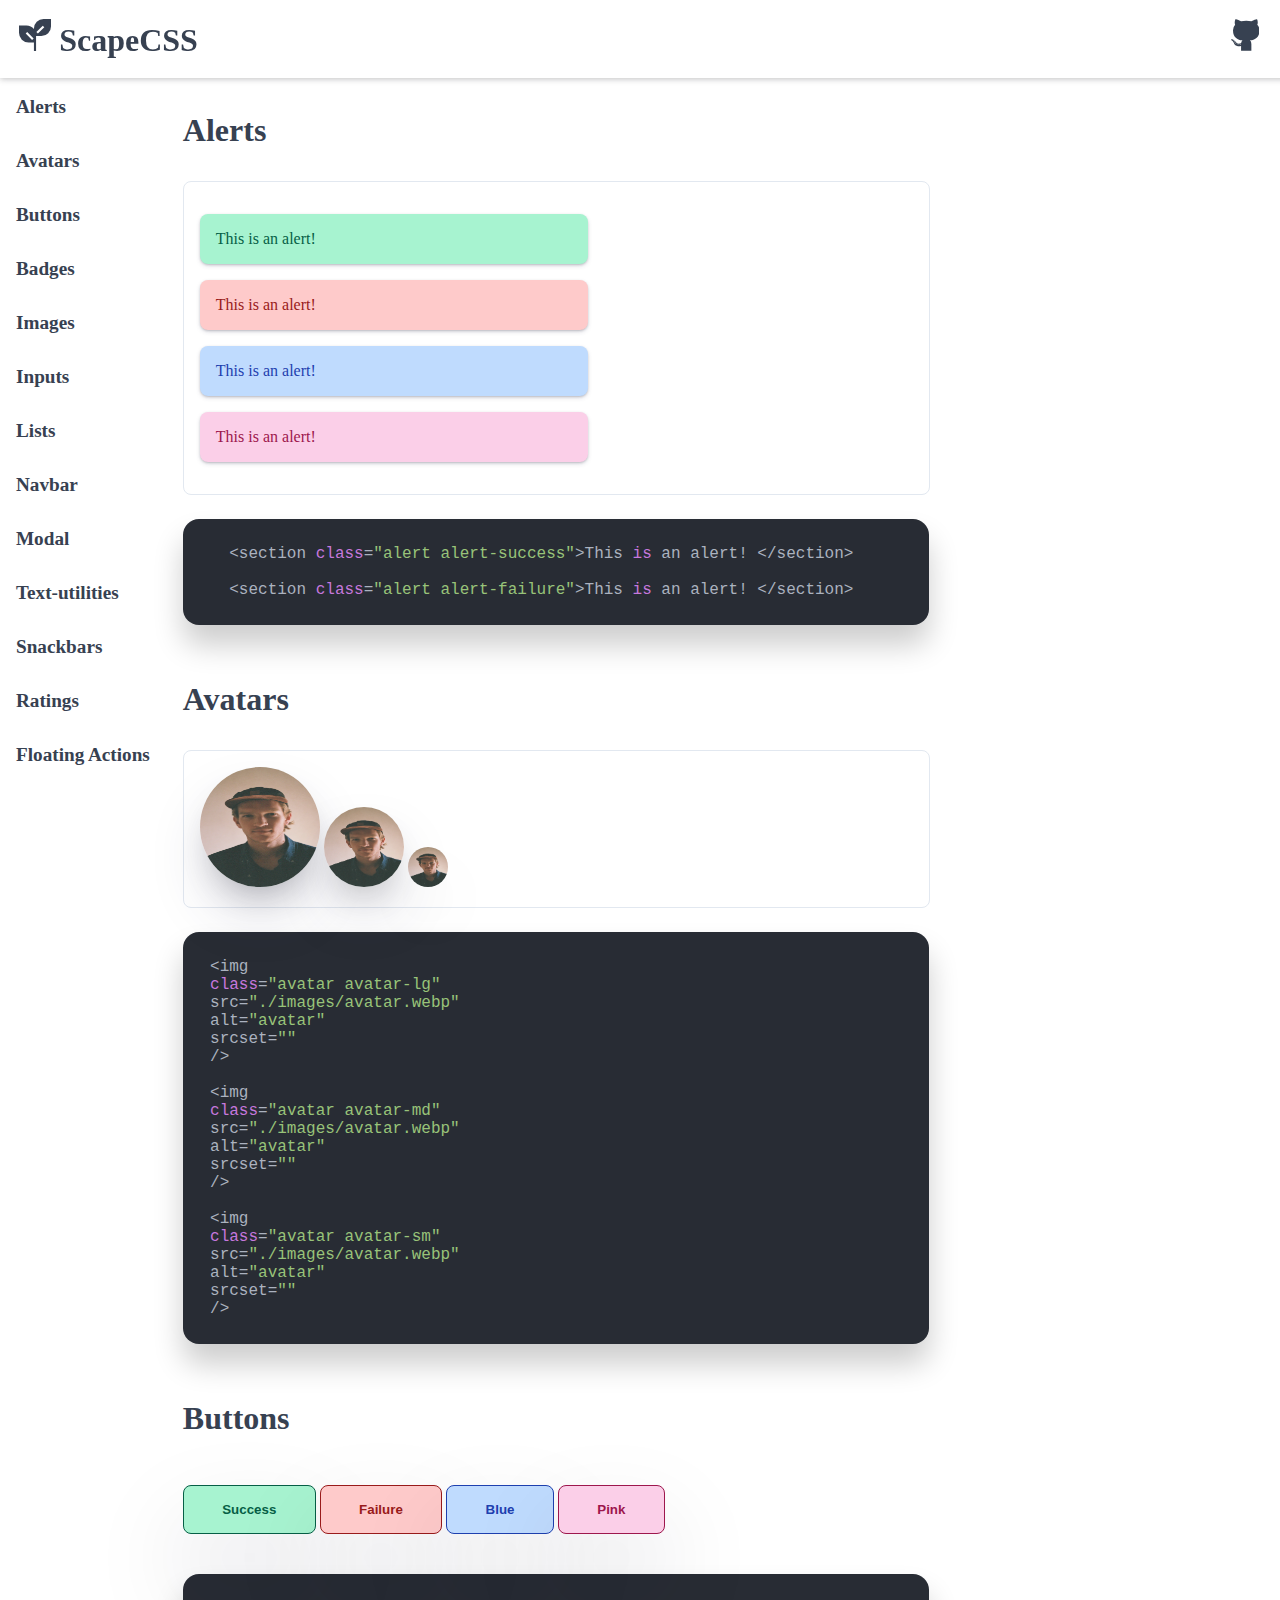
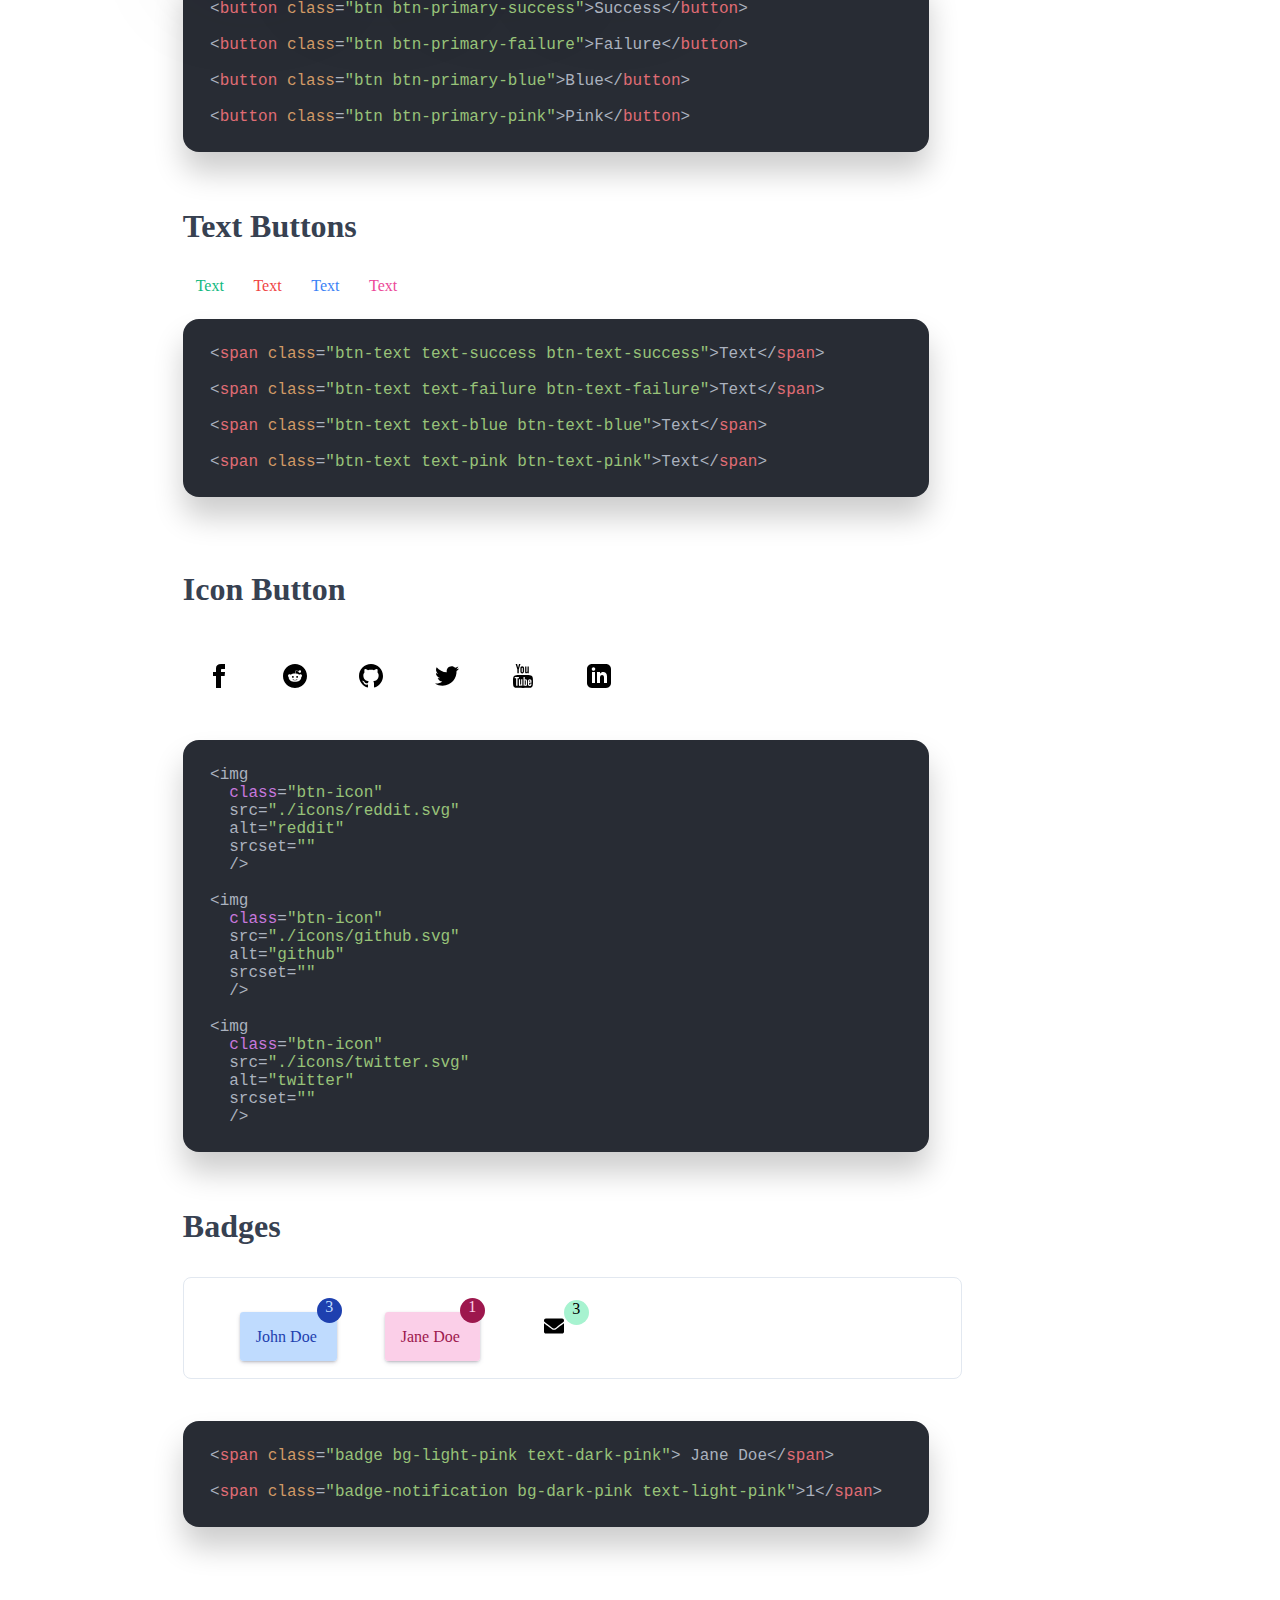
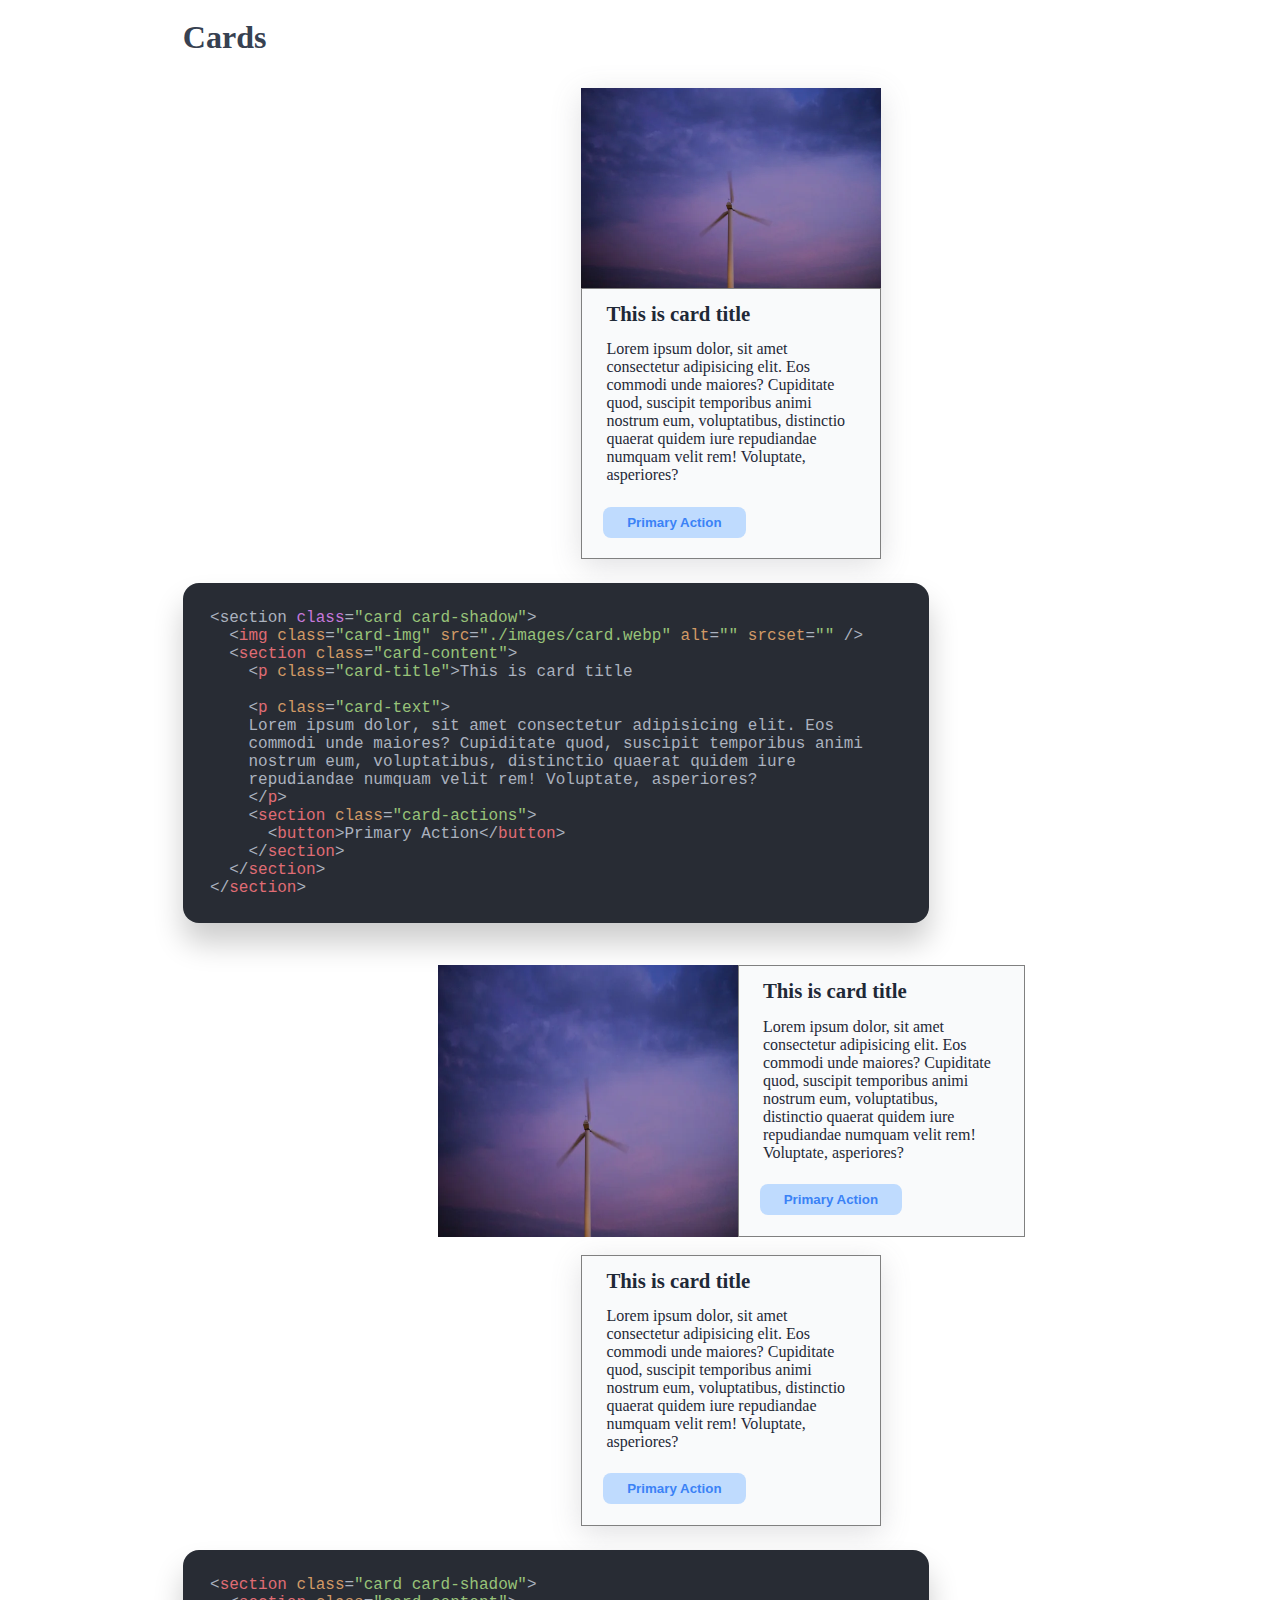
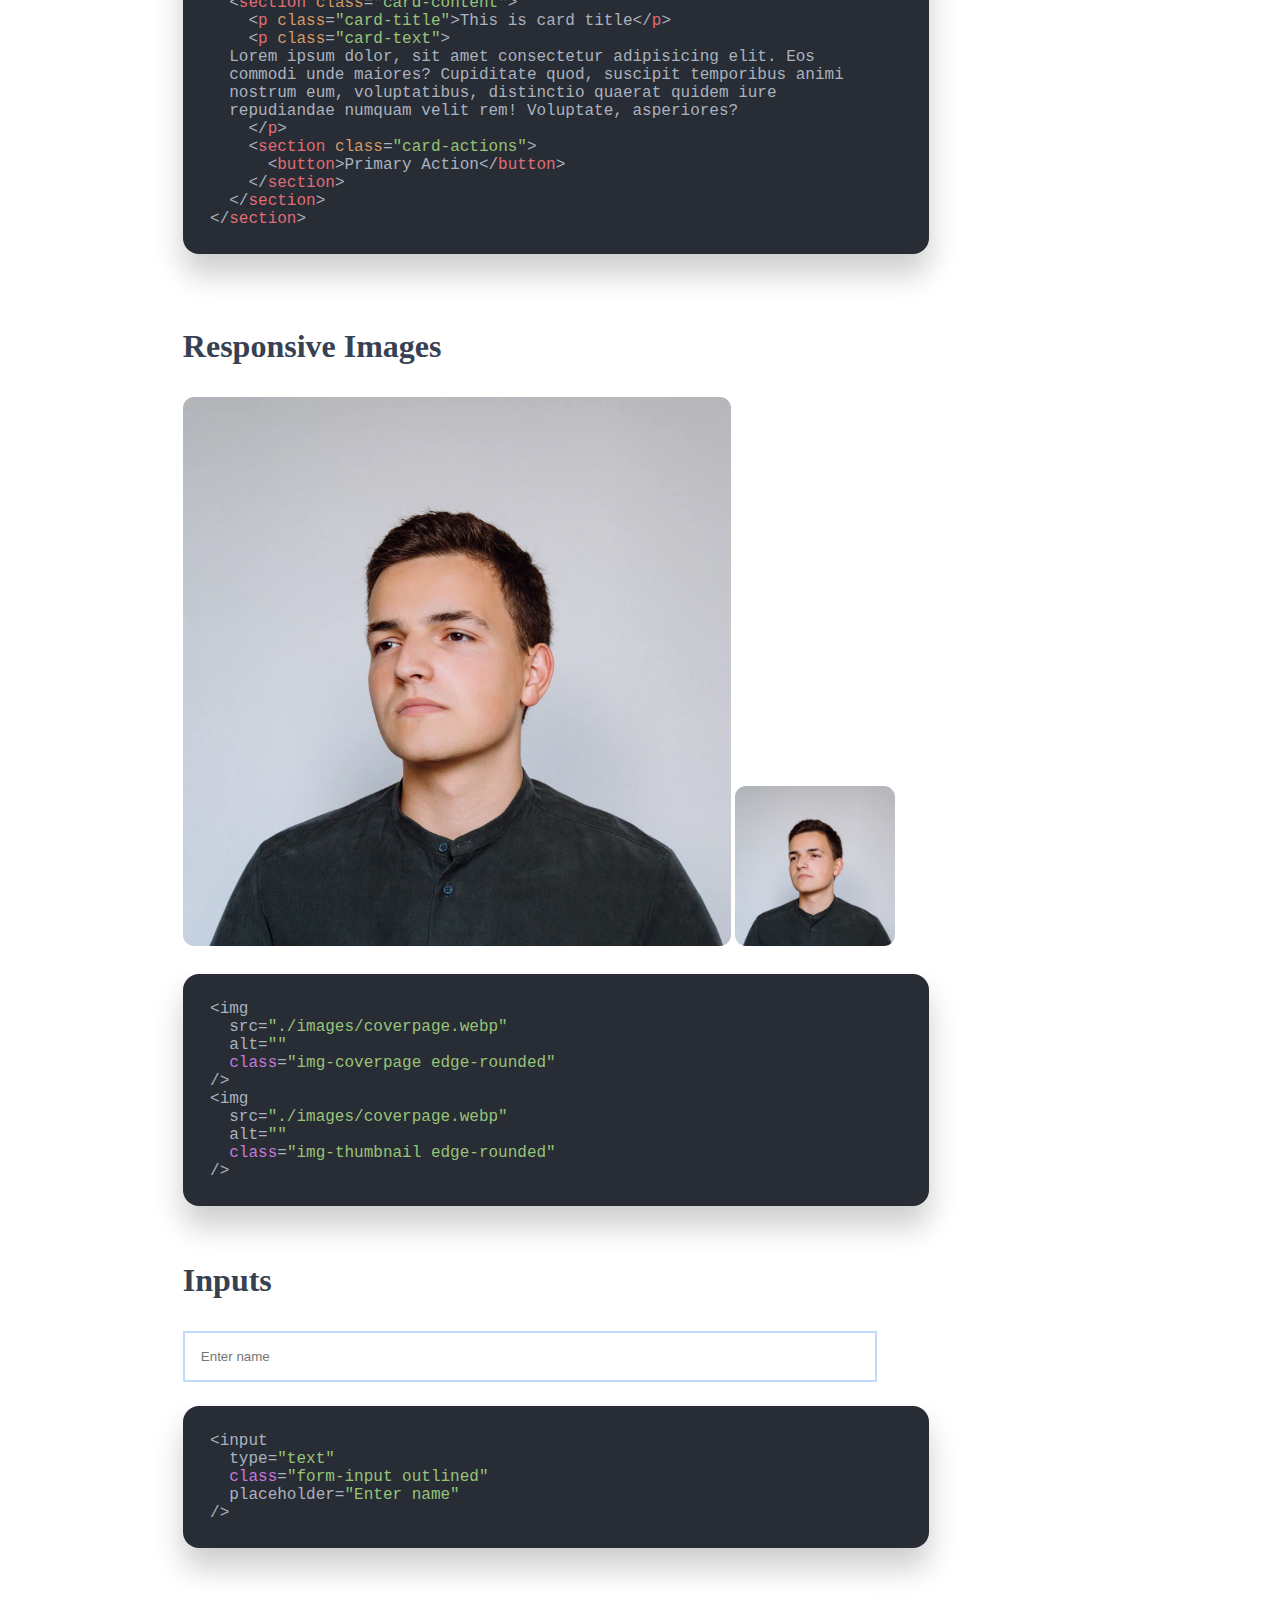
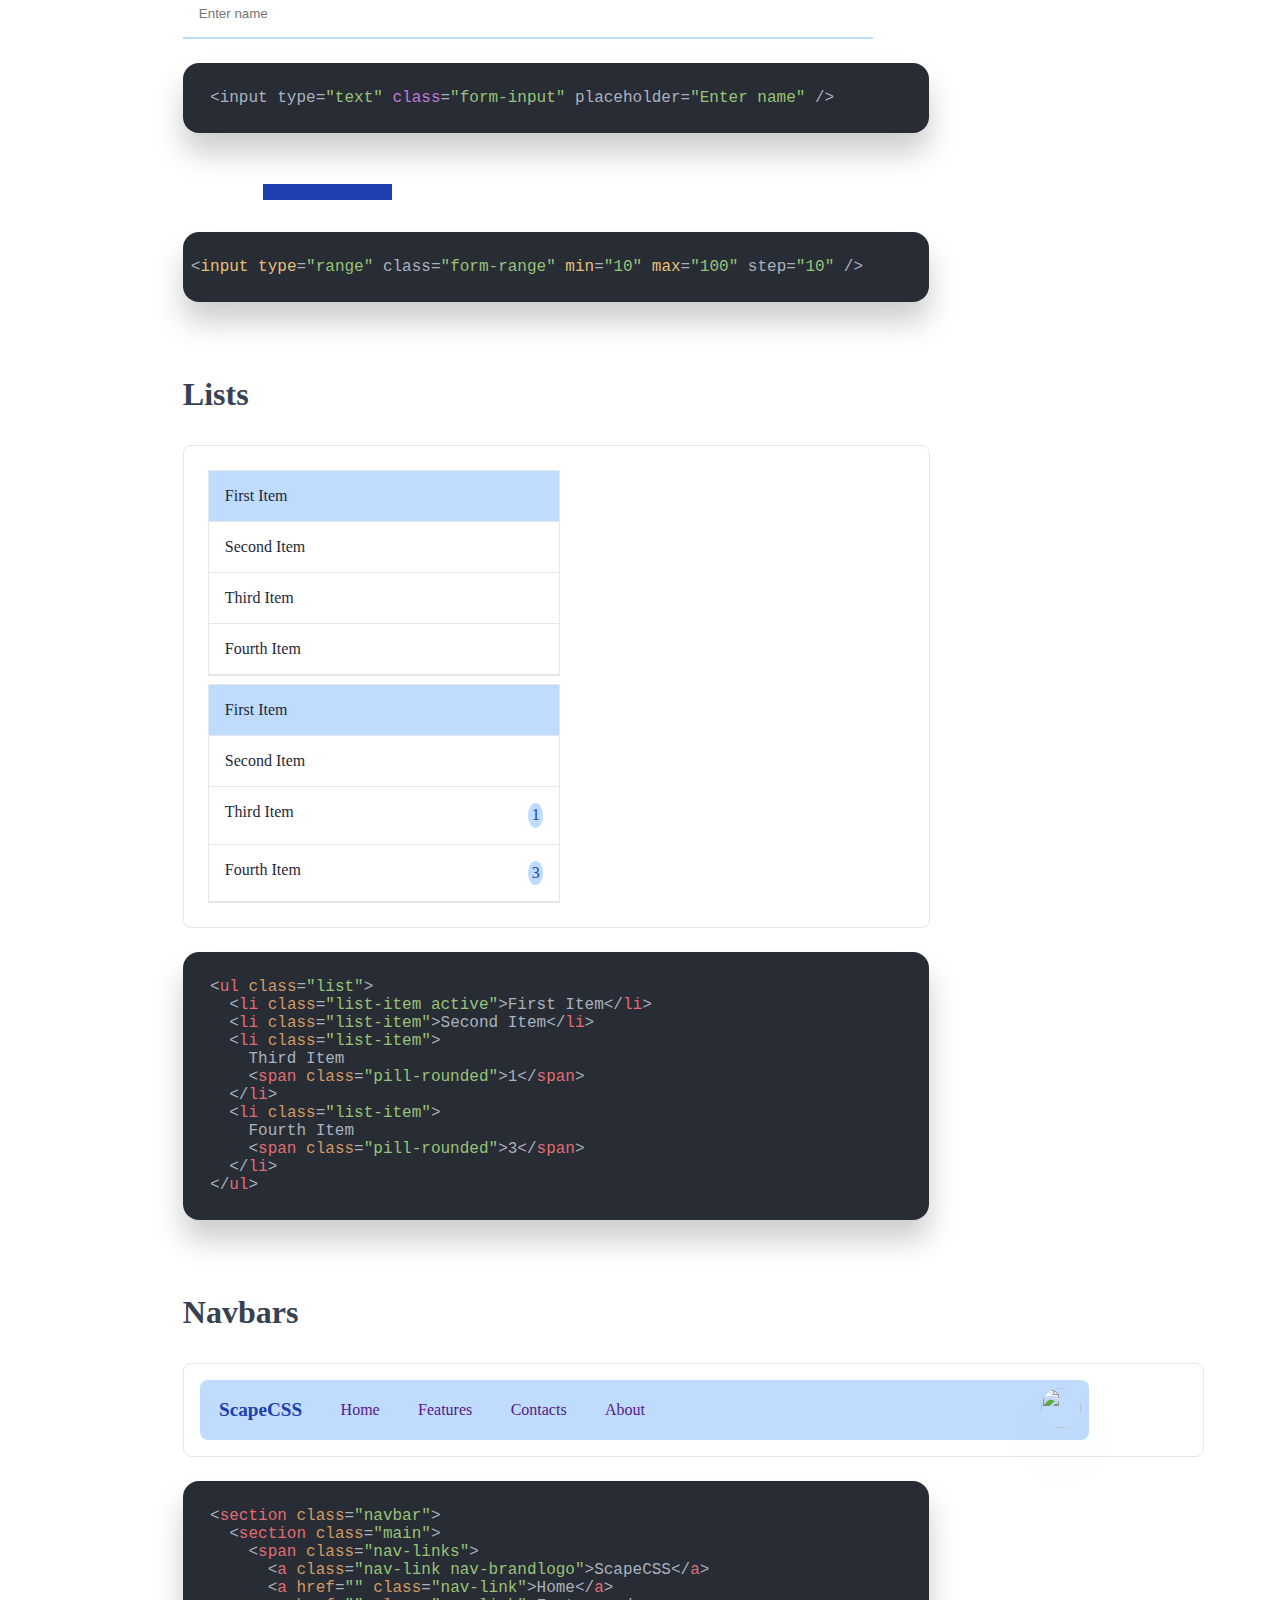
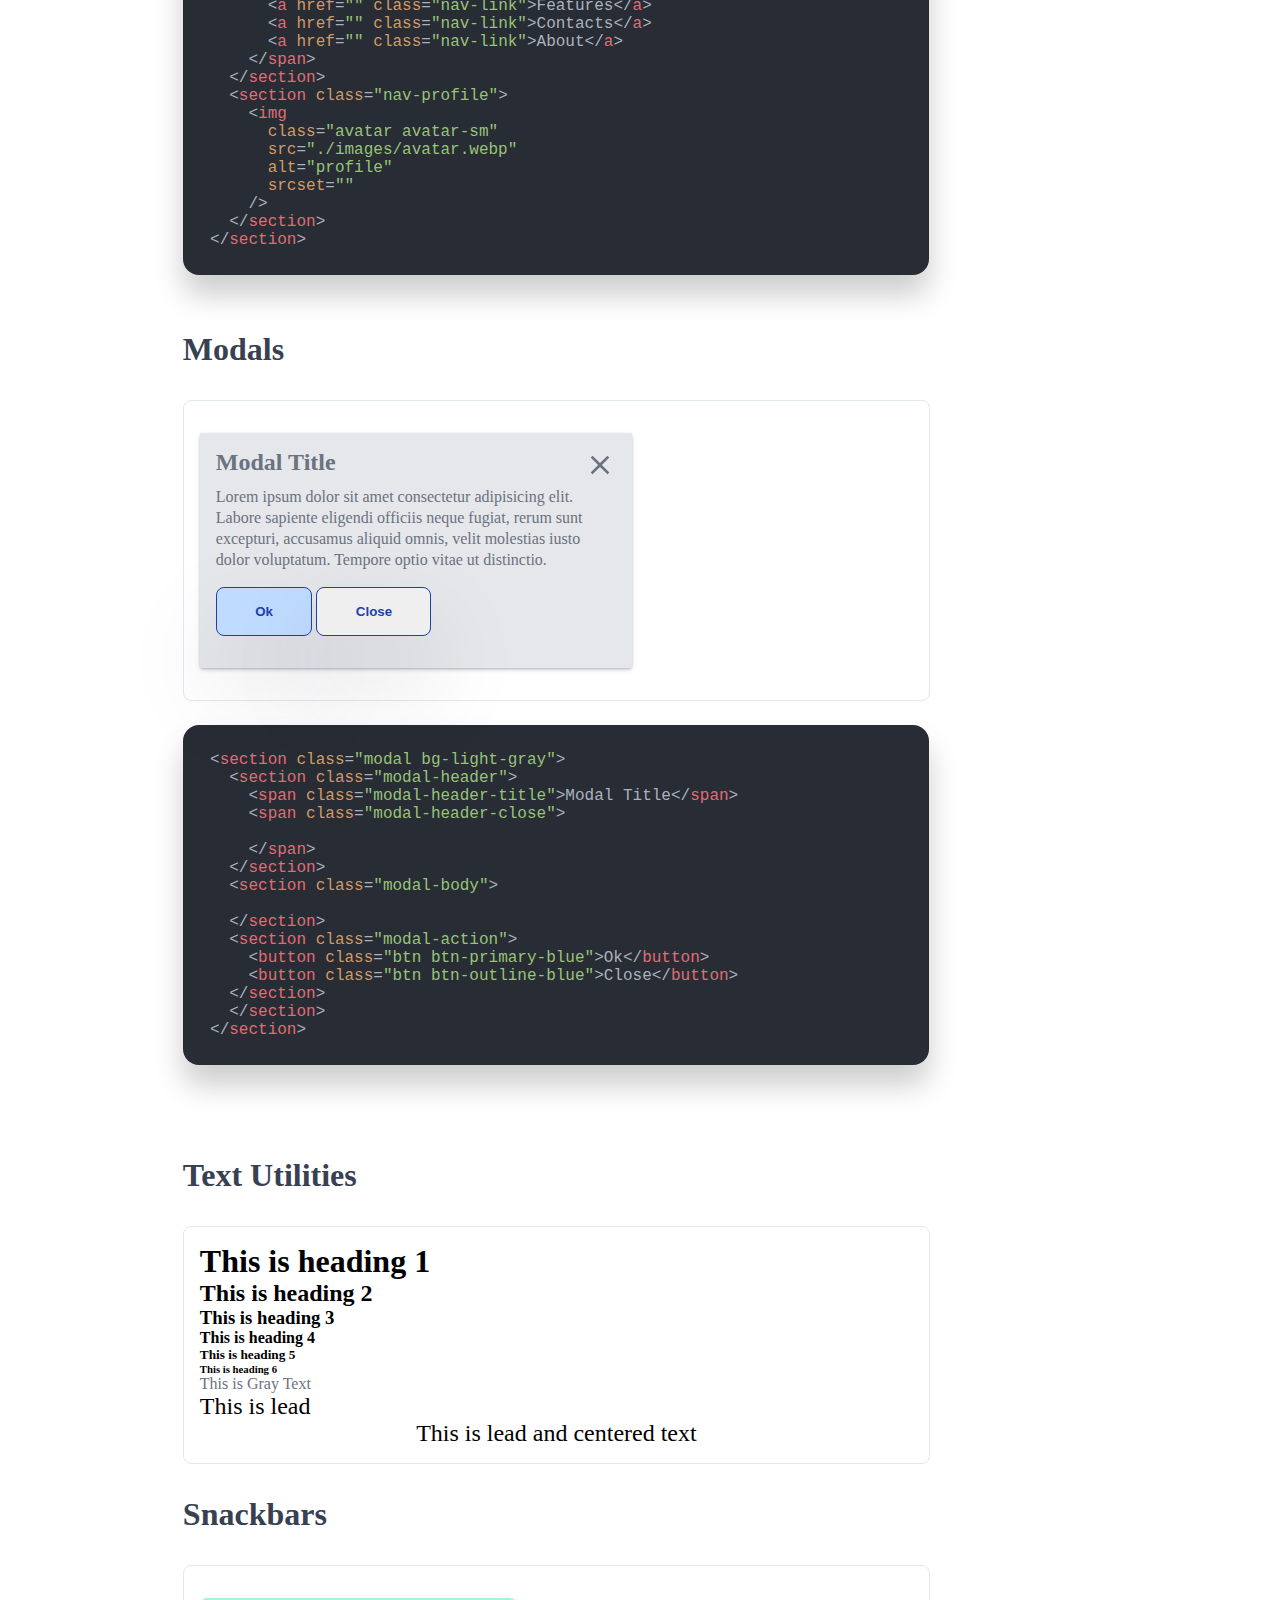
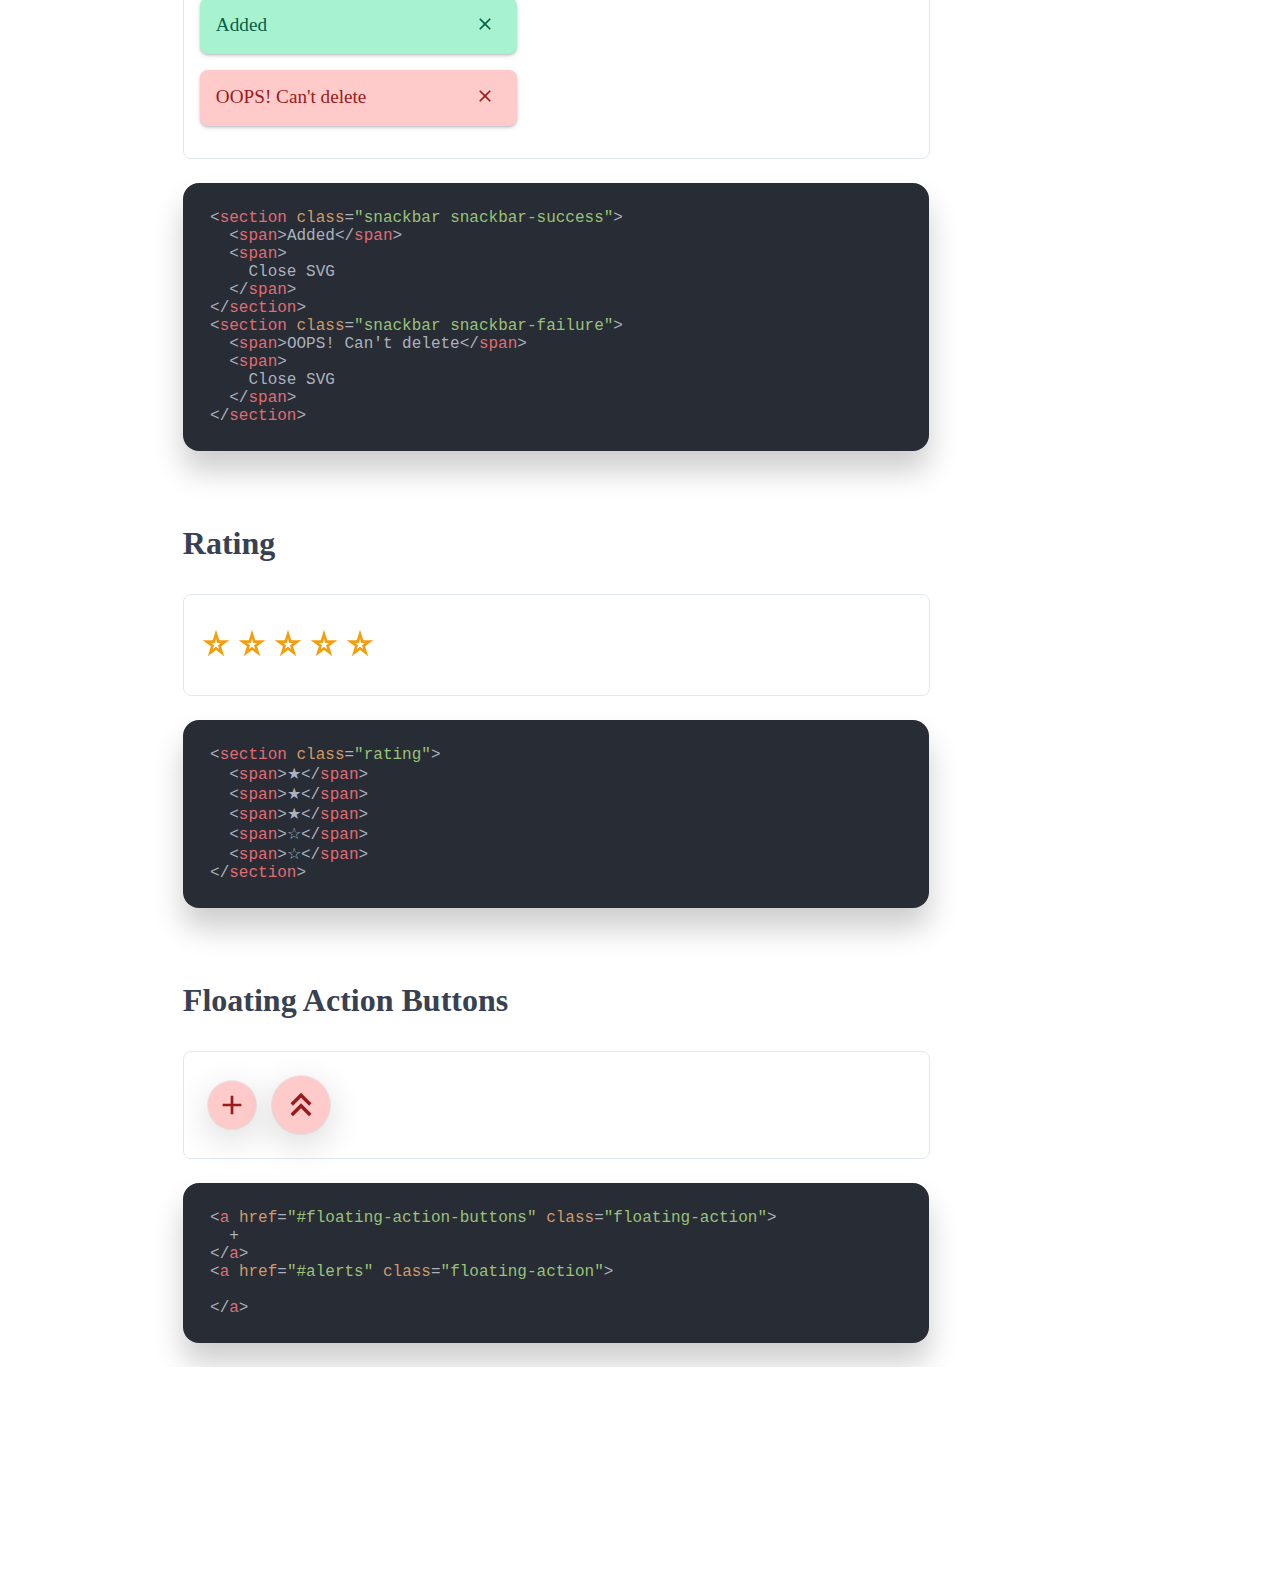
==== commit 8394f07f: "Feat: Added side nav" ====
--- a/index.html
+++ b/index.html
@@ -9,12 +9,18 @@
     <link rel="stylesheet" href="./styles/index.css" />
     <!-- highlight.js -->
     <link rel="stylesheet" href="./styles/atom-one-dark.min.css" />
-
+    <title>
+      <svg xmlns="http://www.w3.org/2000/svg" xmlns:xlink="http://www.w3.org/1999/xlink" aria-hidden="true" role="img" class="iconify iconify--teenyicons" width="32" height="32" preserveAspectRatio="xMidYMid meet" viewBox="0 0 15 15"><g fill="none"><path fill-rule="evenodd" clip-rule="evenodd" d="M7 4.5A4.5 4.5 0 0 1 11.5 0H15v3.5A4.5 4.5 0 0 1 10.5 8H8v7H7v-4H4.5A4.5 4.5 0 0 1 0 6.5V3h3.5c1.414 0 2.675.652 3.5 1.671V4.5zm1.146 1.646l3-3l.708.708l-3 3l-.708-.708zm-2 3.708l-3-3l.708-.708l3 3l-.708.708z" fill="currentColor"></path></g></svg>
+      ScapeCSS
+    </title>
     <style></style>
   </head>
   <body>
     <section class="appbar">
-      <section class="logo">ScapeCSS</section>
+      <section class="logo">
+        <svg xmlns="http://www.w3.org/2000/svg" xmlns:xlink="http://www.w3.org/1999/xlink" aria-hidden="true" role="img" class="iconify iconify--teenyicons" width="32" height="32" preserveAspectRatio="xMidYMid meet" viewBox="0 0 15 15"><g fill="none"><path fill-rule="evenodd" clip-rule="evenodd" d="M7 4.5A4.5 4.5 0 0 1 11.5 0H15v3.5A4.5 4.5 0 0 1 10.5 8H8v7H7v-4H4.5A4.5 4.5 0 0 1 0 6.5V3h3.5c1.414 0 2.675.652 3.5 1.671V4.5zm1.146 1.646l3-3l.708.708l-3 3l-.708-.708zm-2 3.708l-3-3l.708-.708l3 3l-.708.708z" fill="currentColor"></path></g></svg>
+        ScapeCSS
+      </section>
       <section class="repo">
         <svg
           xmlns="http://www.w3.org/2000/svg"
@@ -273,9 +279,9 @@
           <section class="snippet">
             <pre>
               <code>
-  &lt;span class="badge bg-light-pink text-dark-pink"> Jane Doe
-  &lt;span class="badge-notification bg-dark-pink text-light-pink"
-  >1&lt;/span > &lt;/span>
+  &lt;span class="badge bg-light-pink text-dark-pink"> Jane Doe&lt;/span>
+  
+  &lt;span class="badge-notification bg-dark-pink text-light-pink">1&lt;/span> 
               </code>
             </pre>
           </section>
@@ -476,7 +482,7 @@
 
         <!-- lists -->
         <h2 class="headings">Lists</h2>
-        <section id="lists">
+        <section id="lists" class="doc-outline">
 
           <ul class="list">
             <li class="list-item active">First Item</li>
@@ -519,7 +525,7 @@
 
         <!-- navigation bars -->
         <h2 class="headings">Navbars</h2>
-        <section id="navigations">
+        <section id="navigations" class="doc-outline" style="max-width: 90%">
 
           <section class="navbar">
             <section class="main">
@@ -571,8 +577,7 @@
 
         <!-- modals -->
         <h2 class="headings">Modals</h2>
-        <section id="modals">
-
+        <section id="modals" class="doc-outline">
           <section class="modal bg-light-gray">
             <section class="modal-header">
               <span class="modal-header-title">Modal Title</span>
@@ -607,7 +612,7 @@
             </section>
           </section>
         </section>  
-            <!-- modal snippet -->
+          <!-- modal snippet -->
           <section class="snippet">
             <pre><code>
   &lt;section class="modal bg-light-gray">
@@ -633,7 +638,7 @@
 
         <!-- text utilities -->
         <h2 class="headings">Text Utilities</h2>
-        <section id="text-utilities">
+        <section id="text-utilities" class="doc-outline">
           <h1>This is heading 1</h1>
           <h2>This is heading 2</h2>
           <h3>This is heading 3</h3>
@@ -649,7 +654,7 @@
 
         <!-- snackbars  -->
         <h2 class="headings">Snackbars</h2>
-        <section id="snackbars">
+        <section id="snackbars" class="doc-outline">
           <section class="snackbar snackbar-success">
             <span>Added</span>
             <span>
@@ -714,7 +719,7 @@
 
         <!-- ratings -->
         <h2 class="headings">Rating</h2>
-        <section id="ratings">
+        <section id="ratings" class="doc-outline">
           <section class="rating">
             <span class="filled">
               <svg
@@ -827,6 +832,7 @@
         <h2 class="headings">Floating Action Buttons</h2>
         <section
         id="floating-action-buttons"
+        class="doc-outline"
         style="display: flex; align-items: center"
         >
           <a href="#floating-action-buttons" class="floating-action">
--- a/styles/components.css
+++ b/styles/components.css
@@ -268,6 +268,7 @@
   border-radius: 0.2rem;
   box-shadow: rgba(50, 50, 93, 0.25) 0px 2px 5px -1px,
     rgba(0, 0, 0, 0.3) 0px 1px 3px -1px;
+  cursor: pointer;
 }
 .badge-blue {
   background-color: var(--blue-light);
@@ -471,6 +472,7 @@
   background-color: var(--blue-light);
   color: var(--blue-dark);
   border-radius: 0.5rem;
+  max-width: 90%;
 }
 
 .nav-brandlogo {
@@ -506,7 +508,8 @@
   display: flex;
   flex-direction: column;
   max-width: min(400px, 70%);
-  margin: 1rem auto;
+  margin-top: 1rem;
+  margin-bottom: 1rem;
   /* background-color: var(--gray-50); */
   color: var(--gray);
   padding: 1rem;
@@ -563,7 +566,8 @@
 
 .rating {
   max-width: min(400px, 40%);
-  margin: 1rem auto;
+  margin-top: 1rem;
+  margin-bottom: 1rem;
   color: var(--yellow);
 }
 
--- a/styles/index.css
+++ b/styles/index.css
@@ -37,16 +37,21 @@
   /* box-shadow: rgba(33, 35, 38, 0.1) 0px 12px 10px -10px; */
 }
 .side-nav {
-  max-height: 100%;
+  height: 100%;
 }
+
+.main {
+  margin-left: ;
+}
+
 .components {
   display: flex;
   flex-direction: column;
 }
 
 .components > a {
-  padding: 1rem;
-  margin: 1rem;
+  padding: 0.5rem;
+  margin: 0.5rem;
   display: inline;
   text-decoration: none;
   color: var(--gray-600);
@@ -55,7 +60,7 @@
 }
 .components > a:hover {
   background-color: #dbff4d;
-  border-radius: 0.5rem;
+  border-radius: 0.2rem;
   color: var(--gray-600);
   box-shadow: rgba(33, 35, 38, 0.1) 0px 12px 10px -10px;
 }
@@ -66,6 +71,9 @@
   cursor: pointer;
 }
 
+.logo > svg > path {
+  color: #cf0;
+}
 .repo {
   cursor: pointer;
   padding-right: 2.5rem;
@@ -92,7 +100,7 @@
 
 .doc-outline {
   padding: 1rem;
-  border: 1px solid gray;
+  border: 1px solid #e2e8f0;
   border-radius: 0.5rem;
   max-width: 65%;
 }
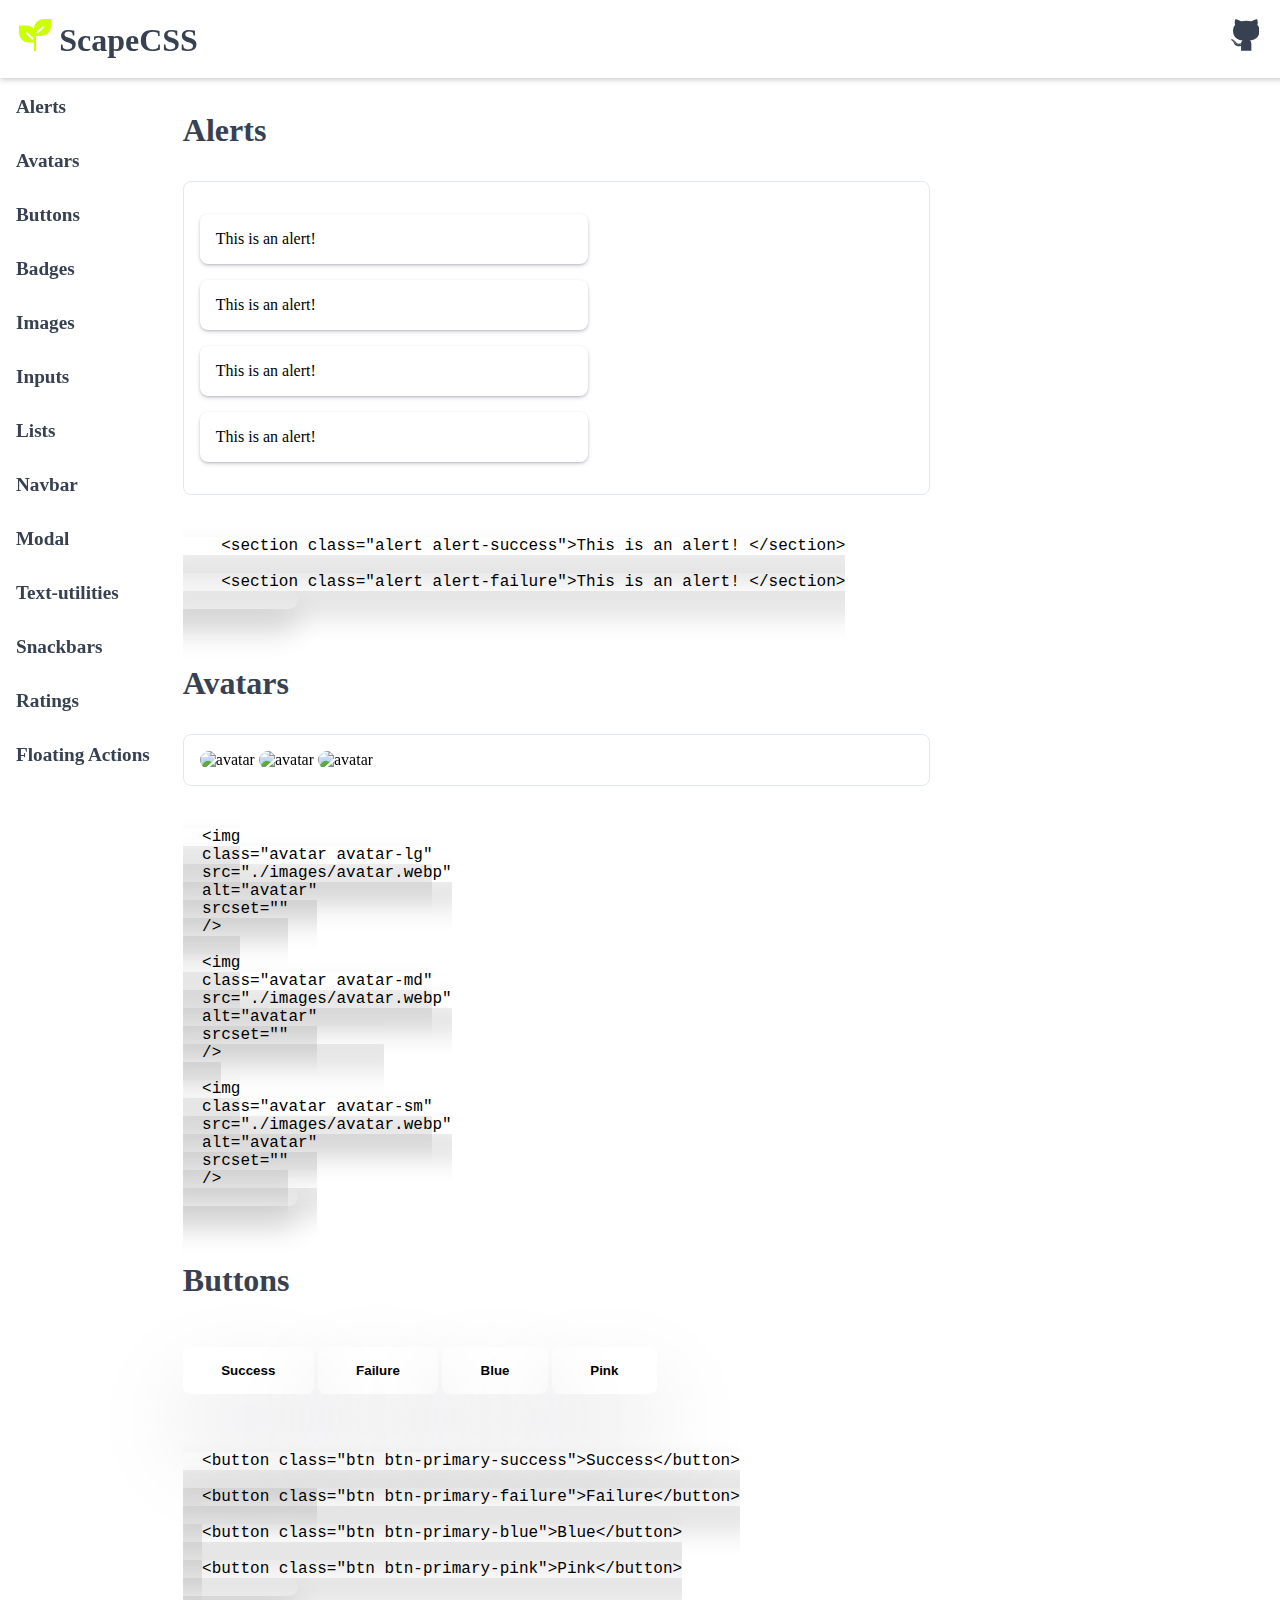
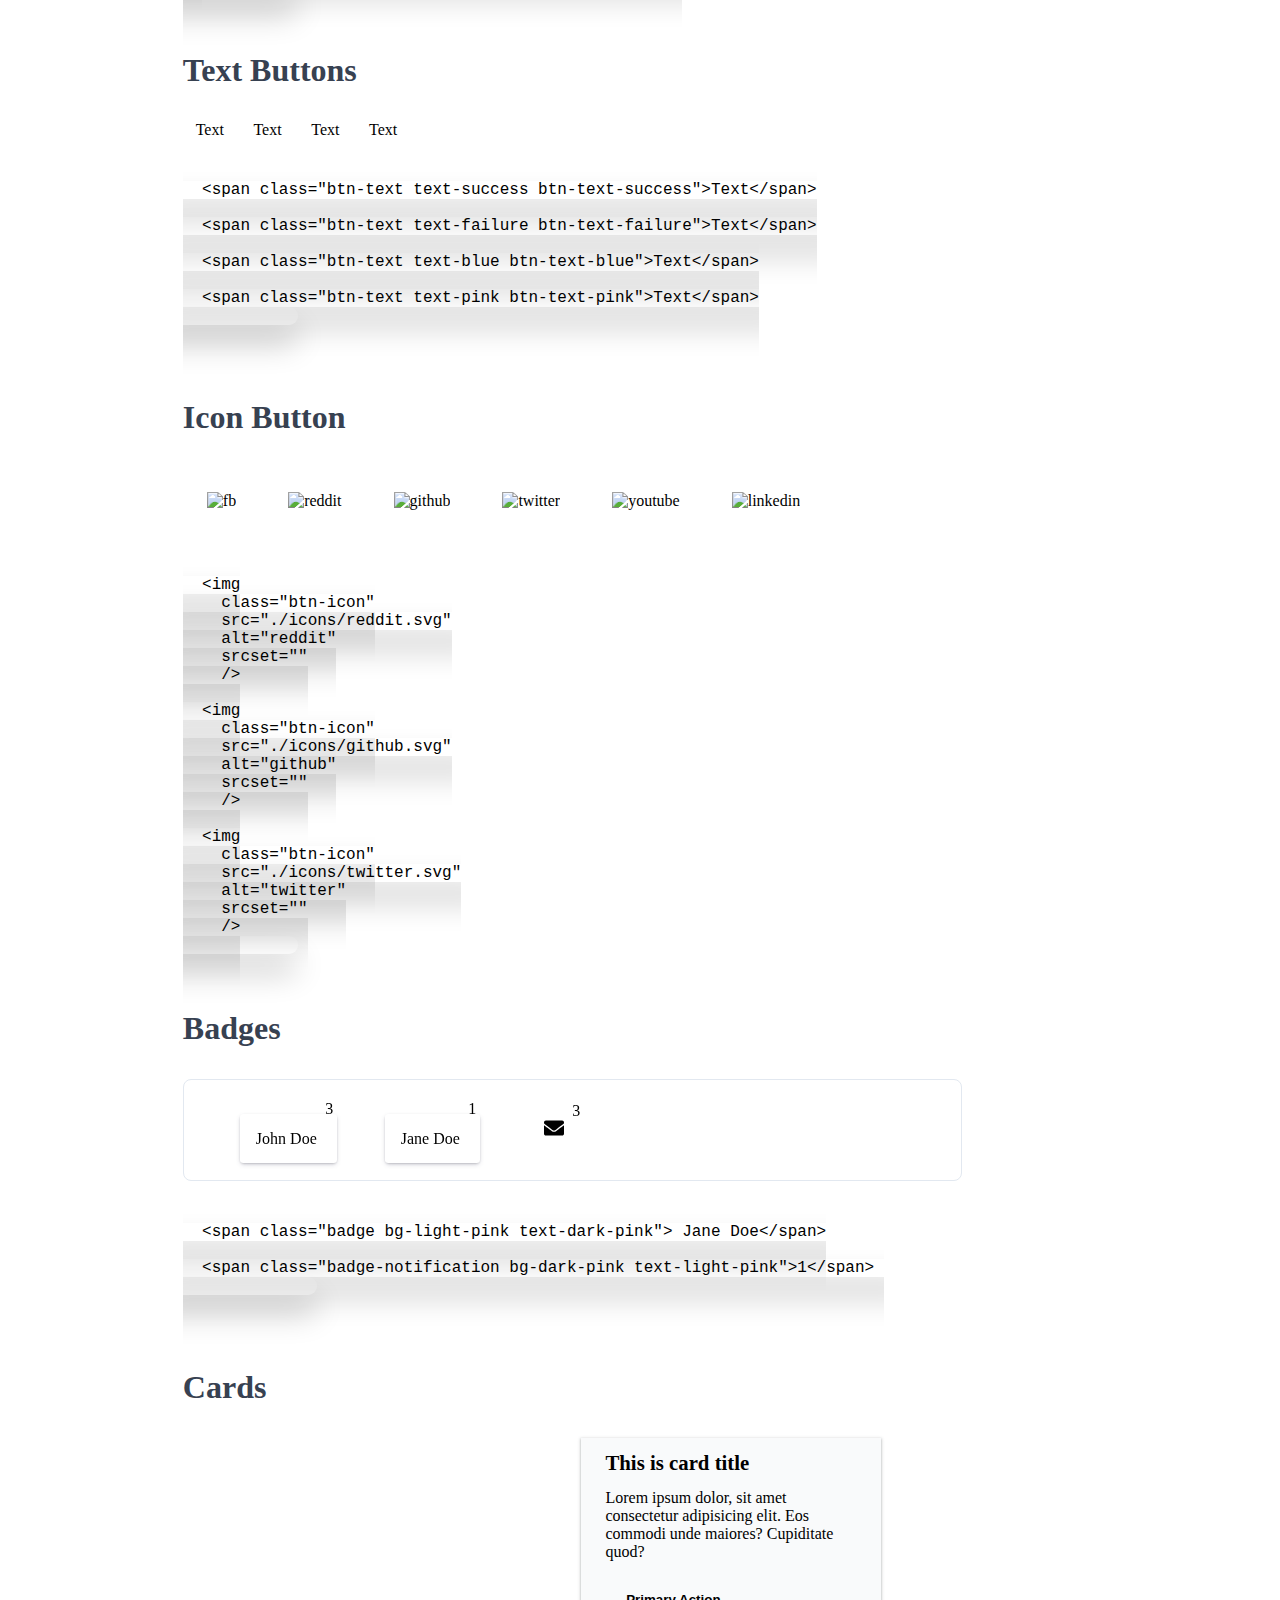
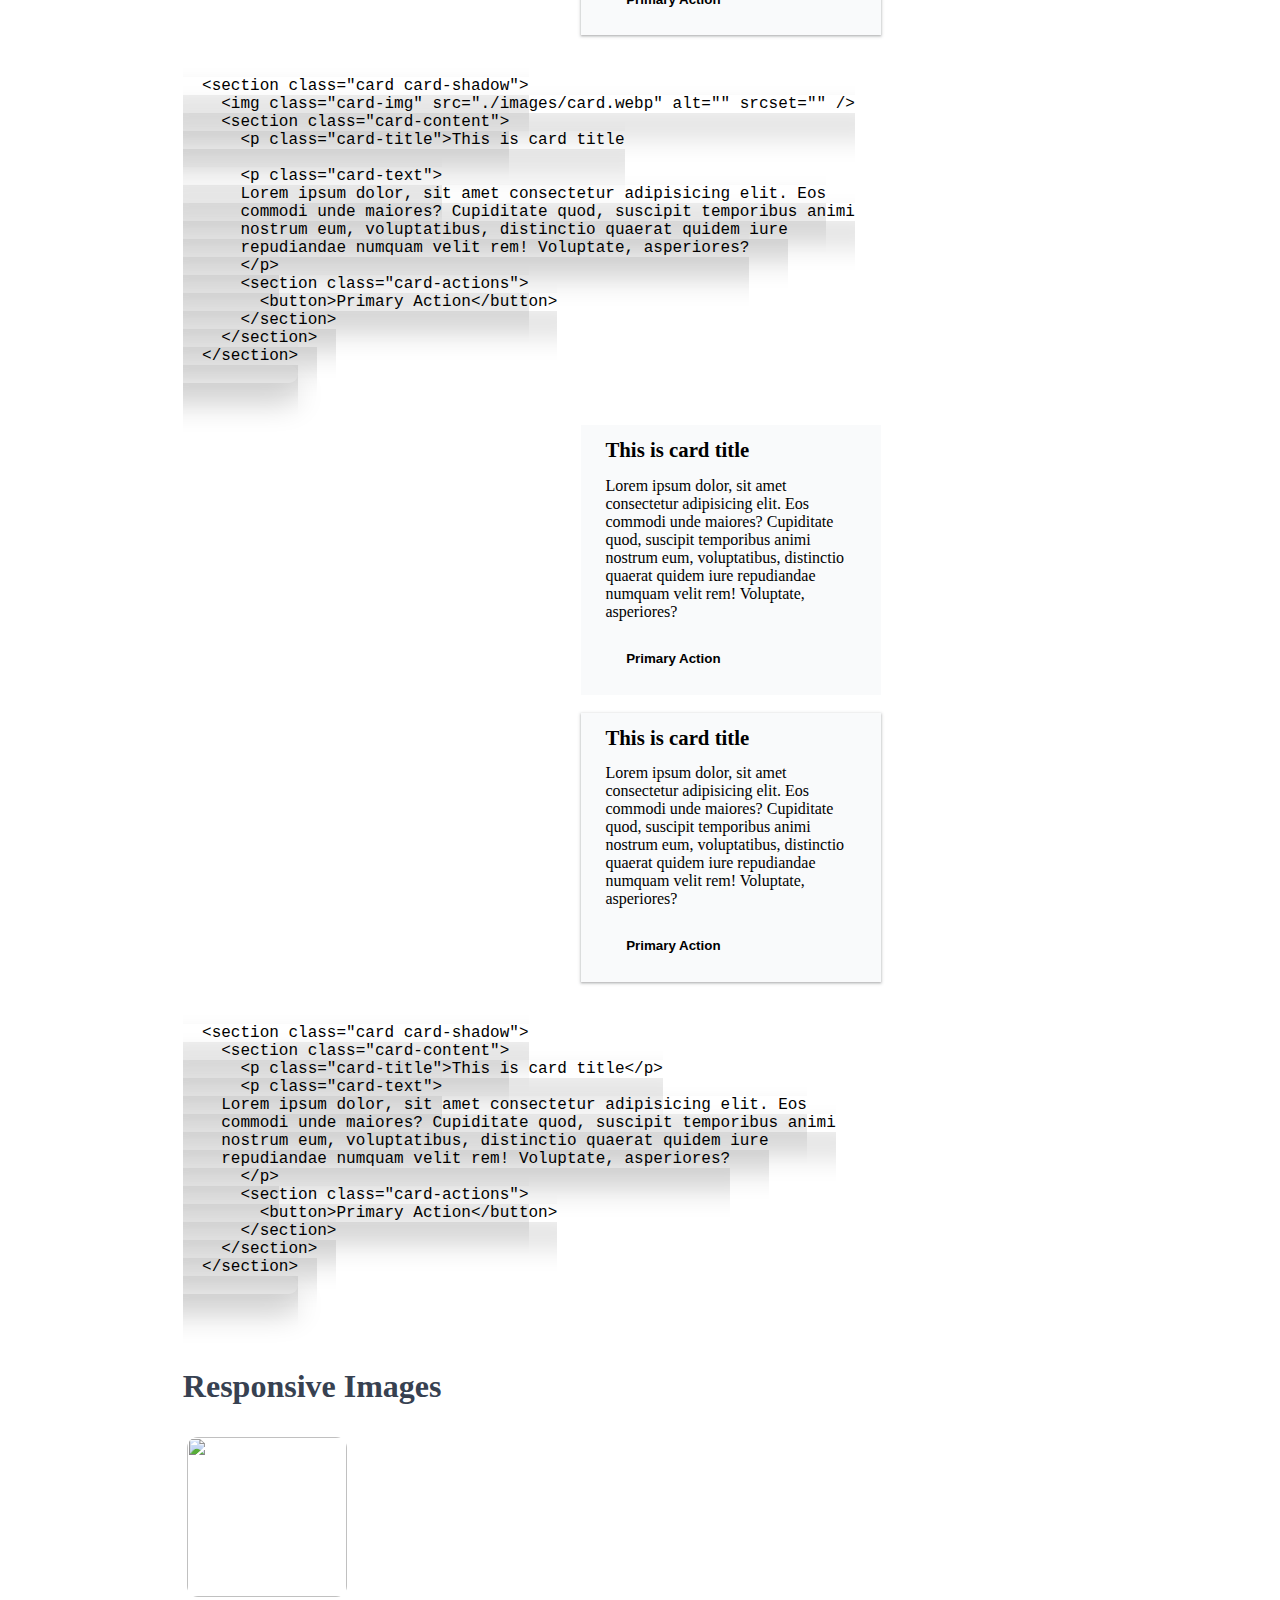
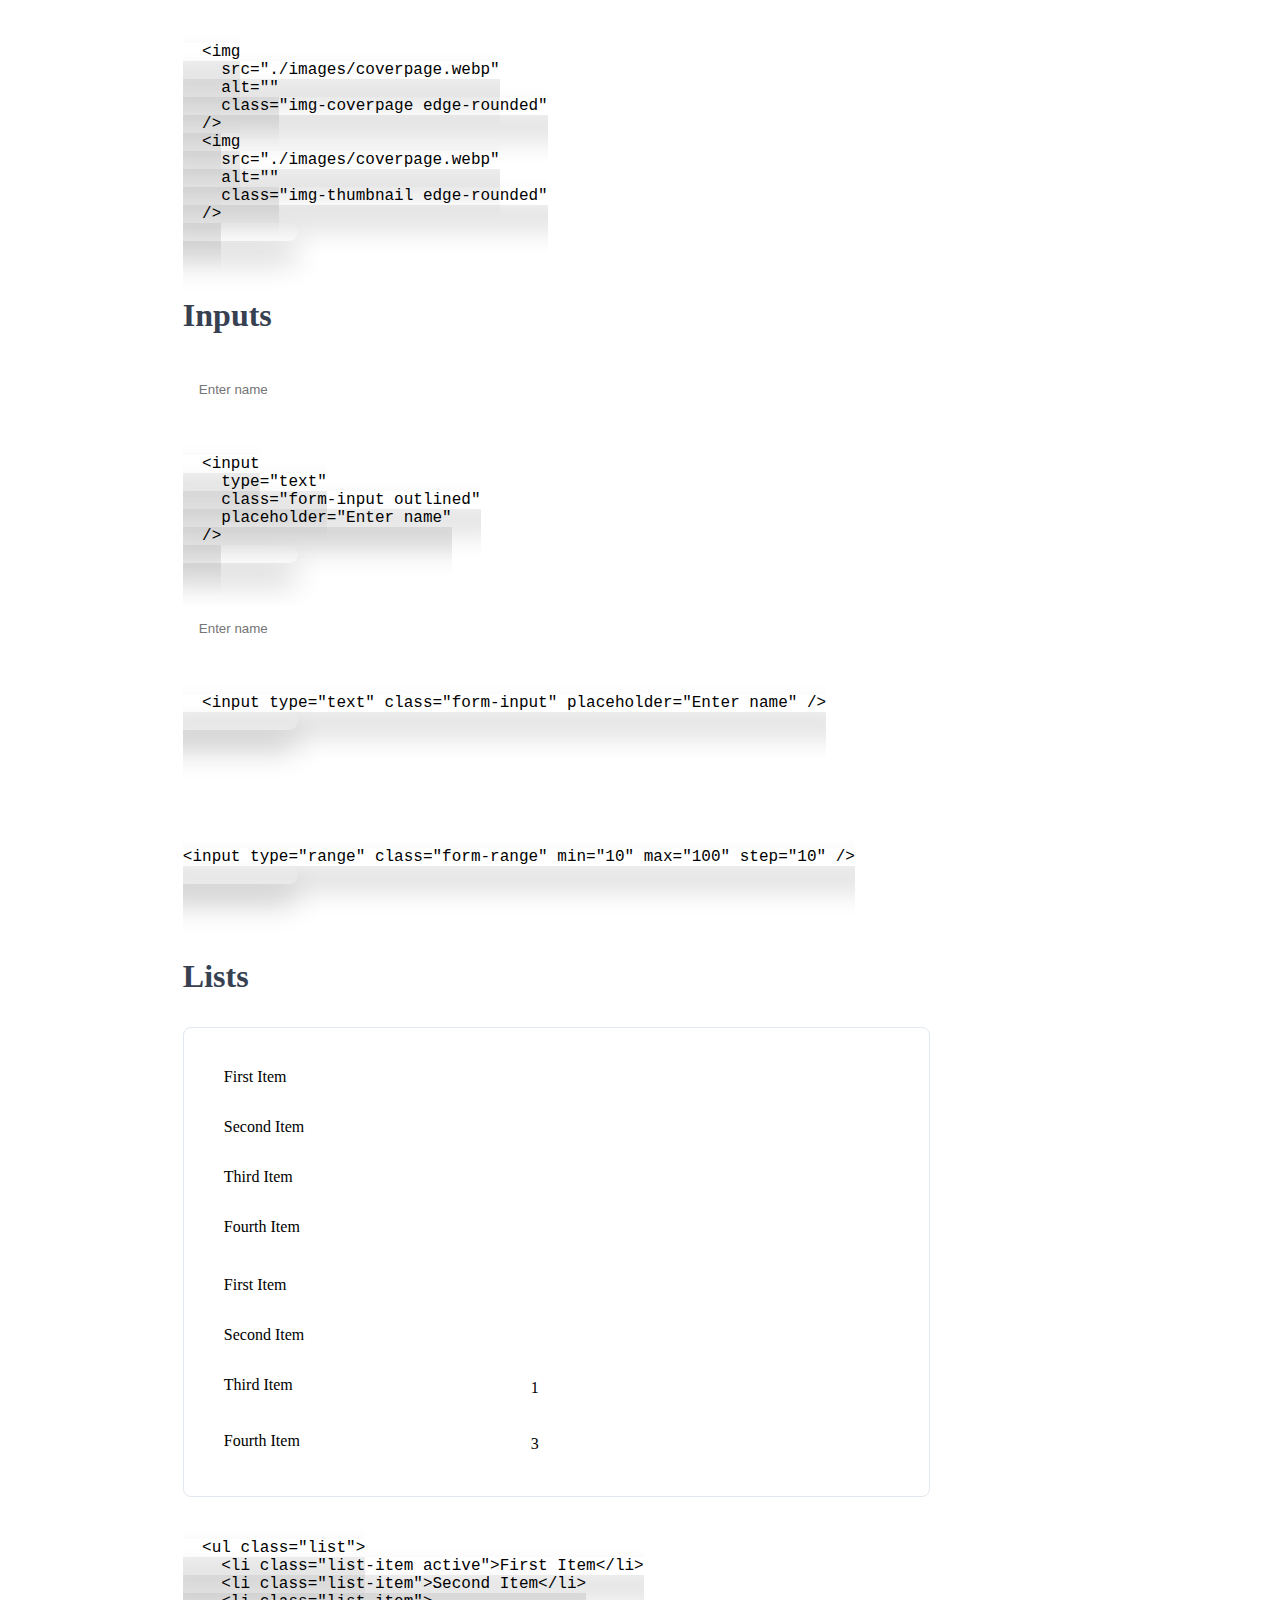
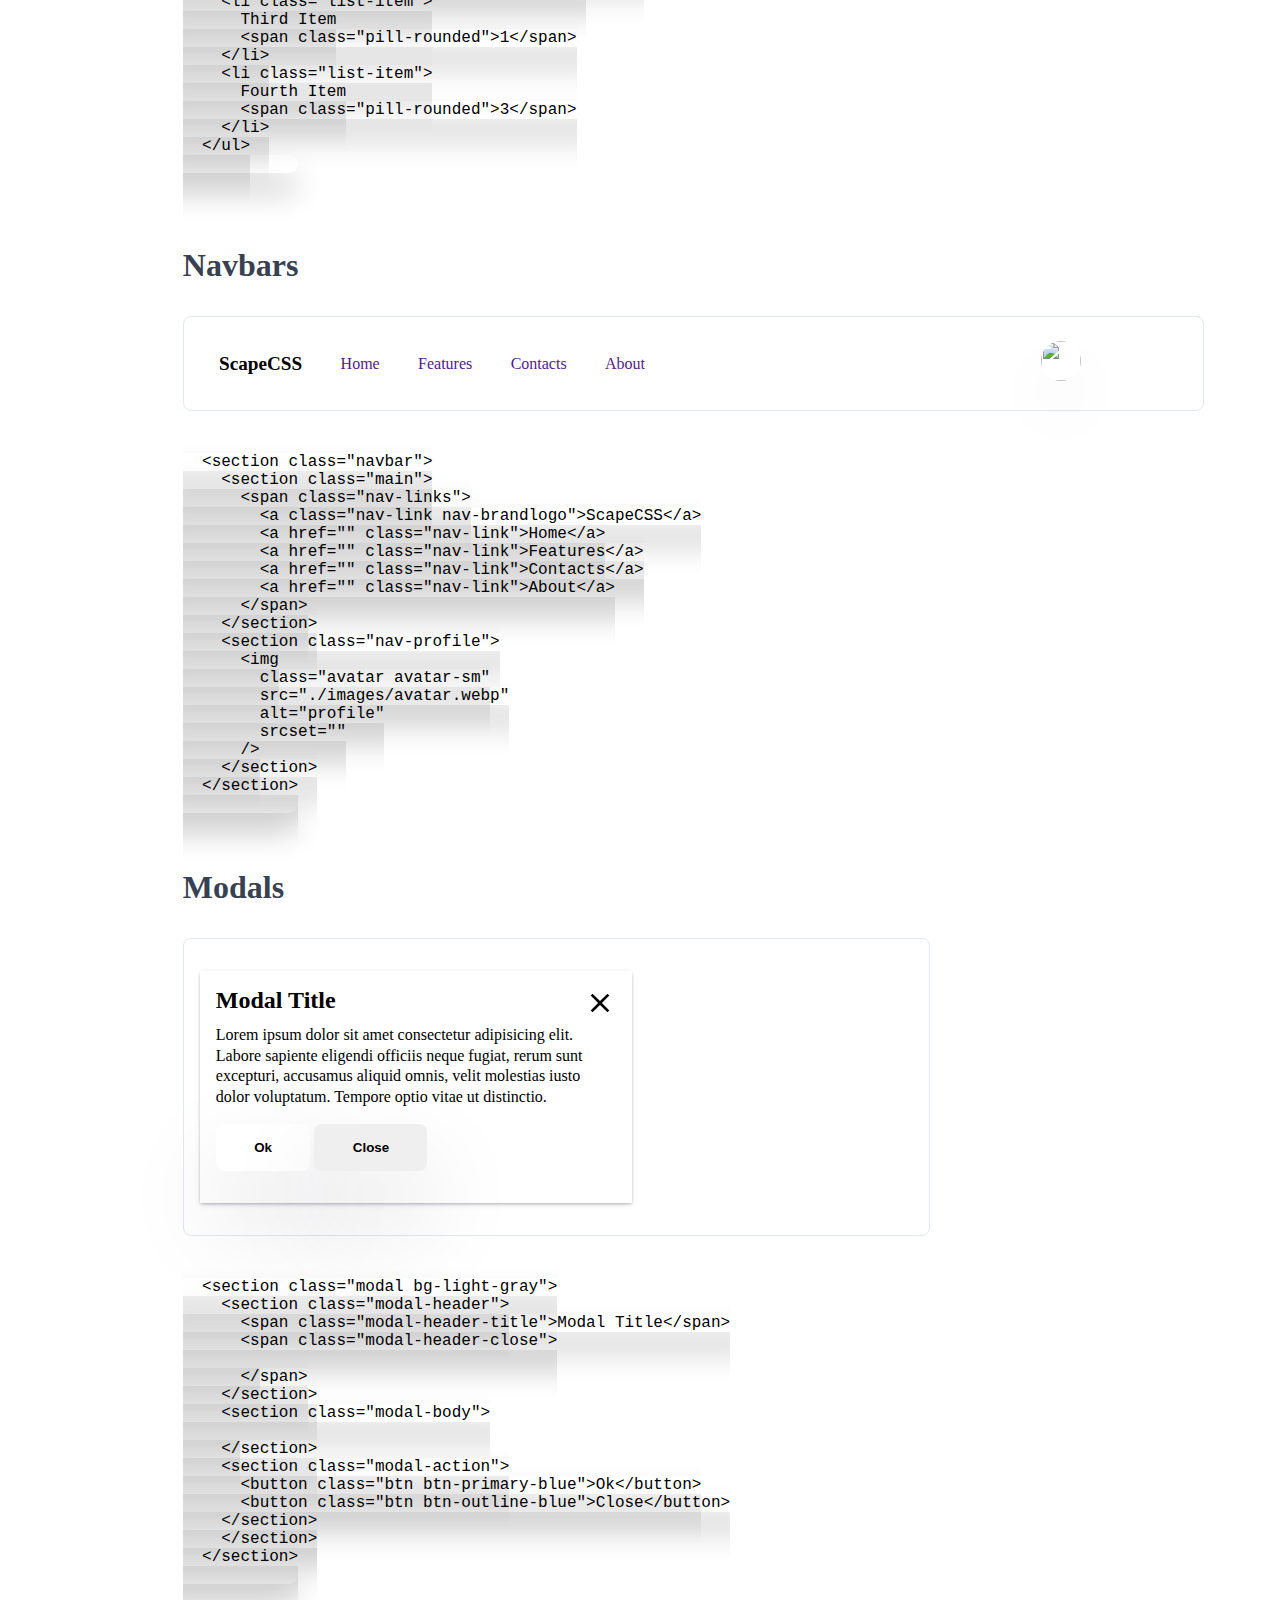
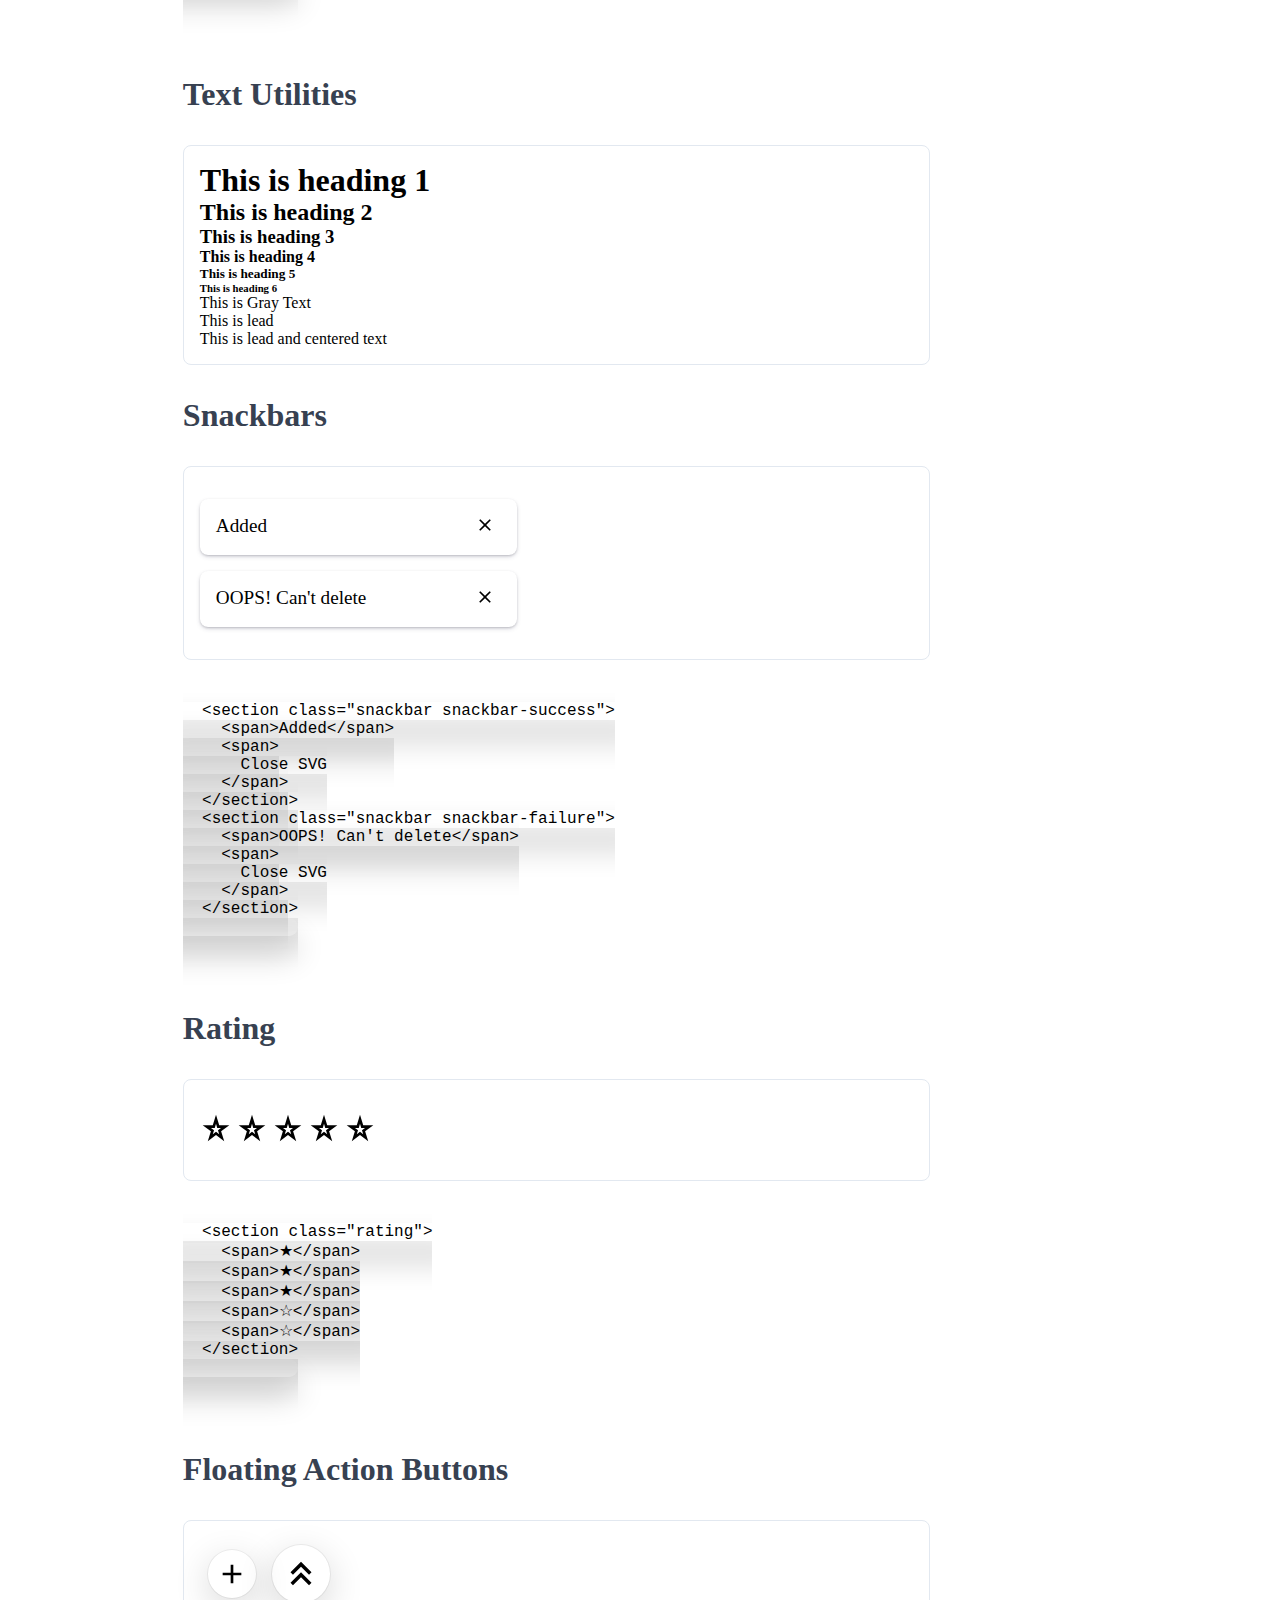
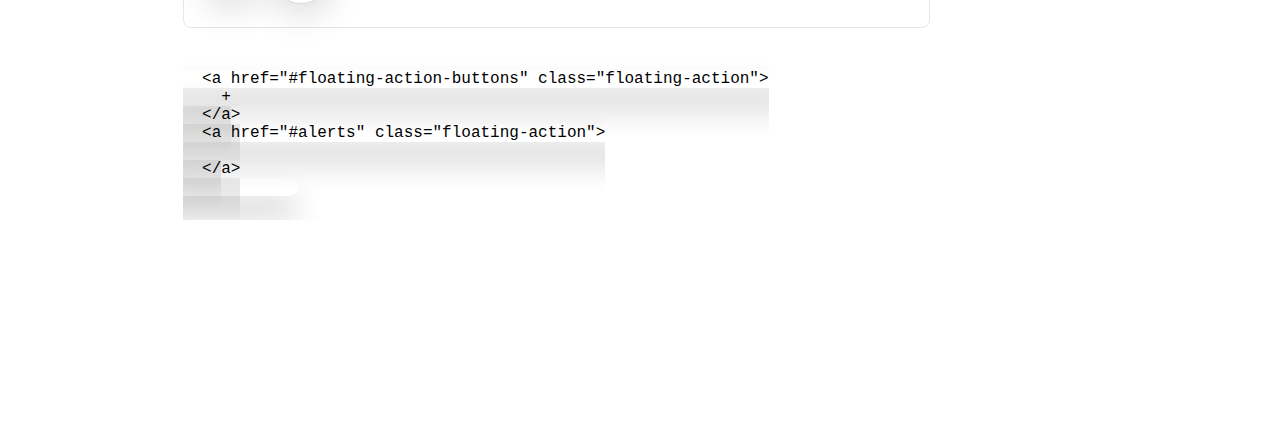
==== commit d35b9d60: "Fixed: Card Shadow" ====
--- a/index.html
+++ b/index.html
@@ -7,10 +7,10 @@
     <link rel="stylesheet" href="./styles/utilities.css" />
     <link rel="stylesheet" href="./styles/components.css" />
     <link rel="stylesheet" href="./styles/index.css" />
+    <link rel="shortcut icon" href="./images/TeenyiconsPlantSolid.svg" type="image/x-icon">
     <!-- highlight.js -->
     <link rel="stylesheet" href="./styles/atom-one-dark.min.css" />
     <title>
-      <svg xmlns="http://www.w3.org/2000/svg" xmlns:xlink="http://www.w3.org/1999/xlink" aria-hidden="true" role="img" class="iconify iconify--teenyicons" width="32" height="32" preserveAspectRatio="xMidYMid meet" viewBox="0 0 15 15"><g fill="none"><path fill-rule="evenodd" clip-rule="evenodd" d="M7 4.5A4.5 4.5 0 0 1 11.5 0H15v3.5A4.5 4.5 0 0 1 10.5 8H8v7H7v-4H4.5A4.5 4.5 0 0 1 0 6.5V3h3.5c1.414 0 2.675.652 3.5 1.671V4.5zm1.146 1.646l3-3l.708.708l-3 3l-.708-.708zm-2 3.708l-3-3l.708-.708l3 3l-.708.708z" fill="currentColor"></path></g></svg>
       ScapeCSS
     </title>
     <style></style>
@@ -22,22 +22,24 @@
         ScapeCSS
       </section>
       <section class="repo">
-        <svg
-          xmlns="http://www.w3.org/2000/svg"
-          xmlns:xlink="http://www.w3.org/1999/xlink"
-          aria-hidden="true"
-          role="img"
-          class="iconify iconify--zmdi"
-          width="28.45"
-          height="32"
-          preserveAspectRatio="xMidYMid meet"
-          viewBox="0 0 384 432"
-        >
-          <path
-            d="M384 151q0 38-10.5 65T343 257.5t-40 21t-47 9.5q19 16 19 51v90H136v-65q-16 3-29.5 3t-23-2.5t-17-6.5t-12-8.5T47 341t-4-7l-1-3q-6-14-13.5-24T16 294l-5-3q-11-9-11-12.5t7-4.5h6q12 1 23 8t15 14l5 6q27 47 81 23q3-24 18-37q-27-3-47-9.5t-39.5-21T38 216t-11-65q0-43 29-74q-13-33 3-74q3 1 8-.5t25 6T136 32q33-9 70-10q36 1 70 10q23-16 42.5-23T345 2l7 1q17 41 3 74q29 31 29 74zM32 286.5q1-2.5-2.5-4t-4.5 1t2.5 4t4.5-1zM43.5 299q2.5-2-1-5.5t-6-1.5t1 5.5t6 1.5zM54 315q3-2 0-6.5t-6-2.5t0 6.5t6 2.5zm15.5 16q2.5-3-1.5-7.5t-7-1.5t1.5 7.5t7 1.5zm20.5 8.5q1-3.5-4.5-5.5t-6.5 2t4.5 5.5t6.5-2zm17 5.5q6 0 6-4t-6-4t-6 4t6 4zm22-2q3-1 4.5-2.5t.5-2.5q0-5-6-4q-3 1-4.5 2.5t-.5 3.5q0 4 6 3z"
-            fill="currentColor"
-          ></path>
-        </svg>
+        <a href="https://github.com/tiwariaditya15/ScapeCSS/tree/development">
+          <svg
+            xmlns="http://www.w3.org/2000/svg"
+            xmlns:xlink="http://www.w3.org/1999/xlink"
+            aria-hidden="true"
+            role="img"
+            class="iconify iconify--zmdi"
+            width="28.45"
+            height="32"
+            preserveAspectRatio="xMidYMid meet"
+            viewBox="0 0 384 432"
+          >
+            <path
+              d="M384 151q0 38-10.5 65T343 257.5t-40 21t-47 9.5q19 16 19 51v90H136v-65q-16 3-29.5 3t-23-2.5t-17-6.5t-12-8.5T47 341t-4-7l-1-3q-6-14-13.5-24T16 294l-5-3q-11-9-11-12.5t7-4.5h6q12 1 23 8t15 14l5 6q27 47 81 23q3-24 18-37q-27-3-47-9.5t-39.5-21T38 216t-11-65q0-43 29-74q-13-33 3-74q3 1 8-.5t25 6T136 32q33-9 70-10q36 1 70 10q23-16 42.5-23T345 2l7 1q17 41 3 74q29 31 29 74zM32 286.5q1-2.5-2.5-4t-4.5 1t2.5 4t4.5-1zM43.5 299q2.5-2-1-5.5t-6-1.5t1 5.5t6 1.5zM54 315q3-2 0-6.5t-6-2.5t0 6.5t6 2.5zm15.5 16q2.5-3-1.5-7.5t-7-1.5t1.5 7.5t7 1.5zm20.5 8.5q1-3.5-4.5-5.5t-6.5 2t4.5 5.5t6.5-2zm17 5.5q6 0 6-4t-6-4t-6 4t6 4zm22-2q3-1 4.5-2.5t.5-2.5q0-5-6-4q-3 1-4.5 2.5t-.5 3.5q0 4 6 3z"
+              fill="currentColor"
+            ></path>
+          </svg>
+        </a>
       </section>
     </section>
     <section class="root">
@@ -280,7 +282,7 @@
             <pre>
               <code>
   &lt;span class="badge bg-light-pink text-dark-pink"> Jane Doe&lt;/span>
-  
+
   &lt;span class="badge-notification bg-dark-pink text-light-pink">1&lt;/span> 
               </code>
             </pre>
@@ -298,9 +300,7 @@
               <p class="card-title">This is card title</p>
               <p class="card-text">
                 Lorem ipsum dolor, sit amet consectetur adipisicing elit. Eos
-                commodi unde maiores? Cupiditate quod, suscipit temporibus animi
-                nostrum eum, voluptatibus, distinctio quaerat quidem iure
-                repudiandae numquam velit rem! Voluptate, asperiores?
+                commodi unde maiores? Cupiditate quod?
               </p>
               <section class="card-actions">
                 <button>Primary Action</button>
--- a/styles/components.css
+++ b/styles/components.css
@@ -309,7 +309,8 @@
   margin: auto;
 }
 .card-shadow {
-  box-shadow: rgba(100, 100, 111, 0.2) 0px 7px 29px 0px;
+  box-shadow: rgba(60, 64, 67, 0.3) 0px 1px 2px 0px,
+    rgba(60, 64, 67, 0.15) 0px 1px 3px 1px;
 }
 
 .card-horizontal {
@@ -325,7 +326,6 @@
 }
 
 .card-content {
-  border: 1px solid gray;
   min-width: 95%;
   color: var(--gray-dark);
   background-color: #f9fafb;
--- a/styles/index.css
+++ b/styles/index.css
@@ -36,12 +36,18 @@
   /* background-color: #dbff4d; */
   /* box-shadow: rgba(33, 35, 38, 0.1) 0px 12px 10px -10px; */
 }
+
+.logo > svg {
+  color: #cf0;
+}
 .side-nav {
   height: 100%;
+  position: sticky;
+  top: 0px;
+  left: 0px;
 }
 
 .main {
-  margin-left: ;
 }
 
 .components {
@@ -79,6 +85,10 @@
   padding-right: 2.5rem;
 }
 
+.repo > a {
+  color: var(--gray-600);
+}
+
 .headings {
   margin-top: 2rem;
   margin-bottom: 2rem;
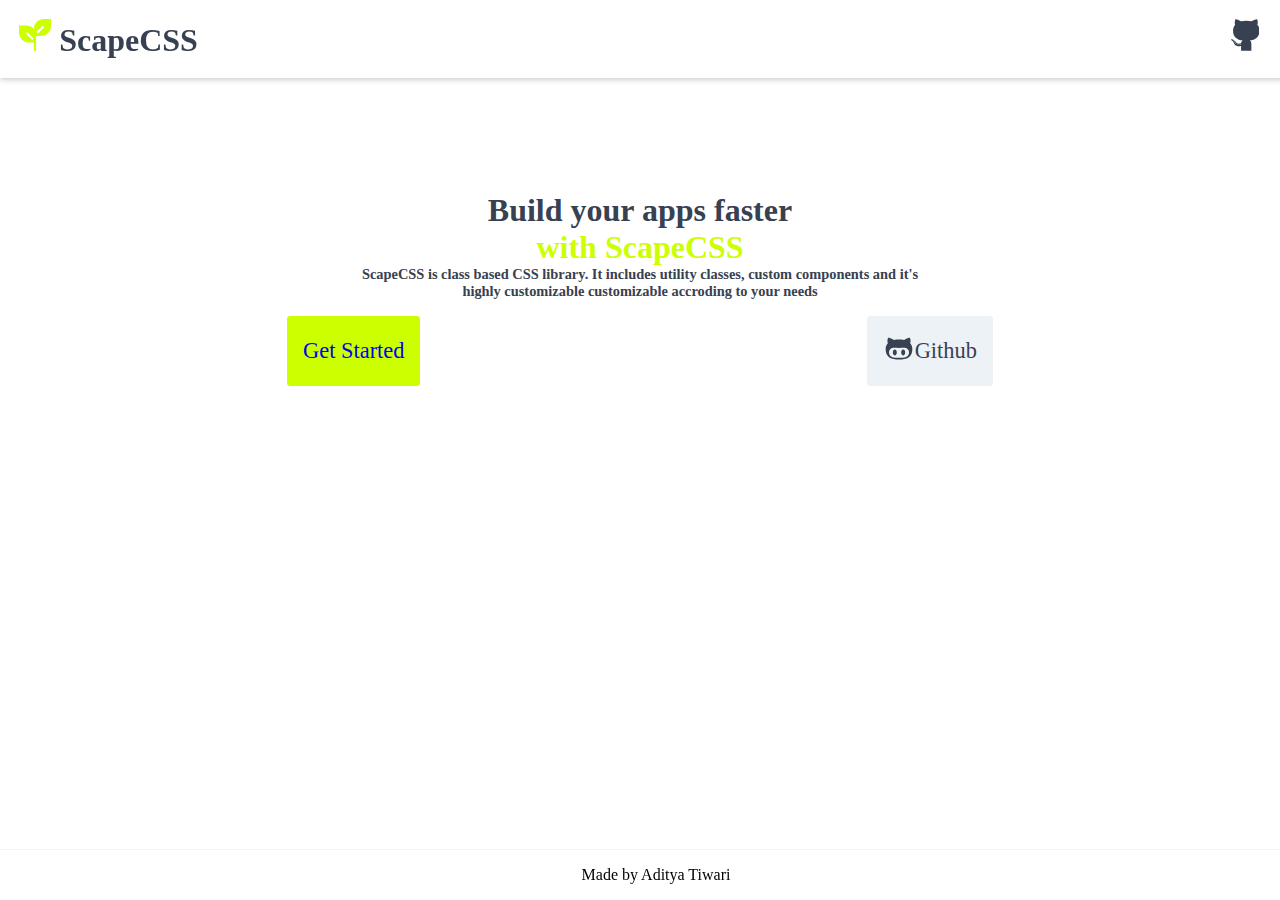
==== commit ef035ff0: "Added landing page" ====
--- a/index.html
+++ b/index.html
@@ -7,18 +7,38 @@
     <link rel="stylesheet" href="./styles/utilities.css" />
     <link rel="stylesheet" href="./styles/components.css" />
     <link rel="stylesheet" href="./styles/index.css" />
-    <link rel="shortcut icon" href="./images/TeenyiconsPlantSolid.svg" type="image/x-icon">
+    <link
+      rel="shortcut icon"
+      href="./images/TeenyiconsPlantSolid.svg"
+      type="image/x-icon"
+    />
     <!-- highlight.js -->
     <link rel="stylesheet" href="./styles/atom-one-dark.min.css" />
-    <title>
-      ScapeCSS
-    </title>
-    <style></style>
+    <title>ScapeCSS</title>
   </head>
   <body>
     <section class="appbar">
       <section class="logo">
-        <svg xmlns="http://www.w3.org/2000/svg" xmlns:xlink="http://www.w3.org/1999/xlink" aria-hidden="true" role="img" class="iconify iconify--teenyicons" width="32" height="32" preserveAspectRatio="xMidYMid meet" viewBox="0 0 15 15"><g fill="none"><path fill-rule="evenodd" clip-rule="evenodd" d="M7 4.5A4.5 4.5 0 0 1 11.5 0H15v3.5A4.5 4.5 0 0 1 10.5 8H8v7H7v-4H4.5A4.5 4.5 0 0 1 0 6.5V3h3.5c1.414 0 2.675.652 3.5 1.671V4.5zm1.146 1.646l3-3l.708.708l-3 3l-.708-.708zm-2 3.708l-3-3l.708-.708l3 3l-.708.708z" fill="currentColor"></path></g></svg>
+        <svg
+          xmlns="http://www.w3.org/2000/svg"
+          xmlns:xlink="http://www.w3.org/1999/xlink"
+          aria-hidden="true"
+          role="img"
+          class="iconify iconify--teenyicons"
+          width="32"
+          height="32"
+          preserveAspectRatio="xMidYMid meet"
+          viewBox="0 0 15 15"
+        >
+          <g fill="none">
+            <path
+              fill-rule="evenodd"
+              clip-rule="evenodd"
+              d="M7 4.5A4.5 4.5 0 0 1 11.5 0H15v3.5A4.5 4.5 0 0 1 10.5 8H8v7H7v-4H4.5A4.5 4.5 0 0 1 0 6.5V3h3.5c1.414 0 2.675.652 3.5 1.671V4.5zm1.146 1.646l3-3l.708.708l-3 3l-.708-.708zm-2 3.708l-3-3l.708-.708l3 3l-.708.708z"
+              fill="currentColor"
+            ></path>
+          </g>
+        </svg>
         ScapeCSS
       </section>
       <section class="repo">
@@ -42,856 +62,47 @@
         </a>
       </section>
     </section>
-    <section class="root">
-      <section class="side-nav">
-        <nav>
-          <section class="components">
-            <a href="#alerts">Alerts</a>
-            <a href="#avatars">Avatars</a>
-            <a href="#buttons">Buttons</a>
-            <a href="#badges">Badges</a>
-            <a href="#images">Images</a>
-            <a href="#inputs">Inputs</a>
-            <a href="#lists">Lists</a>
-            <a href="#navigations">Navbar</a>
-            <a href="#modals">Modal</a>
-            <a href="#text-utilities">Text-utilities</a>
-            <a href="#snackbars">Snackbars</a>
-            <a href="#ratings">Ratings</a>
-            <a href="#floating-action-buttons">Floating Actions</a>
-          </section>
-        </nav>
-      </section>
-      <section class="main">
-
-        <h2 class="headings">Alerts</h2>
-        <!-- alerts -->
-        <section id="alerts" class="doc-outline">
-          <section class="alert alert-success">This is an alert!</section>
-          <section class="alert alert-failure">This is an alert!</section>
-          <section class="alert alert-blue">This is an alert!</section>
-          <section class="alert alert-pink">This is an alert!</section>
-        </section>
-
-        <!-- alert snippet -->
-          <section class="snippet">
-            <pre><code>
-    &lt;section class="alert alert-success">This is an alert! &lt;/section>
-
-    &lt;section class="alert alert-failure">This is an alert! &lt;/section>
-            </code></pre>
-          </section>
-
-
-        <!-- avatars -->
-        <h2 class="headings">Avatars</h2>
-
-        <section id="avatars" class="doc-outline">
-          <img
-            class="avatar avatar-lg"
-            src="./images/avatar.webp"
-            alt="avatar"
-            srcset=""
-          />
-          <img
-            class="avatar avatar-md"
-            src="./images/avatar.webp"
-            alt="avatar"
-            srcset=""
-          />
-          <img
-            class="avatar avatar-sm"
-            src="./images/avatar.webp"
-            alt="avatar"
-            srcset=""
-          />
-        </section>
-          <!-- avatars snippet -->
-          <section class="snippet">
-            <pre><code>
-  &lt;img
-  class="avatar avatar-lg"
-  src="./images/avatar.webp"
-  alt="avatar"
-  srcset=""
-  />  
-
-  &lt;img
-  class="avatar avatar-md"
-  src="./images/avatar.webp"
-  alt="avatar"
-  srcset=""          
-  />
-
-  &lt;img
-  class="avatar avatar-sm"
-  src="./images/avatar.webp"
-  alt="avatar"
-  srcset=""
-  />          
-            </code></pre>
-          </section>
-        
-          
-      
-        <!-- buttons -->
-        <h2 class="headings">Buttons</h2>
-        <section id="buttons">
-          <!-- medium sized btn -->
-          <button class="btn btn-primary-success">Success</button>
-          <button class="btn btn-primary-failure">Failure</button>
-          <button class="btn btn-primary-blue">Blue</button>
-          <button class="btn btn-primary-pink">Pink</button>
-          <br />
-
-          <section class="snippet">
-            <pre><code>
-  &lt;button class="btn btn-primary-success">Success&lt;/button>
-              
-  &lt;button class="btn btn-primary-failure">Failure&lt;/button>
-  
-  &lt;button class="btn btn-primary-blue">Blue&lt;/button>
-  
-  &lt;button class="btn btn-primary-pink">Pink&lt;/button>
-            </code></pre>
-          </section>
-          <!-- text btn -->
-          <h2 class="headings">Text Buttons</h2>
-
-          <span class="btn-text text-success btn-text-success">Text</span>
-          <span class="btn-text text-failure btn-text-failure">Text</span>
-          <span class="btn-text text-blue btn-text-blue">Text</span>
-          <span class="btn-text text-pink btn-text-pink">Text</span>
-          <section class="snippet">
-            <pre><code>
-  &lt;span class="btn-text text-success btn-text-success">Text&lt;/span>
-
-  &lt;span class="btn-text text-failure btn-text-failure">Text&lt;/span>
-
-  &lt;span class="btn-text text-blue btn-text-blue">Text&lt;/span>
-
-  &lt;span class="btn-text text-pink btn-text-pink">Text&lt;/span>
-            </code></pre>
-          </section>
-          <br />
-          <!-- icon btn -->
-          <h1 class="headings">Icon Button</h1>
-
-          <img class="btn-icon" src="./icons/facebook.svg" alt="fb" srcset="" />
-          <img
-            class="btn-icon"
-            src="./icons/reddit.svg"
-            alt="reddit"
-            srcset=""
-          />
-          <img
-            class="btn-icon"
-            src="./icons/github.svg"
-            alt="github"
-            srcset=""
-          />
-          <img
-            class="btn-icon"
-            src="./icons/twitter.svg"
-            alt="twitter"
-            srcset=""
-          />
-          <img
-            class="btn-icon"
-            src="./icons/youtube.svg"
-            alt="youtube"
-            srcset=""
-          />
-          <img
-            class="btn-icon"
-            src="./icons/linkedin.svg"
-            alt="linkedin"
-            srcset=""
-          />
-          <section class="snippet">
-            <pre><code>
-  &lt;img
-    class="btn-icon"
-    src="./icons/reddit.svg"
-    alt="reddit"
-    srcset=""
-    />
-
-  &lt;img
-    class="btn-icon"
-    src="./icons/github.svg"
-    alt="github"
-    srcset=""
-    />
-
-  &lt;img
-    class="btn-icon"
-    src="./icons/twitter.svg"
-    alt="twitter"
-    srcset=""
-    />
-            </code></pre>
-          </section>
-        </section>
-
-
-
-        <!-- badges -->
-        <h2 class="headings">Badges</h2>
-        <section id="badges" class="doc-outline" style="padding: 2rem; margin: 0;">
-
-          <span class="badge bg-light-blue text-dark-blue">
-            John Doe<span
-              class="badge-notification bg-dark-blue text-light-blue"
-              >3</span
-            >
-          </span>
-          <span class="badge bg-light-pink text-dark-pink">
-            Jane Doe<span
-              class="badge-notification bg-dark-pink text-light-pink"
-              >1</span
-            >
-          </span>
-          <span class="badge-icon">
+    <section class="hero">
+      <h1>
+        Build your apps faster <br /><span class="highlight"
+          >with ScapeCSS</span
+        >
+      </h1>
+      <h3>
+        ScapeCSS is class based CSS library. It includes utility classes, custom
+        components and it's highly customizable
+        <span class="highlight"> customizable</span> accroding to your needs
+      </h3>
+      <section class="buttons">
+        <a href="./documentation.html" class="get-started"
+          ><span>Get Started</span></a
+        >
+        <a
+          href="https://github.com/tiwariaditya15/ScapeCSS/tree/development"
+          class="github"
+        >
+          <span>
             <svg
               xmlns="http://www.w3.org/2000/svg"
               xmlns:xlink="http://www.w3.org/1999/xlink"
               aria-hidden="true"
               role="img"
-              class="iconify iconify--fa-solid"
-              width="20"
-              height="32"
-              preserveAspectRatio="xMidYMid meet"
-              viewBox="0 0 512 512"
-            >
-              <path
-                d="M502.3 190.8c3.9-3.1 9.7-.2 9.7 4.7V400c0 26.5-21.5 48-48 48H48c-26.5 0-48-21.5-48-48V195.6c0-5 5.7-7.8 9.7-4.7c22.4 17.4 52.1 39.5 154.1 113.6c21.1 15.4 56.7 47.8 92.2 47.6c35.7.3 72-32.8 92.3-47.6c102-74.1 131.6-96.3 154-113.7zM256 320c23.2.4 56.6-29.2 73.4-41.4c132.7-96.3 142.8-104.7 173.4-128.7c5.8-4.5 9.2-11.5 9.2-18.9v-19c0-26.5-21.5-48-48-48H48C21.5 64 0 85.5 0 112v19c0 7.4 3.4 14.3 9.2 18.9c30.6 23.9 40.7 32.4 173.4 128.7c16.8 12.2 50.2 41.8 73.4 41.4z"
-                fill="currentColor"
-              ></path>
-            </svg>
-            <span
-              class="badge-icon-notification bg-light-success text-light-dark"
-            >
-              3
-            </span>
-          </span>
-        </section>
-
-          <!-- badge snippet -->
-          <section class="snippet">
-            <pre>
-              <code>
-  &lt;span class="badge bg-light-pink text-dark-pink"> Jane Doe&lt;/span>
-
-  &lt;span class="badge-notification bg-dark-pink text-light-pink">1&lt;/span> 
-              </code>
-            </pre>
-          </section>
-
-
-
-        <!-- cards -->
-        <h2 class="headings">Cards</h2>
-        <section id="cards">
-
-          <section class="card card-shadow">
-            <img class="card-img" src="./images/card.webp" alt="" srcset="" />
-            <section class="card-content">
-              <p class="card-title">This is card title</p>
-              <p class="card-text">
-                Lorem ipsum dolor, sit amet consectetur adipisicing elit. Eos
-                commodi unde maiores? Cupiditate quod?
-              </p>
-              <section class="card-actions">
-                <button>Primary Action</button>
-              </section>
-            </section>
-          </section>
-          <section class="snippet">
-            <pre><code>
-  &lt;section class="card card-shadow">
-    &lt;img class="card-img" src="./images/card.webp" alt="" srcset="" />
-    &lt;section class="card-content">
-      &lt;p class="card-title">This is card title</p>
-      &lt;p class="card-text">
-      Lorem ipsum dolor, sit amet consectetur adipisicing elit. Eos
-      commodi unde maiores? Cupiditate quod, suscipit temporibus animi
-      nostrum eum, voluptatibus, distinctio quaerat quidem iure
-      repudiandae numquam velit rem! Voluptate, asperiores?
-      &lt;/p>
-      &lt;section class="card-actions">
-        &lt;button>Primary Action&lt;/button>
-      &lt;/section>
-    &lt;/section>
-  &lt;/section>
-            </code></pre>
-          </section>
-          <br />
-          <section class="card card-horizontal">
-            <img class="card-img" src="./images/card.webp" alt="" srcset="" />
-            <section class="card-content">
-              <p class="card-title">This is card title</p>
-              <p class="card-text">
-                Lorem ipsum dolor, sit amet consectetur adipisicing elit. Eos
-                commodi unde maiores? Cupiditate quod, suscipit temporibus animi
-                nostrum eum, voluptatibus, distinctio quaerat quidem iure
-                repudiandae numquam velit rem! Voluptate, asperiores?
-              </p>
-              <section class="card-actions">
-                <button>Primary Action</button>
-              </section>
-            </section>
-          </section>
-          <br />
-          <!-- text card -->
-          <section class="card card-shadow">
-            <section class="card-content">
-              <p class="card-title">This is card title</p>
-              <p class="card-text">
-                Lorem ipsum dolor, sit amet consectetur adipisicing elit. Eos
-                commodi unde maiores? Cupiditate quod, suscipit temporibus animi
-                nostrum eum, voluptatibus, distinctio quaerat quidem iure
-                repudiandae numquam velit rem! Voluptate, asperiores?
-              </p>
-              <section class="card-actions">
-                <button>Primary Action</button>
-              </section>
-            </section>
-          </section>
-          <section class="snippet">
-            <pre><code>
-  &lt;section class="card card-shadow">
-    &lt;section class="card-content">
-      &lt;p class="card-title">This is card title&lt;/p>
-      &lt;p class="card-text">
-    Lorem ipsum dolor, sit amet consectetur adipisicing elit. Eos
-    commodi unde maiores? Cupiditate quod, suscipit temporibus animi
-    nostrum eum, voluptatibus, distinctio quaerat quidem iure
-    repudiandae numquam velit rem! Voluptate, asperiores?
-      &lt;/p>
-      &lt;section class="card-actions">
-        &lt;button>Primary Action&lt;/button>
-      &lt;/section>
-    &lt;/section>
-  &lt;/section>
-            </code></pre>
-          </section>
-        </section>
-        <br />
-
-
-        <!-- images and thmbnails -->
-        <h2 class="headings">Responsive Images</h2>
-        <section id="images">
-          <img
-            src="./images/coverpage.webp"
-            alt=""
-            class="img-coverpage edge-rounded"
-          />
-          <img
-            src="./images/coverpage.webp"
-            alt=""
-            class="img-thumbnail edge-rounded"
-          />
-        </section>
-          <!--  responsive image snippet -->
-          <section class="snippet">
-            <pre><code>
-  &lt;img
-    src="./images/coverpage.webp"
-    alt=""
-    class="img-coverpage edge-rounded"
-  />
-  &lt;img
-    src="./images/coverpage.webp"
-    alt=""
-    class="img-thumbnail edge-rounded"
-  />
-            </code></pre>
-          </section>
-
-
-        <!-- inputs -->
-        <h2 class="headings">Inputs</h2>
-        <section id="inputs">
-
-          <input
-            type="text"
-            class="form-input outlined"
-            placeholder="Enter name"
-          />
-          <br />
-          <section class="snippet">
-            <pre><code>
-  &lt;input
-    type="text"
-    class="form-input outlined"
-    placeholder="Enter name"
-  />
-            </code></pre>
-          </section>
-          <br />
-          <input type="text" class="form-input" placeholder="Enter name" />
-          <br />
-          <section class="snippet">
-            <pre><code>
-  &lt;input type="text" class="form-input" placeholder="Enter name" />
-            </code></pre>
-          </section>
-          <br />
-          <input
-            type="range"
-            class="form-range"
-            name="pc"
-            id="pc"
-            min="10"
-            max="100"
-            step="10"
-          />
-          <br />
-          <section class="snippet">
-            <pre><code>
-&lt;input type="range" class="form-range" min="10" max="100" step="10" />
-            </code></pre>
-          </section>
-          <br />
-          <!-- checkboxes and radio button -->
-          <!-- <br />
-          IT:
-          <input
-            type="checkbox"
-            class="form-checkbox"
-            name="input1"
-            value="input1"
-          />
-          CS:
-          <input
-            type="checkbox"
-            class="form-checkbox"
-            name="input2"
-            value="input2"
-          />
-          <br />
-          Male:
-          <input type="radio" class="form-radio" name="gender" value="male" />
-          Female:
-          <input type="radio" class="form-radio" name="gender" value="female" />
-          -->
-        </section>
-
-
-        <!-- lists -->
-        <h2 class="headings">Lists</h2>
-        <section id="lists" class="doc-outline">
-
-          <ul class="list">
-            <li class="list-item active">First Item</li>
-            <li class="list-item">Second Item</li>
-            <li class="list-item">Third Item</li>
-            <li class="list-item">Fourth Item</li>
-          </ul>
-          <ul class="list">
-            <li class="list-item active">First Item</li>
-            <li class="list-item">Second Item</li>
-            <li class="list-item">
-              Third Item
-              <span class="pill-rounded">1</span>
-            </li>
-            <li class="list-item">
-              Fourth Item
-              <span class="pill-rounded">3</span>
-            </li>
-          </ul>
-        </section>
-          <!-- stack list snippet -->
-          <section class="snippet">
-            <pre><code>
-  &lt;ul class="list">
-    &lt;li class="list-item active">First Item&lt;/li>
-    &lt;li class="list-item">Second Item&lt;/li>
-    &lt;li class="list-item">
-      Third Item
-      &lt;span class="pill-rounded">1&lt;/span>
-    &lt;/li>
-    &lt;li class="list-item">
-      Fourth Item
-      &lt;span class="pill-rounded">3&lt;/span>
-    &lt;/li>
-  &lt;/ul>
-            </code></pre>
-          </section>
-        <br />
-
-
-        <!-- navigation bars -->
-        <h2 class="headings">Navbars</h2>
-        <section id="navigations" class="doc-outline" style="max-width: 90%">
-
-          <section class="navbar">
-            <section class="main">
-              <span class="nav-links">
-                <a class="nav-link nav-brandlogo">ScapeCSS</a>
-                <a href="" class="nav-link">Home</a>
-                <a href="" class="nav-link">Features</a>
-                <a href="" class="nav-link">Contacts</a>
-                <a href="" class="nav-link">About</a>
-              </span>
-            </section>
-            <section class="nav-profile">
-              <img
-                class="avatar avatar-sm"
-                src="https://images.unsplash.com/photo-1528763380143-65b3ac89a3ff?ixid=MXwxMjA3fDB8MHxwaG90by1wYWdlfHx8fGVufDB8fHw%3D&ixlib=rb-1.2.1&auto=format&fit=crop&w=635&q=80"
-                alt=""
-                srcset=""
-              />
-            </section>
-          </section>
-        </section>
-
-          <!-- navbar snippet -->
-          <section class="snippet">
-            <pre><code>
-  &lt;section class="navbar">
-    &lt;section class="main">
-      &lt;span class="nav-links">
-        &lt;a class="nav-link nav-brandlogo">ScapeCSS&lt;/a>
-        &lt;a href="" class="nav-link">Home&lt;/a>
-        &lt;a href="" class="nav-link">Features&lt;/a>
-        &lt;a href="" class="nav-link">Contacts&lt;/a>
-        &lt;a href="" class="nav-link">About&lt;/a>
-      &lt;/span>
-    &lt;/section>
-    &lt;section class="nav-profile">
-      &lt;img
-        class="avatar avatar-sm"
-        src="./images/avatar.webp"
-        alt="profile"
-        srcset=""
-      />
-    &lt;/section>
-  &lt;/section>
-            </code></pre>
-          </section>
-
-
-
-        <!-- modals -->
-        <h2 class="headings">Modals</h2>
-        <section id="modals" class="doc-outline">
-          <section class="modal bg-light-gray">
-            <section class="modal-header">
-              <span class="modal-header-title">Modal Title</span>
-              <span class="modal-header-close">
-                <svg
-                  xmlns="http://www.w3.org/2000/svg"
-                  xmlns:xlink="http://www.w3.org/1999/xlink"
-                  aria-hidden="true"
-                  role="img"
-                  class="iconify iconify--mdi"
-                  width="32"
-                  height="32"
-                  preserveAspectRatio="xMidYMid meet"
-                  viewBox="0 0 24 24"
-                >
-                  <path
-                    d="M19 6.41L17.59 5L12 10.59L6.41 5L5 6.41L10.59 12L5 17.59L6.41 19L12 13.41L17.59 19L19 17.59L13.41 12L19 6.41z"
-                    fill="currentColor"
-                  ></path>
-                </svg>
-              </span>
-            </section>
-            <section class="modal-body">
-              Lorem ipsum dolor sit amet consectetur adipisicing elit. Labore
-              sapiente eligendi officiis neque fugiat, rerum sunt excepturi,
-              accusamus aliquid omnis, velit molestias iusto dolor voluptatum.
-              Tempore optio vitae ut distinctio.
-            </section>
-            <section class="modal-action">
-              <button class="btn btn-primary-blue">Ok</button>
-              <button class="btn btn-outline-blue">Close</button>
-            </section>
-          </section>
-        </section>  
-          <!-- modal snippet -->
-          <section class="snippet">
-            <pre><code>
-  &lt;section class="modal bg-light-gray">
-    &lt;section class="modal-header">
-      &lt;span class="modal-header-title">Modal Title&lt;/span>
-      &lt;span class="modal-header-close">
-        
-      &lt;/span>
-    &lt;/section>
-    &lt;section class="modal-body">
-      
-    &lt;/section>
-    &lt;section class="modal-action">
-      &lt;button class="btn btn-primary-blue">Ok&lt;/button>
-      &lt;button class="btn btn-outline-blue">Close&lt;/button>
-    &lt;/section>
-    &lt;/section>
-  &lt;/section>
-            </code></pre>
-          </section>
-        <br />
-        <br />
-
-        <!-- text utilities -->
-        <h2 class="headings">Text Utilities</h2>
-        <section id="text-utilities" class="doc-outline">
-          <h1>This is heading 1</h1>
-          <h2>This is heading 2</h2>
-          <h3>This is heading 3</h3>
-          <h4>This is heading 4</h4>
-          <h5>This is heading 5</h5>
-          <h6>This is heading 6</h6>
-          <p class="text-gray">This is Gray Text</p>
-          <p class="lead">This is lead</p>
-          <p class="lead text-center">This is lead and centered text</p>
-        </section>
-
-
-
-        <!-- snackbars  -->
-        <h2 class="headings">Snackbars</h2>
-        <section id="snackbars" class="doc-outline">
-          <section class="snackbar snackbar-success">
-            <span>Added</span>
-            <span>
-              <svg
-                xmlns="http://www.w3.org/2000/svg"
-                xmlns:xlink="http://www.w3.org/1999/xlink"
-                aria-hidden="true"
-                role="img"
-                class="iconify iconify--mdi"
-                width="32"
-                height="20"
-                preserveAspectRatio="xMidYMid meet"
-                viewBox="0 0 24 24"
-              >
-                <path
-                  d="M19 6.41L17.59 5L12 10.59L6.41 5L5 6.41L10.59 12L5 17.59L6.41 19L12 13.41L17.59 19L19 17.59L13.41 12L19 6.41z"
-                  fill="currentColor"
-                ></path>
-              </svg>
-            </span>
-          </section>
-          <section class="snackbar snackbar-failure">
-            <span>OOPS! Can't delete</span>
-            <span>
-              <svg
-                xmlns="http://www.w3.org/2000/svg"
-                xmlns:xlink="http://www.w3.org/1999/xlink"
-                aria-hidden="true"
-                role="img"
-                class="iconify iconify--mdi"
-                width="32"
-                height="20"
-                preserveAspectRatio="xMidYMid meet"
-                viewBox="0 0 24 24"
-              >
-                <path
-                  d="M19 6.41L17.59 5L12 10.59L6.41 5L5 6.41L10.59 12L5 17.59L6.41 19L12 13.41L17.59 19L19 17.59L13.41 12L19 6.41z"
-                  fill="currentColor"
-                ></path>
-              </svg>
-            </span>
-          </section>
-        </section>
-          <!-- snackbar snippet -->
-          <section class="snippet">
-            <pre><code>
-  &lt;section class="snackbar snackbar-success">
-    &lt;span>Added&lt;/span>
-    &lt;span>
-      Close SVG
-    &lt;/span>
-  &lt;/section>
-  &lt;section class="snackbar snackbar-failure">
-    &lt;span>OOPS! Can't delete&lt;/span>
-    &lt;span>
-      Close SVG
-    &lt;/span>
-  &lt;/section>
-            </code></pre>
-          </section>
-          <br />
-
-        <!-- ratings -->
-        <h2 class="headings">Rating</h2>
-        <section id="ratings" class="doc-outline">
-          <section class="rating">
-            <span class="filled">
-              <svg
-                xmlns="http://www.w3.org/2000/svg"
-                xmlns:xlink="http://www.w3.org/1999/xlink"
-                aria-hidden="true"
-                role="img"
-                class="iconify iconify--ic"
-                width="32"
-                height="32"
-                preserveAspectRatio="xMidYMid meet"
-                viewBox="0 0 24 24"
-              >
-                <path
-                  d="M12 8.89l.94 3.11h2.82l-2.27 1.62l.93 3.01L12 14.79l-2.42 1.84l.93-3.01L8.24 12h2.82L12 8.89M12 2l-2.42 8H2l6.17 4.41L5.83 22L12 17.31L18.18 22l-2.35-7.59L22 10h-7.58L12 2z"
-                  fill="currentColor"
-                ></path>
-              </svg>
-            </span>
-            <span>
-              <svg
-                xmlns="http://www.w3.org/2000/svg"
-                xmlns:xlink="http://www.w3.org/1999/xlink"
-                aria-hidden="true"
-                role="img"
-                class="iconify iconify--ic"
-                width="32"
-                height="32"
-                preserveAspectRatio="xMidYMid meet"
-                viewBox="0 0 24 24"
-              >
-                <path
-                  d="M12 8.89l.94 3.11h2.82l-2.27 1.62l.93 3.01L12 14.79l-2.42 1.84l.93-3.01L8.24 12h2.82L12 8.89M12 2l-2.42 8H2l6.17 4.41L5.83 22L12 17.31L18.18 22l-2.35-7.59L22 10h-7.58L12 2z"
-                  fill="currentColor"
-                ></path>
-              </svg>
-            </span>
-            <span>
-              <svg
-                xmlns="http://www.w3.org/2000/svg"
-                xmlns:xlink="http://www.w3.org/1999/xlink"
-                aria-hidden="true"
-                role="img"
-                class="iconify iconify--ic"
-                width="32"
-                height="32"
-                preserveAspectRatio="xMidYMid meet"
-                viewBox="0 0 24 24"
-              >
-                <path
-                  d="M12 8.89l.94 3.11h2.82l-2.27 1.62l.93 3.01L12 14.79l-2.42 1.84l.93-3.01L8.24 12h2.82L12 8.89M12 2l-2.42 8H2l6.17 4.41L5.83 22L12 17.31L18.18 22l-2.35-7.59L22 10h-7.58L12 2z"
-                  fill="currentColor"
-                ></path>
-              </svg>
-            </span>
-            <span>
-              <svg
-                xmlns="http://www.w3.org/2000/svg"
-                xmlns:xlink="http://www.w3.org/1999/xlink"
-                aria-hidden="true"
-                role="img"
-                class="iconify iconify--ic"
-                width="32"
-                height="32"
-                preserveAspectRatio="xMidYMid meet"
-                viewBox="0 0 24 24"
-              >
-                <path
-                  d="M12 8.89l.94 3.11h2.82l-2.27 1.62l.93 3.01L12 14.79l-2.42 1.84l.93-3.01L8.24 12h2.82L12 8.89M12 2l-2.42 8H2l6.17 4.41L5.83 22L12 17.31L18.18 22l-2.35-7.59L22 10h-7.58L12 2z"
-                  fill="currentColor"
-                ></path>
-              </svg>
-            </span>
-            <span class="">
-              <svg
-                xmlns="http://www.w3.org/2000/svg"
-                xmlns:xlink="http://www.w3.org/1999/xlink"
-                aria-hidden="true"
-                role="img"
-                class="iconify iconify--ic"
-                width="32"
-                height="32"
-                preserveAspectRatio="xMidYMid meet"
-                viewBox="0 0 24 24"
-              >
-                <path
-                  d="M12 8.89l.94 3.11h2.82l-2.27 1.62l.93 3.01L12 14.79l-2.42 1.84l.93-3.01L8.24 12h2.82L12 8.89M12 2l-2.42 8H2l6.17 4.41L5.83 22L12 17.31L18.18 22l-2.35-7.59L22 10h-7.58L12 2z"
-                  fill="currentColor"
-                ></path>
-              </svg>
-            </span>
-          </section>
-        </section>
-          <!-- rating snippet -->
-          <section class="snippet">
-            <pre><code>
-  &lt;section class="rating">
-    &lt;span>&#9733;&lt;/span>
-    &lt;span>&#9733;&lt;/span>
-    &lt;span>&#9733;&lt;/span>
-    &lt;span>&#9734;&lt;/span>
-    &lt;span>&#9734;&lt;/span>
-  &lt;/section>
-            </code></pre>
-          </section>
-          <br />
-
-
-        <!-- floating action buttons -->
-        <h2 class="headings">Floating Action Buttons</h2>
-        <section
-        id="floating-action-buttons"
-        class="doc-outline"
-        style="display: flex; align-items: center"
-        >
-          <a href="#floating-action-buttons" class="floating-action">
-            <svg
-              xmlns="http://www.w3.org/2000/svg"
-              xmlns:xlink="http://www.w3.org/1999/xlink"
-              aria-hidden="true"
-              role="img"
-              class="iconify iconify--ic"
+              class="iconify iconify--mdi"
               width="32"
               height="32"
               preserveAspectRatio="xMidYMid meet"
               viewBox="0 0 24 24"
             >
               <path
-                d="M19 13h-6v6h-2v-6H5v-2h6V5h2v6h6v2z"
+                d="M20.38 8.53c.16-.4.68-1.99-.17-4.14c0 0-1.31-.39-4.3 1.61c-1.25-.33-2.58-.38-3.91-.38c-1.32 0-2.66.05-3.91.38c-2.99-2.03-4.3-1.61-4.3-1.61c-.85 2.15-.33 3.74-.16 4.14C2.61 9.62 2 11 2 12.72c0 6.44 4.16 7.89 10 7.89c5.79 0 10-1.45 10-7.89c0-1.72-.61-3.1-1.62-4.19M12 19.38c-4.12 0-7.47-.19-7.47-4.19c0-.95.47-1.85 1.27-2.58c1.34-1.23 3.63-.58 6.2-.58c2.59 0 4.85-.65 6.2.58c.8.73 1.3 1.62 1.3 2.58c0 3.99-3.37 4.19-7.5 4.19m-3.14-6.26c-.82 0-1.5 1-1.5 2.22c0 1.23.68 2.24 1.5 2.24c.83 0 1.5-1 1.5-2.24c0-1.23-.67-2.22-1.5-2.22m6.28 0c-.83 0-1.5.99-1.5 2.22c0 1.24.67 2.24 1.5 2.24c.82 0 1.5-1 1.5-2.24c0-1.23-.64-2.22-1.5-2.22z"
                 fill="currentColor"
               ></path>
             </svg>
-          </a>
-          <a href="#alerts" class="floating-action">
-            <svg
-              xmlns="http://www.w3.org/2000/svg"
-              xmlns:xlink="http://www.w3.org/1999/xlink"
-              aria-hidden="true"
-              role="img"
-              class="iconify iconify--mdi"
-              width="42"
-              height="42"
-              preserveAspectRatio="xMidYMid meet"
-              viewBox="0 0 24 24"
-            >
-              <path
-                d="M7.41 18.41L6 17l6-6l6 6l-1.41 1.41L12 13.83l-4.59 4.58m0-6L6 11l6-6l6 6l-1.41 1.41L12 7.83l-4.59 4.58z"
-                fill="currentColor"
-              ></path>
-            </svg>
-          </a>
-        </section>
-          <!-- floating action button snippet -->
-          <section class="snippet">
-            <pre><code>
-  &lt;a href="#floating-action-buttons" class="floating-action">
-    &plus;
-  &lt;/a>
-  &lt;a href="#alerts" class="floating-action">
-    
-  &lt;/a>
-            </code></pre>
-          </section>
-
-
+          </span>
+          <span> Github</span>
+        </a>
       </section>
     </section>
-
-    <script src="./scripts/highlight.min.js"></script>
-    <script>
-      hljs.highlightAll();
-    </script>
-    <title>ScapeCSS</title>
+    <section class="footer"><span>Made by Aditya Tiwari</span></section>
   </body>
 </html>
--- a/styles/components.css
+++ b/styles/components.css
@@ -491,6 +491,7 @@
   padding: 1.2rem;
   text-decoration: none;
   border-radius: 0;
+  color: currentColor;
 }
 
 .nav-link:hover {
--- a/styles/index.css
+++ b/styles/index.css
@@ -6,6 +6,7 @@
 }
 :root {
   --gray-600: #374151;
+  --primary: #cf0;
 }
 html {
   scroll-behavior: smooth;
@@ -36,23 +37,41 @@
   /* background-color: #dbff4d; */
   /* box-shadow: rgba(33, 35, 38, 0.1) 0px 12px 10px -10px; */
 }
-
-.logo > svg {
-  color: #cf0;
-}
-.side-nav {
-  height: 100%;
-  position: sticky;
-  top: 0px;
-  left: 0px;
-}
-
-.main {
-}
-
+.buttons {
+  display: flex;
+  justify-content: space-around;
+}
+.buttons > a {
+  text-decoration: none;
+  padding: 1rem;
+  margin: 1rem;
+  border-radius: 0.2rem;
+  font-size: 1.4rem;
+  font-weight: 500;
+}
+
+.buttons > *:first-child {
+  background-color: var(--primary);
+  text-align: center;
+  display: flex;
+  align-items: center;
+}
+.buttons > *:first-child:hover {
+  background-color: rgb(219, 255, 75);
+}
+.buttons > *:last-child {
+  color: var(--gray-600);
+  background-color: #edf2f7;
+  display: flex;
+  justify-content: center;
+  align-items: center;
+}
 .components {
   display: flex;
   flex-direction: column;
+  position: fixed;
+  top: 1.5rem;
+  left: 0;
 }
 
 .components > a {
@@ -61,9 +80,10 @@
   display: inline;
   text-decoration: none;
   color: var(--gray-600);
-  font-size: 1.2rem;
+  font-size: 1rem;
   font-weight: bold;
 }
+
 .components > a:hover {
   background-color: #dbff4d;
   border-radius: 0.2rem;
@@ -71,6 +91,53 @@
   box-shadow: rgba(33, 35, 38, 0.1) 0px 12px 10px -10px;
 }
 
+code {
+  box-shadow: rgba(0, 0, 0, 0.2) 0px 20px 30px;
+  border-radius: 1rem;
+}
+
+.doc-outline {
+  padding: 1rem;
+  border: 1px solid #e2e8f0;
+  border-radius: 0.5rem;
+  max-width: 65%;
+}
+.footer {
+  position: fixed;
+  left: 0;
+  bottom: 0;
+  width: 100%;
+  text-align: center;
+  padding: 1rem;
+  border-top: 1px solid whitesmoke;
+}
+.headings {
+  margin-top: 2rem;
+  margin-bottom: 2rem;
+  font-size: 2rem;
+  color: var(--gray-600);
+}
+.hero {
+  color: var(--gray-600);
+  max-width: 90%;
+  margin-top: 12rem;
+  margin-left: auto;
+  margin-right: auto;
+}
+.hero > h1 {
+  text-align: center;
+  font-size: 2rem;
+}
+.hero > h1 > .highlight {
+  color: var(--primary);
+}
+.hero > h3 {
+  text-align: center;
+  max-width: 50%;
+  margin-left: auto;
+  margin-right: auto;
+  font-size: 0.9rem;
+}
 .logo {
   font-size: 2rem;
   font-weight: bolder;
@@ -78,21 +145,19 @@
 }
 
 .logo > svg > path {
-  color: #cf0;
-}
+  color: var(--primary);
+}
+
+.logo > svg {
+  color: var(--primary);
+}
+
 .repo {
   cursor: pointer;
   padding-right: 2.5rem;
 }
 
 .repo > a {
-  color: var(--gray-600);
-}
-
-.headings {
-  margin-top: 2rem;
-  margin-bottom: 2rem;
-  font-size: 2rem;
   color: var(--gray-600);
 }
 
@@ -103,14 +168,33 @@
   font-size: 1rem;
 }
 
-code {
-  box-shadow: rgba(0, 0, 0, 0.2) 0px 20px 30px;
-  border-radius: 1rem;
-}
-
-.doc-outline {
-  padding: 1rem;
-  border: 1px solid #e2e8f0;
-  border-radius: 0.5rem;
-  max-width: 65%;
-}
+.side-nav {
+  height: 100%;
+}
+
+@media screen and (max-width: 815px) {
+  .doc-outline {
+    max-width: 80%;
+    margin-left: auto;
+    margin-right: auto;
+  }
+  .headings {
+    max-width: 90%;
+    margin-left: auto;
+    margin-right: auto;
+  }
+  .hero > h3 {
+    max-width: 100%;
+  }
+  .side-nav {
+    display: none;
+  }
+  .snippet {
+    margin-left: auto;
+    margin-right: auto;
+    max-width: 90%;
+  }
+  .root {
+    grid-template-columns: 1fr;
+  }
+}
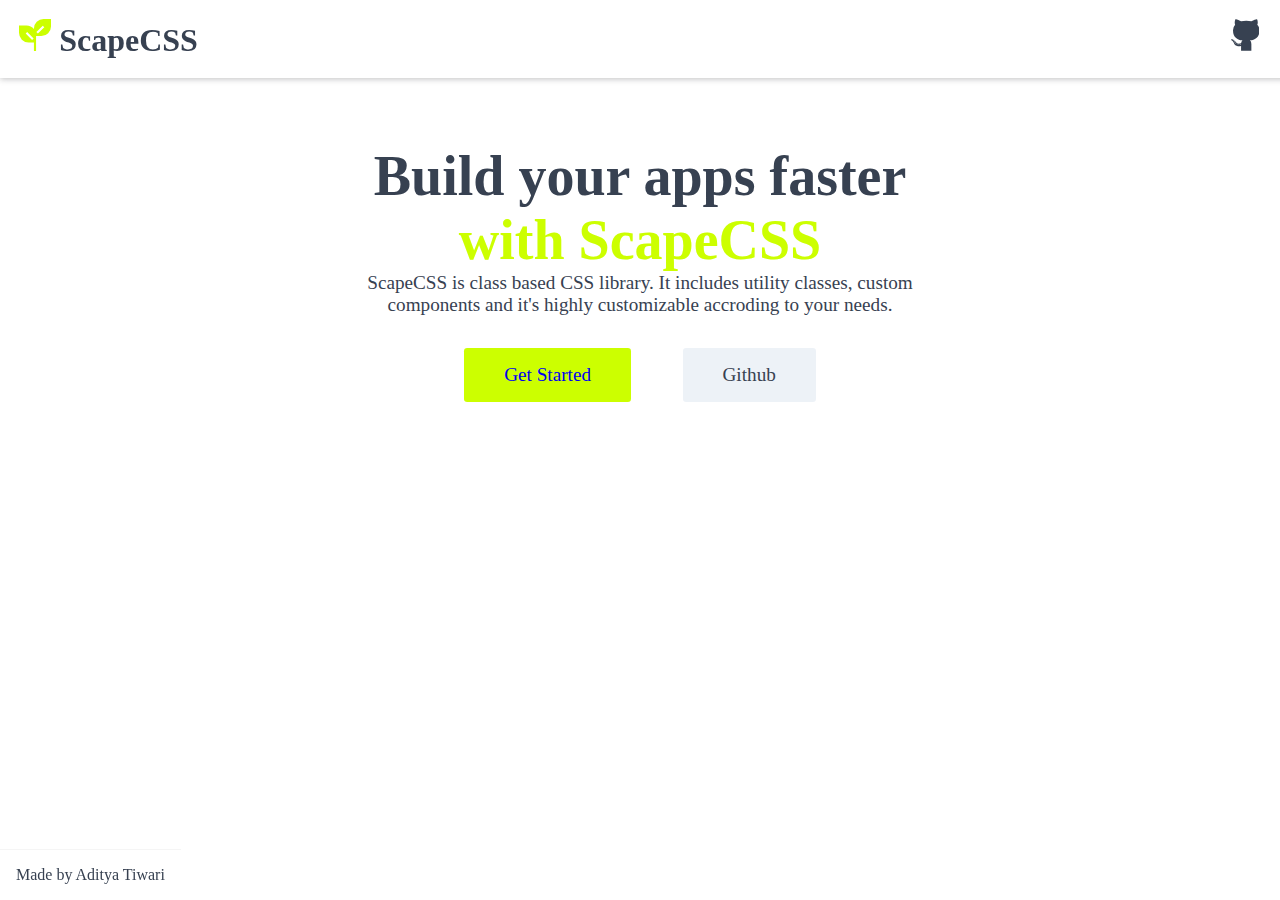
==== commit f13f2261: "Added media queries" ====
--- a/index.html
+++ b/index.html
@@ -70,8 +70,7 @@
       </h1>
       <h3>
         ScapeCSS is class based CSS library. It includes utility classes, custom
-        components and it's highly customizable
-        <span class="highlight"> customizable</span> accroding to your needs
+        components and it's highly customizable accroding to your needs.
       </h3>
       <section class="buttons">
         <a href="./documentation.html" class="get-started"
@@ -81,24 +80,6 @@
           href="https://github.com/tiwariaditya15/ScapeCSS/tree/development"
           class="github"
         >
-          <span>
-            <svg
-              xmlns="http://www.w3.org/2000/svg"
-              xmlns:xlink="http://www.w3.org/1999/xlink"
-              aria-hidden="true"
-              role="img"
-              class="iconify iconify--mdi"
-              width="32"
-              height="32"
-              preserveAspectRatio="xMidYMid meet"
-              viewBox="0 0 24 24"
-            >
-              <path
-                d="M20.38 8.53c.16-.4.68-1.99-.17-4.14c0 0-1.31-.39-4.3 1.61c-1.25-.33-2.58-.38-3.91-.38c-1.32 0-2.66.05-3.91.38c-2.99-2.03-4.3-1.61-4.3-1.61c-.85 2.15-.33 3.74-.16 4.14C2.61 9.62 2 11 2 12.72c0 6.44 4.16 7.89 10 7.89c5.79 0 10-1.45 10-7.89c0-1.72-.61-3.1-1.62-4.19M12 19.38c-4.12 0-7.47-.19-7.47-4.19c0-.95.47-1.85 1.27-2.58c1.34-1.23 3.63-.58 6.2-.58c2.59 0 4.85-.65 6.2.58c.8.73 1.3 1.62 1.3 2.58c0 3.99-3.37 4.19-7.5 4.19m-3.14-6.26c-.82 0-1.5 1-1.5 2.22c0 1.23.68 2.24 1.5 2.24c.83 0 1.5-1 1.5-2.24c0-1.23-.67-2.22-1.5-2.22m6.28 0c-.83 0-1.5.99-1.5 2.22c0 1.24.67 2.24 1.5 2.24c.82 0 1.5-1 1.5-2.24c0-1.23-.64-2.22-1.5-2.22z"
-                fill="currentColor"
-              ></path>
-            </svg>
-          </span>
           <span> Github</span>
         </a>
       </section>
--- a/styles/utilities.css
+++ b/styles/utilities.css
@@ -0,0 +1,447 @@
+:root {
+  --white: white;
+  --success: #10b981;
+  --failure: #ef4444;
+  --blue: #3b82f6;
+  --gray: #6b7280;
+  --yellow: #f59e0b;
+  --pink: #ec4899;
+  --indigo: #6366f1;
+  --purple: #8b5cf6;
+  --success-light: #a7f3d0;
+  --failure-light: #fecaca;
+  --blue-light: #bfdbfe;
+  --gray-light: #e5e7eb;
+  --yellow-light: #fde68a;
+  --pink-light: #fbcfe8;
+  --indigo-light: #ddd6fe;
+  --purple-light: #ddd6fe;
+  --success-dark: #065f46;
+  --failure-dark: #991b1b;
+  --blue-dark: #1e40af;
+  --gray-dark: #1f2937;
+  --yellow-dark: #92400e;
+  --pink-dark: #9d174d;
+  --indigo-dark: #3730a3;
+  --purple-dark: #5b21b6;
+  --gray-50: #f9fafb;
+}
+/* postions */
+.absolute {
+  position: absolute;
+}
+.sticky {
+  position: sticky;
+}
+.relative {
+  position: relative;
+}
+
+/* top */
+.top-1 {
+  top: 1rem;
+}
+.top-2 {
+  top: 2rem;
+}
+.top-3 {
+  top: 3rem;
+}
+.top-4 {
+  top: 4rem;
+}
+.top-5 {
+  top: 5rem;
+}
+/* bottom  */
+.bottom-1 {
+  bottom: 1rem;
+}
+.bottom-2 {
+  bottom: 2rem;
+}
+.bottom-3 {
+  bottom: 3rem;
+}
+.bottom-4 {
+  bottom: 4rem;
+}
+.bottom-5 {
+  bottom: 5rem;
+}
+/* left  */
+.left-1 {
+  left: 1rem;
+}
+.left-2 {
+  left: 2rem;
+}
+.left-3 {
+  left: 3rem;
+}
+.left-4 {
+  left: 4rem;
+}
+.left-5 {
+  left: 5rem;
+}
+/* right  */
+.right-1 {
+  right: 1rem;
+}
+.right-2 {
+  right: 2rem;
+}
+.right-3 {
+  right: 3rem;
+}
+.right-4 {
+  right: 4rem;
+}
+.right-5 {
+  right: 5rem;
+}
+
+/* bg colors */
+.bg-success {
+  background-color: var(--success);
+}
+.bg-failure {
+  background-color: var(--failure);
+}
+.bg-blue {
+  background-color: var(--blue);
+}
+.bg-gray {
+  background-color: var(--gray);
+}
+.bg-yellow {
+  background-color: var(--yellow);
+}
+.bg-pink {
+  background-color: var(--pink);
+}
+.bg-indigo {
+  background-color: var(--indigo);
+}
+.bg-purple {
+  background-color: var(--purple);
+}
+
+/* for lighter shades of background */
+.bg-light-success {
+  background-color: var(--success-light);
+}
+.bg-light-failure {
+  background-color: var(--failure-light);
+}
+.bg-light-blue {
+  background-color: var(--blue-light);
+}
+.bg-light-gray {
+  background-color: var(--gray-light);
+}
+.bg-light-yellow {
+  background-color: var(--yellow-light);
+}
+.bg-light-pink {
+  background-color: var(--pink-light);
+}
+.bg-light-indigo {
+  background-color: var(--indigo-light);
+}
+.bg-light-purple {
+  background-color: var(--purple-light);
+}
+
+/* for darker shades */
+.bg-dark-success {
+  background-color: var(--success-dark);
+}
+.bg-dark-failure {
+  background-color: var(--failure-dark);
+}
+.bg-dark-blue {
+  background-color: var(--blue-dark);
+}
+.bg-dark-gray {
+  background-color: var(--gray-dark);
+}
+.bg-dark-yellow {
+  background-color: var(--yellow-dark);
+}
+.bg-dark-pink {
+  background-color: var(--pink-dark);
+}
+.bg-dark-indigo {
+  background-color: var(--indigo-dark);
+}
+.bg-dark-purple {
+  background-color: var(--purple-dark);
+}
+/* text utilities */
+
+.text-center {
+  text-align: center;
+}
+
+.lead {
+  font-size: 1.5rem;
+  font-weight: 200;
+}
+/* text colors */
+.text-white {
+  color: var(--white);
+}
+.text-success {
+  color: var(--success);
+}
+.text-failure {
+  color: var(--failure);
+}
+.text-blue {
+  color: var(--blue);
+}
+.text-gray {
+  color: var(--gray);
+}
+.text-yellow {
+  color: var(--yellow);
+}
+.text-pink {
+  color: var(--pink);
+}
+.text-indigo {
+  color: var(--indigo);
+}
+.text-purple {
+  color: var(--purple);
+}
+
+/* text ligher shades */
+.text-light-success {
+  color: var(--success-light);
+}
+.text-light-failure {
+  color: var(--failure-light);
+}
+.text-light-blue {
+  color: var(--blue-light);
+}
+.text-light-gray {
+  color: var(--gray-light);
+}
+.text-light-yellow {
+  color: var(--yellow-light);
+}
+.text-light-pink {
+  color: var(--pink-light);
+}
+.text-light-indigo {
+  color: var(--indigo-light);
+}
+.text-light-purple {
+  color: var(--purple-light);
+}
+/* text darker shades */
+.text-dark-success {
+  color: var(--success-dark);
+}
+.text-dark-failure {
+  color: var(--failure-dark);
+}
+.text-dark-blue {
+  color: var(--blue-dark);
+}
+.text-dark-gray {
+  color: var(--gray-dark);
+}
+.text-dark-yellow {
+  color: var(--yellow-dark);
+}
+.text-dark-pink {
+  color: var(--pink-dark);
+}
+.text-dark-indigo {
+  color: var(--indigo-dark);
+}
+.text-dark-purple {
+  color: var(--purple-dark);
+}
+
+/* flex */
+.flex {
+  display: flex;
+  flex-direction: row;
+}
+.flex-reverse {
+  display: flex;
+  flex-direction: row-reverse;
+}
+
+.flex-columnn {
+  display: flex;
+  flex-direction: column;
+}
+
+.flex-columnn-reverse {
+  display: flex;
+  flex-direction: column-reverse;
+}
+
+.center {
+  justify-content: center;
+}
+
+.flex-start {
+  justify-content: flex-start;
+}
+
+.flex-end {
+  justify-content: flex-end;
+}
+
+.space-between {
+  justify-content: space-between;
+}
+.space-around {
+  justify-content: space-around;
+}
+.space-evenly {
+  justify-content: space-evenly;
+}
+
+/* padding */
+.p-0 {
+  padding: 0rem;
+}
+.p-1 {
+  padding: 1rem;
+}
+.p-2 {
+  padding: 2rem;
+}
+.p-3 {
+  padding: 3rem;
+}
+.p-4 {
+  padding: 4rem;
+}
+.p-5 {
+  padding: 5rem;
+}
+
+/* padding on x axis ie top and bottom */
+
+.px-1 {
+  padding-top: 1rem;
+  padding-bottom: 1rem;
+}
+.px-2 {
+  padding-top: 2rem;
+  padding-bottom: 2rem;
+}
+.px-3 {
+  padding-top: 3rem;
+  padding-bottom: 3rem;
+}
+.px-4 {
+  padding-top: 4rem;
+  padding-bottom: 4rem;
+}
+.px-5 {
+  padding-top: 5rem;
+  padding-bottom: 5rem;
+}
+/* padding on y axis ie left and right */
+.py-1 {
+  padding-left: 1rem;
+  padding-right: 1rem;
+}
+.py-2 {
+  padding-left: 2rem;
+  padding-right: 2rem;
+}
+.py-3 {
+  padding-left: 3rem;
+  padding-right: 3rem;
+}
+.py-4 {
+  padding-left: 4rem;
+  padding-right: 4rem;
+}
+.py-5 {
+  padding-left: 5rem;
+  padding-right: 5rem;
+}
+
+/* margin */
+.m-0 {
+  margin: 0rem;
+}
+.m-1 {
+  margin: 1rem;
+}
+.m-2 {
+  margin: 2rem;
+}
+.m3 {
+  margin: 3rem;
+}
+.m-4 {
+  margin: 4rem;
+}
+.m-5 {
+  margin: 5rem;
+}
+
+/* margin on x-axis ie top and bottom*/
+.mx-1 {
+  margin-top: 1rem;
+  margin-bottom: 1rem;
+}
+.mx-2 {
+  margin-top: 2rem;
+  margin-bottom: 2rem;
+}
+.mx-3 {
+  margin-top: 3rem;
+  margin-bottom: 3rem;
+}
+.mx-4 {
+  margin-top: 4rem;
+  margin-bottom: 4rem;
+}
+.mx-5 {
+  margin-top: 5rem;
+  margin-bottom: 5rem;
+}
+
+/* margin on y-axis ie left and right*/
+.my-1 {
+  margin-top: 1rem;
+  margin-bottom: 1rem;
+}
+.my-2 {
+  margin-top: 2rem;
+  margin-bottom: 2rem;
+}
+.my-3 {
+  margin-top: 3rem;
+  margin-bottom: 3rem;
+}
+.my-4 {
+  margin-top: 4rem;
+  margin-bottom: 4rem;
+}
+.my-5 {
+  margin-top: 5rem;
+  margin-bottom: 5rem;
+}
+
+/* container */
+.container {
+  max-width: 60%;
+  margin-left: auto;
+  margin-right: auto;
+}
--- a/styles/index.css
+++ b/styles/index.css
@@ -15,6 +15,8 @@
 .body {
   background-color: #f9fafb;
   font-family: "Nunito", sans-serif;
+  display: flex;
+  flex-direction: column;
 }
 .root {
   display: grid;
@@ -40,24 +42,28 @@
 .buttons {
   display: flex;
   justify-content: space-around;
+  max-width: 35%;
+  margin-right: auto;
+  margin-left: auto;
+  margin-top: 2rem;
 }
 .buttons > a {
   text-decoration: none;
-  padding: 1rem;
-  margin: 1rem;
+  padding: 1rem 2.5rem 1rem 2.5rem;
+  margin-top: 1rem 0.5rem 1rem auto;
   border-radius: 0.2rem;
-  font-size: 1.4rem;
+  font-size: 1.2rem;
   font-weight: 500;
 }
 
 .buttons > *:first-child {
   background-color: var(--primary);
   text-align: center;
-  display: flex;
-  align-items: center;
+  margin-right: 0rem;
 }
 .buttons > *:first-child:hover {
   background-color: rgb(219, 255, 75);
+  color: var(--gray-600);
 }
 .buttons > *:last-child {
   color: var(--gray-600);
@@ -104,12 +110,11 @@
 }
 .footer {
   position: fixed;
-  left: 0;
   bottom: 0;
-  width: 100%;
-  text-align: center;
   padding: 1rem;
   border-top: 1px solid whitesmoke;
+  color: var(--gray-600);
+  text-align: center;
 }
 .headings {
   margin-top: 2rem;
@@ -120,13 +125,13 @@
 .hero {
   color: var(--gray-600);
   max-width: 90%;
-  margin-top: 12rem;
+  margin-top: 9rem;
   margin-left: auto;
   margin-right: auto;
 }
 .hero > h1 {
   text-align: center;
-  font-size: 2rem;
+  font-size: 3.5rem;
 }
 .hero > h1 > .highlight {
   color: var(--primary);
@@ -136,7 +141,8 @@
   max-width: 50%;
   margin-left: auto;
   margin-right: auto;
-  font-size: 0.9rem;
+  font-size: 1.2rem;
+  font-weight: 100;
 }
 .logo {
   font-size: 2rem;
@@ -144,12 +150,17 @@
   cursor: pointer;
 }
 
-.logo > svg > path {
-  color: var(--primary);
-}
-
 .logo > svg {
   color: var(--primary);
+}
+
+.logo .brandname {
+  color: var(--gray-600);
+}
+
+.logo > a {
+  text-decoration: none;
+  color: var(--gray-600);
 }
 
 .repo {
@@ -198,3 +209,9 @@
     grid-template-columns: 1fr;
   }
 }
+
+@media screen and (max-width: 980px) {
+  .buttons {
+    max-width: 92%;
+  }
+}
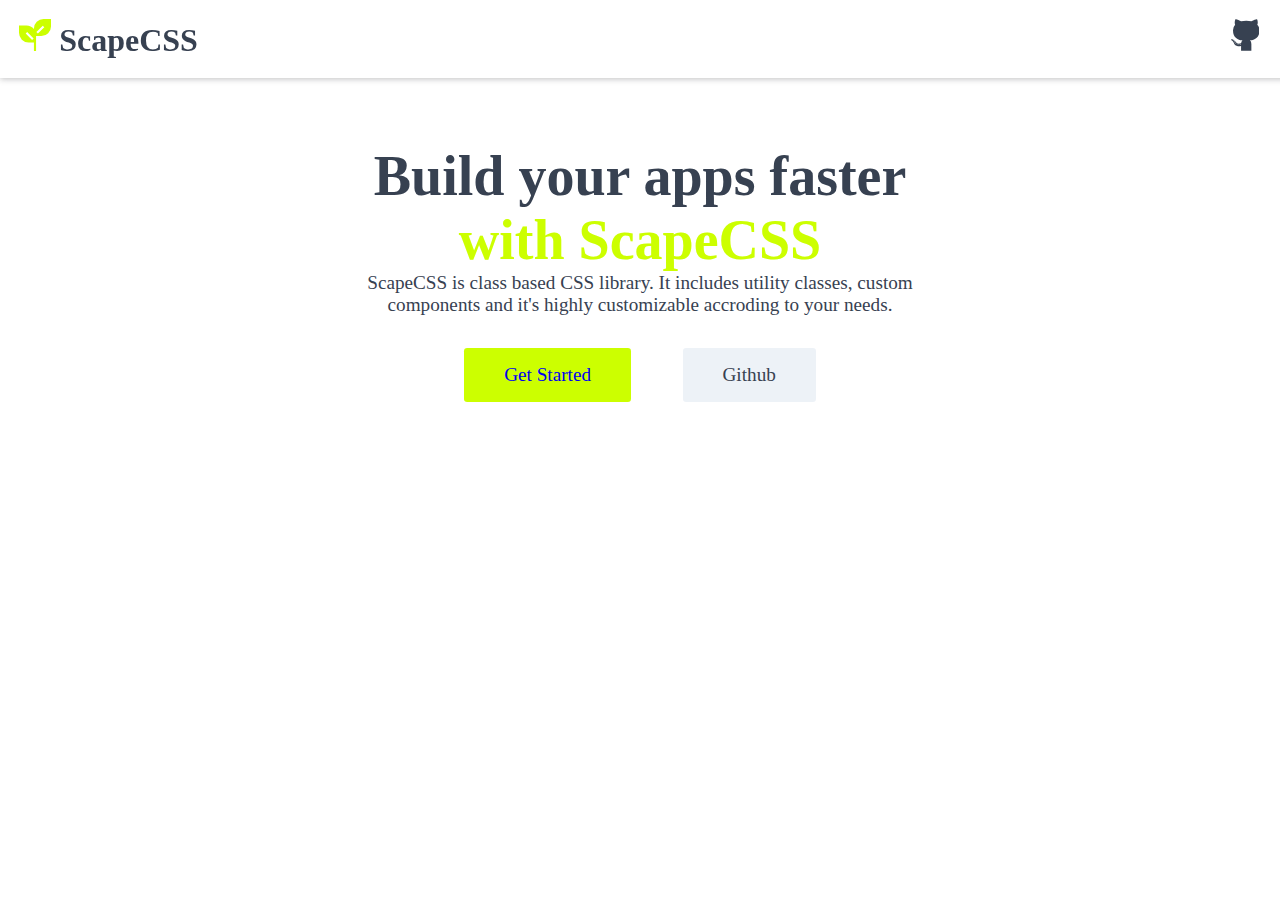
==== commit 83f8f8fa: "Removed footer" ====
--- a/index.html
+++ b/index.html
@@ -84,6 +84,6 @@
         </a>
       </section>
     </section>
-    <section class="footer"><span>Made by Aditya Tiwari</span></section>
+    <!-- <section class="footer"><span>Made by Aditya Tiwari</span></section> -->
   </body>
 </html>
